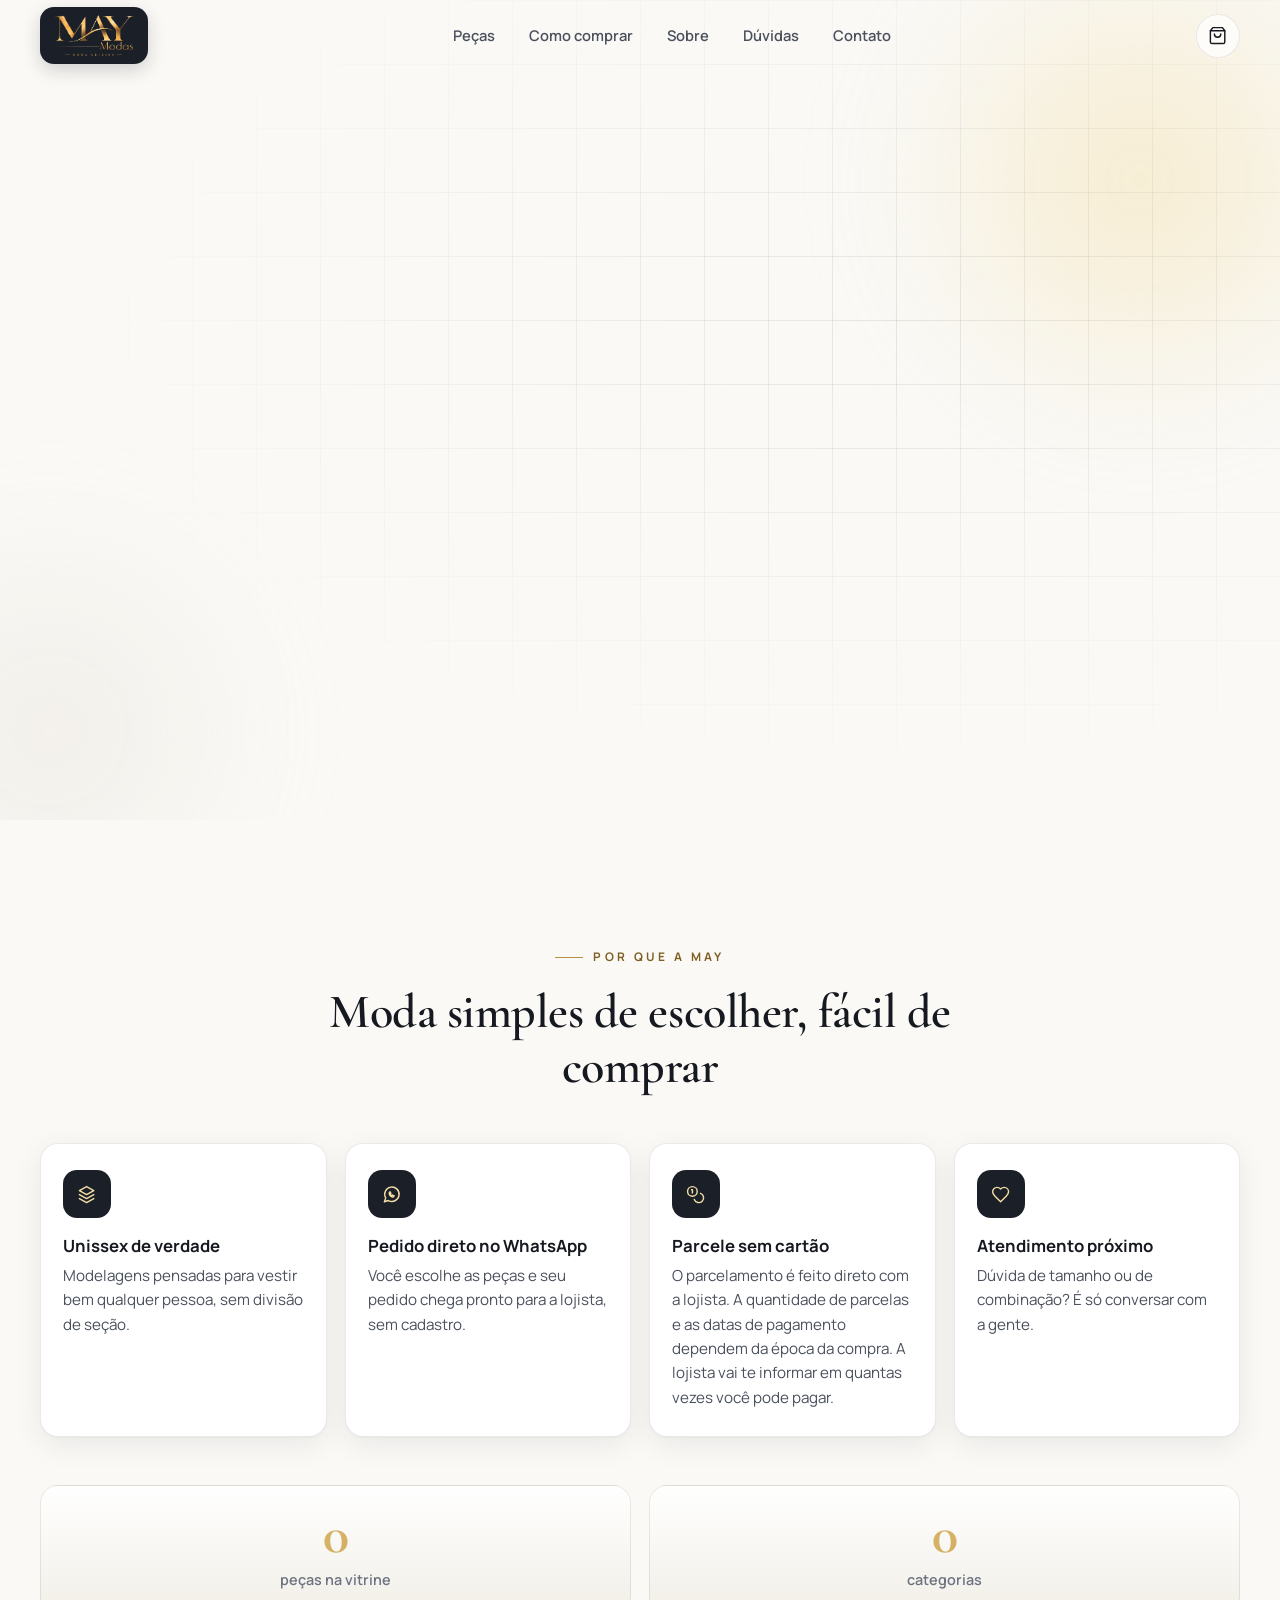
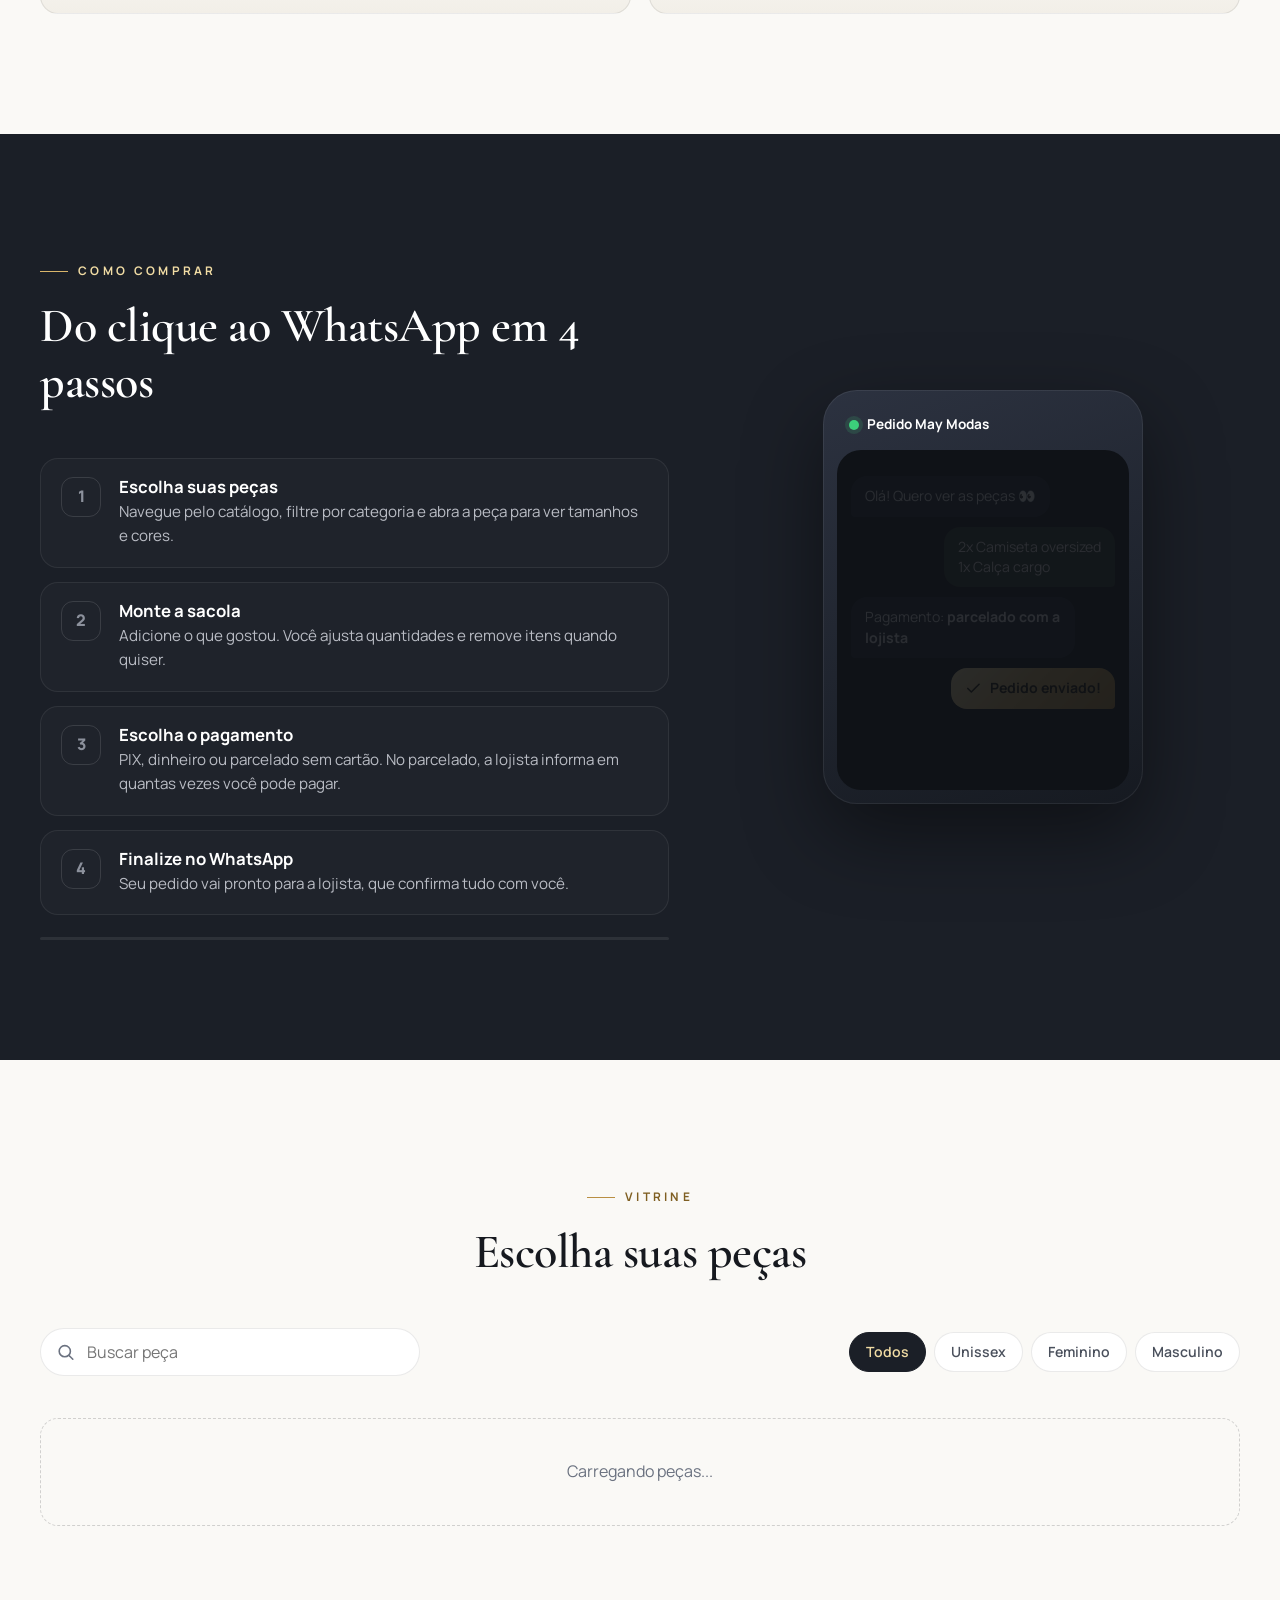
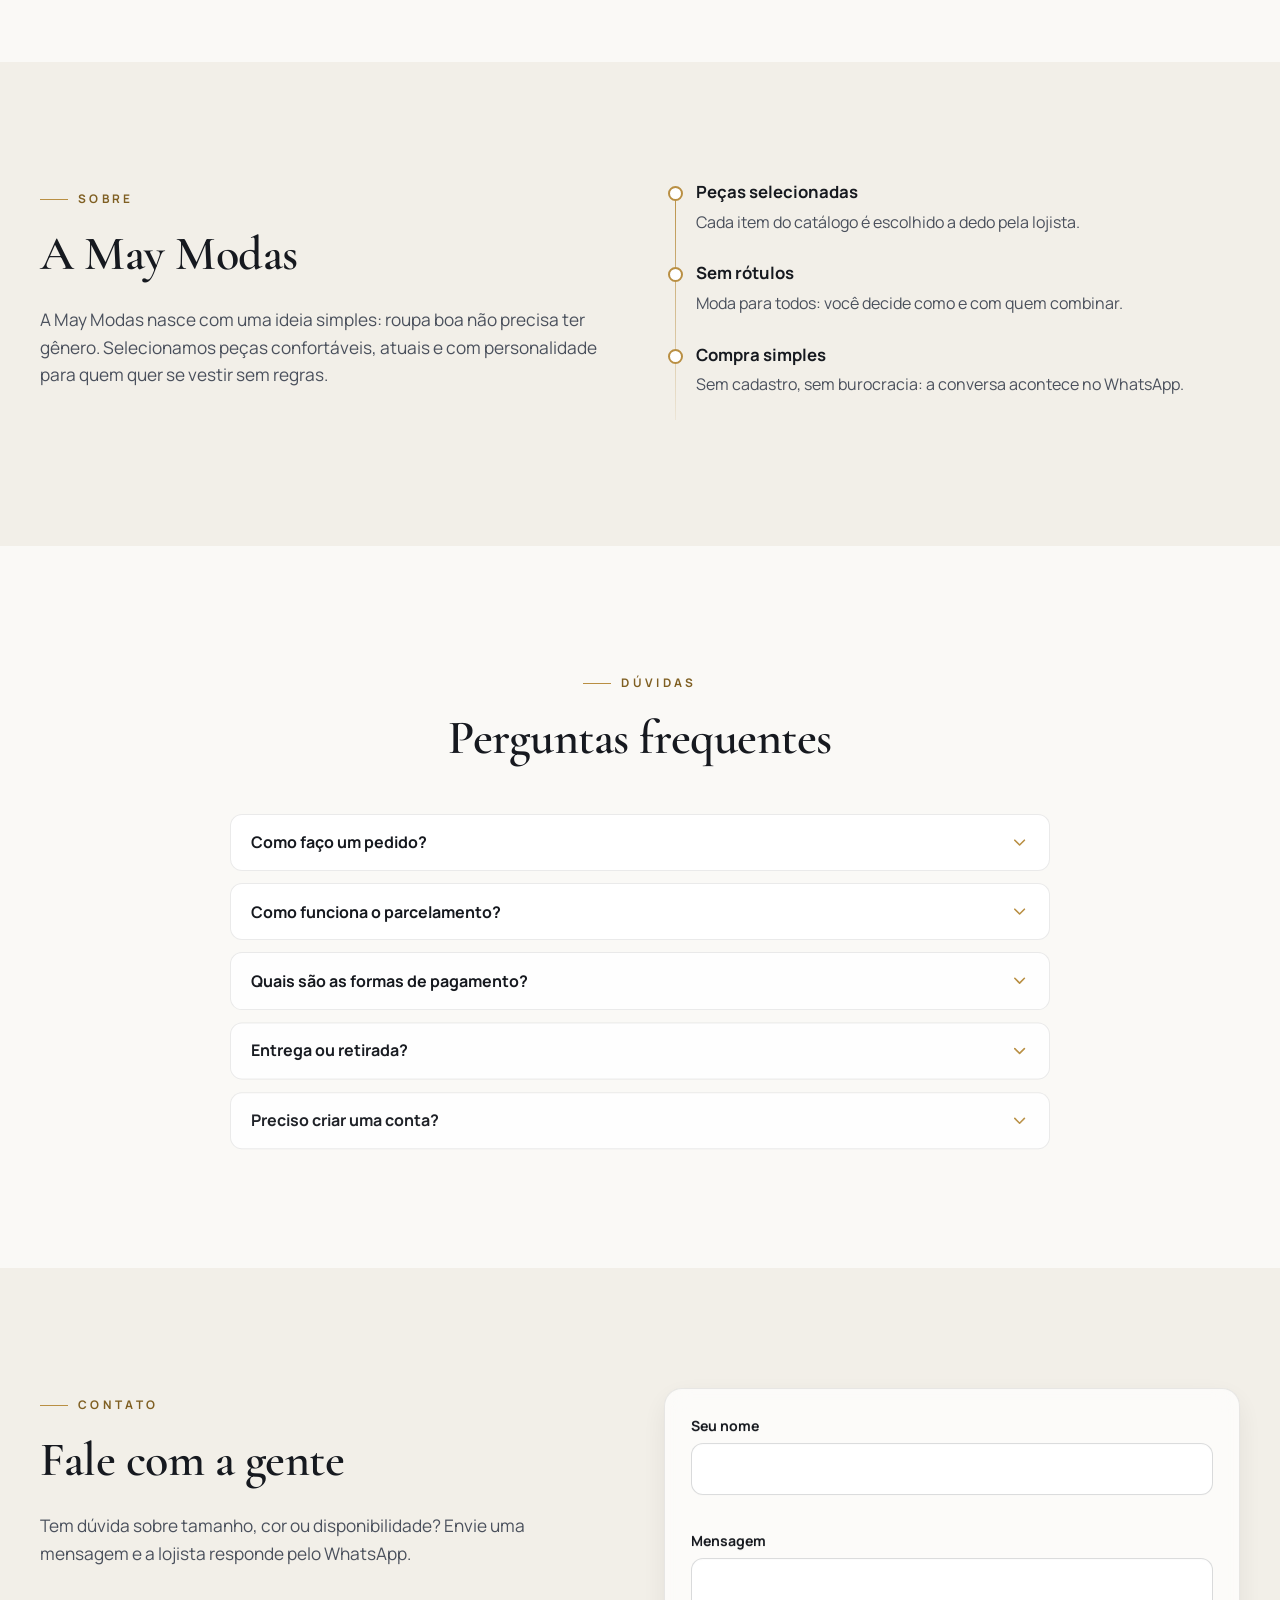
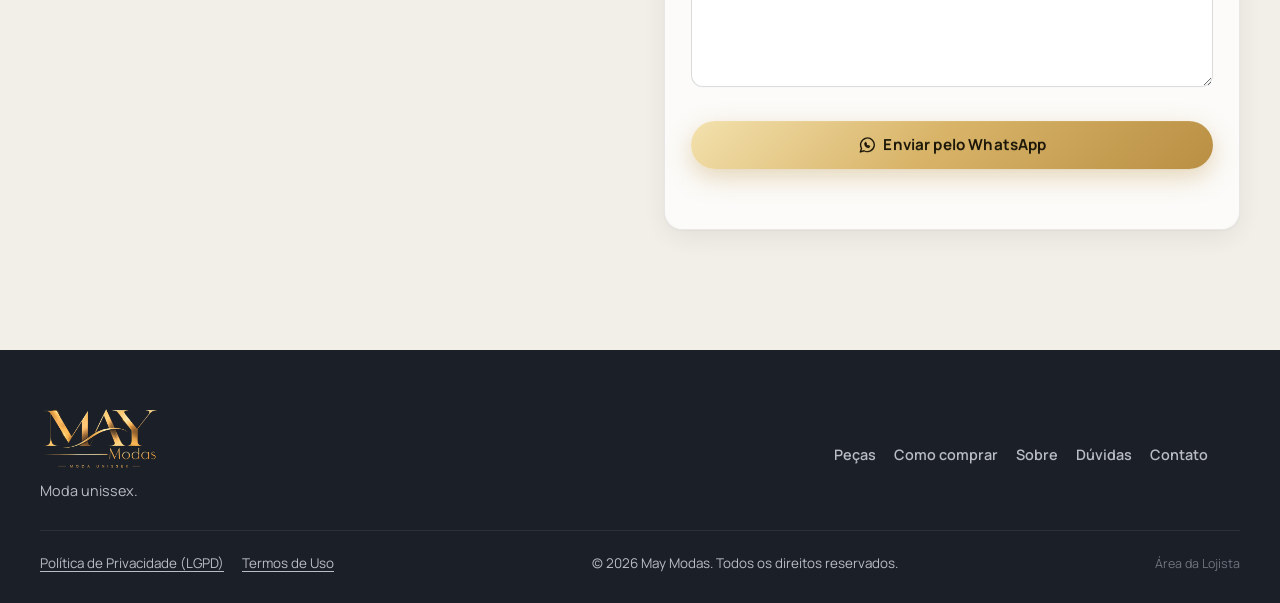
==== index.html @ dc3ea1c4 "Marca de versão para conferir publicação automática Co-Authored-By: Claude Opus 5.5 <noreply@anthrop" ====
<!doctype html>
<html lang="pt-BR">
<head>
<meta charset="utf-8">
<meta name="viewport" content="width=device-width, initial-scale=1">
<meta name="theme-color" content="#1b1f27">
<meta name="mm-version" content="2026-10-28-auto">
<title>May Modas | Moda unissex</title>
<meta name="description" content="Peças unissex para todos os momentos. Escolha suas peças e finalize o pedido direto no WhatsApp da May Modas.">
<meta property="og:type" content="website">
<meta property="og:title" content="May Modas | Moda unissex">
<meta property="og:description" content="Peças unissex para todos os momentos. Pedido direto no WhatsApp, com parcelamento sem cartão combinado com a lojista.">
<meta property="og:image" content="assets/logo.webp">
<meta property="og:locale" content="pt_BR">
<link rel="icon" type="image/png" href="assets/favicon.png">
<link rel="preconnect" href="https://fonts.googleapis.com">
<link rel="preconnect" href="https://fonts.gstatic.com" crossorigin>
<link href="https://fonts.googleapis.com/css2?family=Cormorant+Garamond:wght@500;600;700&family=Manrope:wght@400;500;600;700;800&display=swap" rel="stylesheet">
<link rel="stylesheet" href="css/style.css">
</head>
<body>
<svg width="0" height="0" class="sprite" aria-hidden="true" focusable="false">
<symbol id="i-bag" viewBox="0 0 24 24" fill="none" stroke="currentColor" stroke-width="1.8" stroke-linecap="round" stroke-linejoin="round"><path d="M6 2 3 6v14a2 2 0 0 0 2 2h14a2 2 0 0 0 2-2V6l-3-4z"/><path d="M3 6h18"/><path d="M16 10a4 4 0 0 1-8 0"/></symbol>
<symbol id="i-whatsapp" viewBox="0 0 24 24" fill="none" stroke="currentColor" stroke-width="1.8" stroke-linecap="round" stroke-linejoin="round"><path d="M3 21l1.65-4.9A9 9 0 1 1 8 19.4z"/><path d="M9 10c0 3 2.5 5 5 5l1.2-1.4-2-1-.8.7c-.9-.4-1.6-1.1-2-2l.7-.8-1-2z"/></symbol>
<symbol id="i-layers" viewBox="0 0 24 24" fill="none" stroke="currentColor" stroke-width="1.8" stroke-linecap="round" stroke-linejoin="round"><path d="m12 2 9 5-9 5-9-5z"/><path d="m3 12 9 5 9-5"/><path d="m3 17 9 5 9-5"/></symbol>
<symbol id="i-coins" viewBox="0 0 24 24" fill="none" stroke="currentColor" stroke-width="1.8" stroke-linecap="round" stroke-linejoin="round"><circle cx="8" cy="8" r="6"/><path d="M18.1 10.4a6 6 0 1 1-7.7 7.7"/><path d="M7 6h1v4"/></symbol>
<symbol id="i-heart" viewBox="0 0 24 24" fill="none" stroke="currentColor" stroke-width="1.8" stroke-linecap="round" stroke-linejoin="round"><path d="M19 14c1.5-1.5 3-3.2 3-5.5A5.5 5.5 0 0 0 16.5 3c-1.8 0-3 .5-4.5 2-1.5-1.5-2.7-2-4.5-2A5.5 5.5 0 0 0 2 8.5c0 2.3 1.5 4 3 5.5l7 7z"/></symbol>
<symbol id="i-x" viewBox="0 0 24 24" fill="none" stroke="currentColor" stroke-width="2" stroke-linecap="round" stroke-linejoin="round"><path d="M18 6 6 18M6 6l12 12"/></symbol>
<symbol id="i-menu" viewBox="0 0 24 24" fill="none" stroke="currentColor" stroke-width="2" stroke-linecap="round" stroke-linejoin="round"><path d="M4 6h16M4 12h16M4 18h16"/></symbol>
<symbol id="i-plus" viewBox="0 0 24 24" fill="none" stroke="currentColor" stroke-width="2" stroke-linecap="round" stroke-linejoin="round"><path d="M12 5v14M5 12h14"/></symbol>
<symbol id="i-minus" viewBox="0 0 24 24" fill="none" stroke="currentColor" stroke-width="2" stroke-linecap="round" stroke-linejoin="round"><path d="M5 12h14"/></symbol>
<symbol id="i-pin" viewBox="0 0 24 24" fill="none" stroke="currentColor" stroke-width="1.8" stroke-linecap="round" stroke-linejoin="round"><path d="M20 10c0 6-8 12-8 12S4 16 4 10a8 8 0 0 1 16 0z"/><circle cx="12" cy="10" r="3"/></symbol>
<symbol id="i-clock" viewBox="0 0 24 24" fill="none" stroke="currentColor" stroke-width="1.8" stroke-linecap="round" stroke-linejoin="round"><circle cx="12" cy="12" r="10"/><path d="M12 6v6l4 2"/></symbol>
<symbol id="i-instagram" viewBox="0 0 24 24" fill="none" stroke="currentColor" stroke-width="1.8" stroke-linecap="round" stroke-linejoin="round"><rect x="2" y="2" width="20" height="20" rx="5"/><circle cx="12" cy="12" r="4"/><path d="M17.5 6.5h.01"/></symbol>
<symbol id="i-check" viewBox="0 0 24 24" fill="none" stroke="currentColor" stroke-width="2.2" stroke-linecap="round" stroke-linejoin="round"><path d="M20 6 9 17l-5-5"/></symbol>
<symbol id="i-chevron" viewBox="0 0 24 24" fill="none" stroke="currentColor" stroke-width="2" stroke-linecap="round" stroke-linejoin="round"><path d="m6 9 6 6 6-6"/></symbol>
<symbol id="i-arrow" viewBox="0 0 24 24" fill="none" stroke="currentColor" stroke-width="2" stroke-linecap="round" stroke-linejoin="round"><path d="M5 12h14M13 6l6 6-6 6"/></symbol>
<symbol id="i-search" viewBox="0 0 24 24" fill="none" stroke="currentColor" stroke-width="2" stroke-linecap="round" stroke-linejoin="round"><circle cx="11" cy="11" r="7"/><path d="m21 21-4.3-4.3"/></symbol>
<symbol id="i-edit" viewBox="0 0 24 24" fill="none" stroke="currentColor" stroke-width="1.8" stroke-linecap="round" stroke-linejoin="round"><path d="M12 20h9"/><path d="M16.5 3.5a2.1 2.1 0 0 1 3 3L7 19l-4 1 1-4z"/></symbol>
<symbol id="i-trash" viewBox="0 0 24 24" fill="none" stroke="currentColor" stroke-width="1.8" stroke-linecap="round" stroke-linejoin="round"><path d="M3 6h18M8 6V4h8v2M19 6l-1 14H6L5 6"/></symbol>
<symbol id="i-image" viewBox="0 0 24 24" fill="none" stroke="currentColor" stroke-width="1.8" stroke-linecap="round" stroke-linejoin="round"><rect x="3" y="3" width="18" height="18" rx="2"/><circle cx="9" cy="9" r="2"/><path d="m21 15-5-5L5 21"/></symbol>
<symbol id="i-store" viewBox="0 0 24 24" fill="none" stroke="currentColor" stroke-width="1.8" stroke-linecap="round" stroke-linejoin="round"><path d="M3 9 4.5 3h15L21 9"/><path d="M3 9a3 3 0 0 0 6 0 3 3 0 0 0 6 0 3 3 0 0 0 6 0"/><path d="M5 12v9h14v-9"/></symbol>
</svg>
<div class="announce" id="announce" hidden></div>
<header class="header" id="header">
  <div class="wrap header-in">
    <a class="brand" href="#inicio" aria-label="Início" id="brand"></a>
    <nav class="nav" id="nav" aria-label="Principal">
      <a href="#catalogo">Peças</a><a href="#como-funciona">Como comprar</a><a href="#sobre">Sobre</a><a href="#faq">Dúvidas</a><a href="#contato">Contato</a>
    </nav>
    <div class="header-actions">
      <button class="icon-btn" id="bagBtn" type="button" aria-label="Abrir sacola"><svg class="ico"><use href="#i-bag"/></svg><span class="bag-count" id="bagCount" hidden>0</span></button>
      <button class="icon-btn menu-btn" id="menuBtn" type="button" aria-label="Abrir menu" aria-expanded="false" aria-controls="nav"><svg class="ico"><use href="#i-menu"/></svg></button>
    </div>
  </div>
</header>
<main id="inicio">
  <section class="hero" aria-labelledby="heroTitle">
    <div class="hero-bg" aria-hidden="true"><span class="orb orb-1"></span><span class="orb orb-2"></span><span class="grid-lines"></span></div>
    <div class="wrap hero-in">
      <div class="hero-copy">
        <p class="eyebrow" data-hero id="heroEyebrow">Moda unissex</p>
        <h1 id="heroTitle" class="hero-title"></h1>
        <p class="hero-sub" id="heroSub" data-hero></p>
        <div class="hero-cta" data-hero>
          <a class="btn btn-gold" href="#catalogo">Ver as peças <svg class="ico"><use href="#i-arrow"/></svg></a>
          <a class="btn btn-ghost" href="#como-funciona">Como comprar</a>
        </div>
        <ul class="hero-badges" data-hero>
          <li><svg class="ico"><use href="#i-whatsapp"/></svg> Pedido pelo WhatsApp</li>
          <li id="badgeInstLi"><svg class="ico"><use href="#i-coins"/></svg> <span id="badgeInst">Parcelamento sem cartão</span></li>
          <li><svg class="ico"><use href="#i-layers"/></svg> 100% unissex</li>
        </ul>
      </div>
      <div class="hero-visual" aria-hidden="true">
        <div class="logo-stage" id="logoStage">
          <svg class="ring" viewBox="0 0 400 400" fill="none"><circle class="ring-path" cx="200" cy="200" r="190" stroke="url(#gold)" stroke-width="1.2"/><circle class="ring-path" cx="200" cy="200" r="150" stroke="url(#gold)" stroke-width=".8" stroke-dasharray="3 9"/><defs><linearGradient id="gold" x1="0" y1="0" x2="1" y2="1"><stop offset="0" stop-color="#f1dca4"/><stop offset="1" stop-color="#b98f43"/></linearGradient></defs></svg>
          <div id="heroLogo"></div>
        </div>
      </div>
    </div>
  </section>
  <section class="section" id="diferenciais" aria-labelledby="difTitle">
    <div class="wrap">
      <header class="section-head reveal"><p class="kicker">Por que a May</p><h2 id="difTitle">Moda simples de escolher, fácil de comprar</h2></header>
      <div class="cards">
        <article class="card tilt reveal"><span class="card-ico"><svg class="ico"><use href="#i-layers"/></svg></span><h3>Unissex de verdade</h3><p>Modelagens pensadas para vestir bem qualquer pessoa, sem divisão de seção.</p></article>
        <article class="card tilt reveal"><span class="card-ico"><svg class="ico"><use href="#i-whatsapp"/></svg></span><h3>Pedido direto no WhatsApp</h3><p>Você escolhe as peças e seu pedido chega pronto para a lojista, sem cadastro.</p></article>
        <article class="card tilt reveal" id="cardInst"><span class="card-ico"><svg class="ico"><use href="#i-coins"/></svg></span><h3 id="cardInstTitle">Parcele sem cartão</h3><p id="cardInstText">O parcelamento é feito direto com a lojista. Ela informa em quantas vezes você pode pagar.</p></article>
        <article class="card tilt reveal"><span class="card-ico"><svg class="ico"><use href="#i-heart"/></svg></span><h3>Atendimento próximo</h3><p>Dúvida de tamanho ou de combinação? É só conversar com a gente.</p></article>
      </div>
      <dl class="counters reveal" id="counters">
        <div><dd data-count="0" id="cntProducts">0</dd><dt>peças na vitrine</dt></div>
        <div><dd data-count="0" id="cntCats">0</dd><dt>categorias</dt></div>
      </dl>
    </div>
  </section>
  <section class="section section-dark" id="como-funciona" aria-labelledby="howTitle">
    <div class="wrap how">
      <div>
        <header class="section-head left reveal"><p class="kicker">Como comprar</p><h2 id="howTitle">Do clique ao WhatsApp em 4 passos</h2></header>
        <ol class="steps">
          <li class="step" data-step="0"><span class="step-n">1</span><div><h3>Escolha suas peças</h3><p>Navegue pelo catálogo, filtre por categoria e abra a peça para ver tamanhos e cores.</p></div></li>
          <li class="step" data-step="1"><span class="step-n">2</span><div><h3>Monte a sacola</h3><p>Adicione o que gostou. Você ajusta quantidades e remove itens quando quiser.</p></div></li>
          <li class="step" data-step="2"><span class="step-n">3</span><div><h3>Escolha o pagamento</h3><p id="howPay">PIX, dinheiro ou parcelado sem cartão. No parcelado, a lojista informa em quantas vezes você pode pagar.</p></div></li>
          <li class="step" data-step="3"><span class="step-n">4</span><div><h3>Finalize no WhatsApp</h3><p>Seu pedido vai pronto para a lojista, que confirma tudo com você.</p></div></li>
        </ol>
        <div class="progress" aria-hidden="true"><span id="howBar"></span></div>
      </div>
      <div class="how-visual" aria-hidden="true">
        <div class="phone">
          <div class="phone-top"><span class="dot"></span> <span id="phoneName">Pedido</span></div>
          <div class="phone-body">
            <div class="bubble">Olá! Quero ver as peças 👀</div>
            <div class="bubble">2x Camiseta oversized<br>1x Calça cargo</div>
            <div class="bubble" id="phonePay">Pagamento: <strong>parcelado com a lojista</strong></div>
            <div class="bubble ok"><svg class="ico"><use href="#i-check"/></svg> Pedido enviado!</div>
          </div>
        </div>
      </div>
    </div>
  </section>
  <section class="section" id="catalogo" aria-labelledby="catTitle">
    <div class="wrap">
      <header class="section-head reveal"><p class="kicker">Vitrine</p><h2 id="catTitle">Escolha suas peças</h2></header>
      <div class="toolbar">
        <div class="search"><svg class="ico"><use href="#i-search"/></svg><label class="sr" for="q">Buscar peça</label><input id="q" type="search" placeholder="Buscar peça" autocomplete="off"></div>
        <div class="chips" id="genderChips" role="group" aria-label="Filtrar por público">
          <button type="button" class="chip on" data-gender="">Todos</button><button type="button" class="chip" data-gender="unissex">Unissex</button><button type="button" class="chip" data-gender="feminino">Feminino</button><button type="button" class="chip" data-gender="masculino">Masculino</button>
        </div>
      </div>
      <div class="kind-tabs" id="kindTabs" role="group" aria-label="Tipo de entrega" hidden>
        <button type="button" class="kind on" data-kind="">Todas as peças</button>
        <button type="button" class="kind" data-kind="pronta"><strong>Pronta entrega</strong><small>Leva na hora</small></button>
        <button type="button" class="kind" data-kind="encomenda"><strong>Sob encomenda</strong><small id="kindEncSub">Mais barato · pedido mínimo</small></button>
      </div>
      <p class="enc-note" id="encNote" hidden></p>
      <div class="chips cats" id="catChips" role="group" aria-label="Filtrar por categoria"></div>
      <div class="grid" id="grid" aria-live="polite"></div>
      <p class="empty" id="empty" hidden></p>
    </div>
  </section>
  <section class="section section-soft" id="sobre" aria-labelledby="aboutTitle">
    <div class="wrap about">
      <div class="reveal"><p class="kicker">Sobre</p><h2 id="aboutTitle"></h2><p class="lead pre" id="aboutText"></p></div>
      <ol class="timeline">
        <li class="tl reveal"><span class="tl-dot"></span><h3>Peças selecionadas</h3><p>Cada item do catálogo é escolhido a dedo pela lojista.</p></li>
        <li class="tl reveal"><span class="tl-dot"></span><h3>Sem rótulos</h3><p>Moda para todos: você decide como e com quem combinar.</p></li>
        <li class="tl reveal"><span class="tl-dot"></span><h3>Compra simples</h3><p>Sem cadastro, sem burocracia: a conversa acontece no WhatsApp.</p></li>
      </ol>
    </div>
  </section>
  <section class="section" id="faq" aria-labelledby="faqTitle">
    <div class="wrap narrow">
      <header class="section-head reveal"><p class="kicker">Dúvidas</p><h2 id="faqTitle">Perguntas frequentes</h2></header>
      <div class="faq">
        <div class="faq-item reveal"><h3><button type="button" class="faq-q" aria-expanded="false" aria-controls="fa1" id="fq1">Como faço um pedido? <svg class="ico"><use href="#i-chevron"/></svg></button></h3><div class="faq-a" id="fa1" role="region" aria-labelledby="fq1" hidden><p>Adicione as peças na sacola, toque em “Finalizar pedido”, preencha seus dados e escolha a forma de pagamento. O pedido abre pronto no WhatsApp da lojista.</p></div></div>
        <div class="faq-item reveal" id="faqEncItem" hidden><h3><button type="button" class="faq-q" aria-expanded="false" aria-controls="fa6" id="fq6">O que é “sob encomenda”? <svg class="ico"><use href="#i-chevron"/></svg></button></h3><div class="faq-a" id="fa6" role="region" aria-labelledby="fq6" hidden><p id="faqEnc"></p></div></div>
        <div class="faq-item reveal" id="faqInstItem"><h3><button type="button" class="faq-q" aria-expanded="false" aria-controls="fa2" id="fq2">Como funciona o parcelamento? <svg class="ico"><use href="#i-chevron"/></svg></button></h3><div class="faq-a" id="fa2" role="region" aria-labelledby="fq2" hidden><p id="faqInst">O parcelamento é feito sem cartão, direto com a lojista. A quantidade de parcelas e as datas de pagamento dependem da época da compra, por isso quem informa em quantas vezes você pode pagar é a lojista, pelo WhatsApp, depois que você envia o pedido.</p></div></div>
        <div class="faq-item reveal"><h3><button type="button" class="faq-q" aria-expanded="false" aria-controls="fa3" id="fq3">Quais são as formas de pagamento? <svg class="ico"><use href="#i-chevron"/></svg></button></h3><div class="faq-a" id="fa3" role="region" aria-labelledby="fq3" hidden><p id="faqPay">PIX, dinheiro ou parcelado sem cartão. Você escolhe na hora de finalizar e a lojista confirma os detalhes com você.</p></div></div>
        <div class="faq-item reveal"><h3><button type="button" class="faq-q" aria-expanded="false" aria-controls="fa4" id="fq4">Entrega ou retirada? <svg class="ico"><use href="#i-chevron"/></svg></button></h3><div class="faq-a" id="fa4" role="region" aria-labelledby="fq4" hidden><p>No pedido você escolhe entre retirada e entrega. Valores e prazos de entrega são combinados com a lojista no WhatsApp.</p></div></div>
        <div class="faq-item reveal"><h3><button type="button" class="faq-q" aria-expanded="false" aria-controls="fa5" id="fq5">Preciso criar uma conta? <svg class="ico"><use href="#i-chevron"/></svg></button></h3><div class="faq-a" id="fa5" role="region" aria-labelledby="fq5" hidden><p>Não. Basta informar nome e WhatsApp ao finalizar o pedido.</p></div></div>
      </div>
    </div>
  </section>
  <section class="section section-soft" id="contato" aria-labelledby="ctTitle">
    <div class="wrap contact">
      <div class="reveal"><p class="kicker">Contato</p><h2 id="ctTitle">Fale com a gente</h2><p class="lead">Tem dúvida sobre tamanho, cor ou disponibilidade? Envie uma mensagem e a lojista responde pelo WhatsApp.</p><ul class="info" id="info"></ul></div>
      <form class="form reveal" id="contactForm" novalidate>
        <div class="field"><label for="cName">Seu nome</label><input id="cName" name="name" type="text" autocomplete="name" maxlength="80"><small class="err" role="alert"></small></div>
        <div class="field"><label for="cMsg">Mensagem</label><textarea id="cMsg" name="message" rows="4" maxlength="600"></textarea><small class="err" role="alert"></small></div>
        <button class="btn btn-gold" type="submit"><svg class="ico"><use href="#i-whatsapp"/></svg> Enviar pelo WhatsApp</button>
        <p class="form-status" id="cStatus" role="status"></p>
      </form>
    </div>
  </section>
</main>
<footer class="footer">
  <div class="wrap foot-in">
    <div class="foot-brand"><div id="footLogo"></div><p id="footTag">Moda unissex.</p></div>
    <nav class="foot-nav" aria-label="Rodapé"><a href="#catalogo">Peças</a><a href="#como-funciona">Como comprar</a><a href="#sobre">Sobre</a><a href="#faq">Dúvidas</a><a href="#contato">Contato</a></nav>
    <div class="foot-social" id="footSocial"></div>
  </div>
  <div class="wrap foot-legal">
    <div class="legal-links"><button type="button" class="linklike" data-legal="privacidade">Política de Privacidade (LGPD)</button><button type="button" class="linklike" data-legal="termos">Termos de Uso</button></div>
    <p>© <span id="year"></span> <span id="footName">May Modas</span>. Todos os direitos reservados.</p>
    <a class="lojista-link" href="lojista.html" rel="nofollow">Área da Lojista</a>
  </div>
</footer>
<button class="fab" id="fab" type="button" hidden><svg class="ico"><use href="#i-bag"/></svg><span id="fabText">Ver sacola</span></button>
<dialog class="modal" id="productModal" aria-labelledby="pmName"><div class="modal-in" id="pmBody"></div></dialog>
<dialog class="modal modal-sm" id="legalModal" aria-labelledby="legalTitle"><div class="modal-in"><button class="icon-btn modal-x" type="button" data-close aria-label="Fechar"><svg class="ico"><use href="#i-x"/></svg></button><h2 id="legalTitle"></h2><div class="legal-body" id="legalBody"></div></div></dialog>
<div class="scrim" id="scrim" hidden></div>
<aside class="drawer" id="drawer" aria-labelledby="drawerTitle" aria-hidden="true" tabindex="-1">
  <div class="drawer-head"><h2 id="drawerTitle">Sua sacola</h2><button class="icon-btn" type="button" id="drawerClose" aria-label="Fechar sacola"><svg class="ico"><use href="#i-x"/></svg></button></div>
  <div class="drawer-body" id="drawerBody"></div>
</aside>
<div class="toast" id="toast" role="status" aria-live="polite"></div>
<script src="js/vendor/anime-3.2.2.min.js"></script>
<script src="js/vendor/supabase-2.117.2.js"></script>
<script src="js/config.js"></script>
<script src="js/loja.js"></script>
</body>
</html>
---- css/style.css ----
:root{--bg:#faf9f6;--bg-soft:#f2efe8;--surface:#fff;--glass:rgba(255,255,255,.72);--ink:#16191f;--ink-2:#4a505c;--ink-3:#6b7280;--line:rgba(22,25,31,.09);--graphite:#1b1f27;--gold-1:#f1dca4;--gold-2:#d9b56a;--gold-3:#b98f43;--gold-ink:#7f5f22;--gold-grad:linear-gradient(135deg,#f3e1ad 0%,#d9b56a 45%,#b98f43 100%);--ok:#1f8a5b;--danger:#b4372f;--radius:18px;--radius-sm:12px;--shadow:0 1px 2px rgba(16,20,28,.04),0 8px 30px rgba(16,20,28,.07);--shadow-lg:0 24px 60px rgba(16,20,28,.16);--font-display:'Cormorant Garamond',Georgia,serif;--font:'Manrope',system-ui,-apple-system,'Segoe UI',sans-serif;--header-h:72px;color-scheme:light}
*,*::before,*::after{box-sizing:border-box}
[hidden]{display:none!important}
html{scroll-behavior:smooth;scroll-padding-top:calc(var(--header-h) + 12px);-webkit-text-size-adjust:100%}
body{margin:0;font-family:var(--font);font-size:16px;line-height:1.6;color:var(--ink);background:var(--bg);-webkit-font-smoothing:antialiased;overflow-x:hidden}
img{max-width:100%;height:auto;display:block}
a{color:inherit}
button,input,select,textarea{font:inherit;color:inherit}
h1,h2,h3{line-height:1.15;margin:0 0 .5em}
h2{font-family:var(--font-display);font-weight:600;font-size:clamp(2rem,4.2vw,3rem);letter-spacing:-.01em}
h3{font-size:1.05rem;font-weight:700}
p{margin:0 0 1em}
.sprite{position:absolute}
.ico{width:1.2em;height:1.2em;flex:none}
.sr{position:absolute;width:1px;height:1px;overflow:hidden;clip:rect(0 0 0 0);white-space:nowrap}
:focus-visible{outline:2px solid var(--gold-3);outline-offset:3px;border-radius:6px}
.wrap{width:min(1200px,100% - 32px);margin-inline:auto}
.narrow{width:min(820px,100% - 32px)}
.btn{display:inline-flex;align-items:center;justify-content:center;gap:.5em;min-height:48px;padding:0 22px;border-radius:999px;border:0;font-weight:700;font-size:.95rem;letter-spacing:.01em;text-decoration:none;cursor:pointer;transition:transform .25s ease,box-shadow .25s ease,background-color .25s ease}
.btn:active{transform:scale(.97)}
.btn-gold{background:var(--gold-grad);color:#1b1608;box-shadow:0 8px 24px rgba(185,143,67,.35)}
.btn-gold:hover{box-shadow:0 12px 32px rgba(185,143,67,.45);transform:translateY(-2px)}
.btn-ghost{background:var(--glass);border:1px solid var(--line);color:var(--ink);backdrop-filter:blur(10px)}
.btn-ghost:hover{transform:translateY(-2px);background:#fff}
.btn-dark{background:var(--graphite);color:#fff}
.btn-dark:hover{transform:translateY(-2px)}
.btn-block{width:100%}
.btn-sm{min-height:40px;padding:0 16px;font-size:.88rem}
.btn[disabled]{opacity:.55;cursor:not-allowed;transform:none}
.icon-btn{display:inline-grid;place-items:center;width:44px;height:44px;border-radius:50%;border:1px solid var(--line);background:var(--glass);cursor:pointer;position:relative;transition:transform .2s ease,background-color .2s ease}
.icon-btn:hover{background:#fff}
.icon-btn:active{transform:scale(.92)}
.linklike{background:none;border:0;padding:0;cursor:pointer;text-decoration:underline;text-underline-offset:3px}
.announce{background:var(--graphite);color:var(--gold-1);text-align:center;font-size:.85rem;padding:8px 16px;letter-spacing:.02em}
.header{position:sticky;top:0;z-index:40;height:var(--header-h);transition:background-color .3s,box-shadow .3s,border-color .3s;border-bottom:1px solid transparent}
.header.scrolled{background:rgba(250,249,246,.85);backdrop-filter:saturate(1.4) blur(14px);-webkit-backdrop-filter:saturate(1.4) blur(14px);border-color:var(--line)}
.header-in{height:100%;display:flex;align-items:center;justify-content:space-between;gap:16px}
.brand{display:inline-flex;padding:6px 12px;border-radius:14px;background:var(--graphite);box-shadow:0 6px 18px rgba(16,20,28,.18);min-width:60px;min-height:40px}
.brand img{width:84px;height:auto}
.brand .txt-logo{font-family:var(--font-display);font-weight:700;color:var(--gold-2);font-size:1.3rem;line-height:1.4}
.nav{display:flex;gap:6px}
.nav a{text-decoration:none;font-weight:600;font-size:.92rem;padding:8px 14px;border-radius:999px;color:var(--ink-2);transition:background-color .2s,color .2s}
.nav a:hover{background:rgba(22,25,31,.05);color:var(--ink)}
.header-actions{display:flex;gap:8px}
.bag-count{position:absolute;top:-4px;right:-4px;min-width:20px;height:20px;padding:0 5px;border-radius:999px;background:var(--graphite);color:var(--gold-1);font-size:.72rem;font-weight:800;display:grid;place-items:center}
.menu-btn{display:none}
.hero{position:relative;min-height:min(820px,calc(100svh - var(--header-h)));display:grid;align-items:center;overflow:hidden;margin-top:calc(var(--header-h)*-1);padding-top:var(--header-h)}
.hero-bg{position:absolute;inset:0;pointer-events:none}
.orb{position:absolute;border-radius:50%;filter:blur(60px);opacity:.55}
.orb-1{width:520px;height:520px;right:-120px;top:-80px;background:radial-gradient(circle,#f3dfa8 0%,rgba(243,223,168,0) 70%)}
.orb-2{width:420px;height:420px;left:-160px;bottom:-120px;background:radial-gradient(circle,#e7e3da 0%,rgba(231,227,218,0) 70%)}
.grid-lines{position:absolute;inset:0;background-image:linear-gradient(var(--line) 1px,transparent 1px),linear-gradient(90deg,var(--line) 1px,transparent 1px);background-size:64px 64px;mask-image:radial-gradient(ellipse at 70% 40%,#000 0%,transparent 65%);-webkit-mask-image:radial-gradient(ellipse at 70% 40%,#000 0%,transparent 65%)}
.hero-in{position:relative;display:grid;grid-template-columns:1.05fr .95fr;gap:40px;align-items:center;padding-block:56px 80px}
.eyebrow,.kicker{display:inline-flex;align-items:center;gap:10px;text-transform:uppercase;letter-spacing:.28em;font-size:.74rem;font-weight:700;color:var(--gold-ink);margin-bottom:18px}
.eyebrow::before,.kicker::before{content:'';width:28px;height:1px;background:var(--gold-3)}
.hero-title{font-family:var(--font-display);font-weight:600;font-size:clamp(2.8rem,6.6vw,5.4rem);letter-spacing:-.02em;line-height:1.02;margin-bottom:22px}
.hero-title .w{display:inline-block;white-space:nowrap}
.hero-title .gold{background:var(--gold-grad);-webkit-background-clip:text;background-clip:text;color:transparent}
.hero-sub{font-size:clamp(1rem,1.6vw,1.15rem);color:var(--ink-2);max-width:520px}
.hero-cta{display:flex;flex-wrap:wrap;gap:12px;margin:28px 0 30px}
.hero-badges{list-style:none;margin:0;padding:0;display:flex;flex-wrap:wrap;gap:10px}
.hero-badges li{display:inline-flex;align-items:center;gap:8px;font-size:.85rem;font-weight:600;color:var(--ink-2);padding:8px 14px;border-radius:999px;background:var(--glass);border:1px solid var(--line);backdrop-filter:blur(8px)}
.hero-badges .ico{color:var(--gold-3)}
.hero-visual{display:grid;place-items:center}
.logo-stage{position:relative;width:min(440px,100%);aspect-ratio:1;display:grid;place-items:center;border-radius:50%;background:radial-gradient(circle at 50% 45%,#2a303c 0%,#1b1f27 62%);box-shadow:var(--shadow-lg),inset 0 0 0 1px rgba(241,220,164,.12)}
.ring{position:absolute;inset:-6%;width:112%;height:112%;z-index:0;pointer-events:none}
#heroLogo{position:relative;z-index:1;width:64%;display:grid;place-items:center}
.hero-logo{width:100%;margin:0 auto;filter:drop-shadow(0 6px 24px rgba(217,181,106,.25))}
.hero-logo-txt{font-family:var(--font-display);color:var(--gold-2);font-size:4rem;font-weight:700}
.section{padding-block:clamp(72px,10vw,120px);position:relative}
.section-soft{background:var(--bg-soft)}
.section-dark{background:var(--graphite);color:#e9e6df}
.section-dark h2,.section-dark h3{color:#fff}
.section-dark .kicker{color:var(--gold-1)}
.section-dark .kicker::before{background:var(--gold-2)}
.section-head{text-align:center;max-width:720px;margin:0 auto 48px}
.section-head.left{text-align:left;margin-inline:0}
.lead{font-size:1.08rem;color:var(--ink-2)}
.cards{display:grid;grid-template-columns:repeat(4,1fr);gap:18px;perspective:1000px}
.card{background:var(--surface);border:1px solid var(--line);border-radius:var(--radius);padding:26px 22px;box-shadow:var(--shadow);transform-style:preserve-3d;transition:transform .35s ease,box-shadow .35s ease}
.card:hover{box-shadow:var(--shadow-lg)}
.card p{color:var(--ink-2);font-size:.95rem;margin:0}
.card-ico{display:inline-grid;place-items:center;width:48px;height:48px;border-radius:14px;background:var(--graphite);color:var(--gold-1);margin-bottom:18px}
.counters{display:grid;grid-template-columns:repeat(2,1fr);gap:18px;margin:48px 0 0;text-align:center}
.counters>div{padding:22px;border-radius:var(--radius);background:linear-gradient(180deg,#fff,var(--bg-soft));border:1px solid var(--line)}
.counters dd{margin:0;font-family:var(--font-display);font-size:clamp(2.4rem,5vw,3.4rem);font-weight:700;line-height:1;background:var(--gold-grad);-webkit-background-clip:text;background-clip:text;color:transparent}
.counters dt{color:var(--ink-3);font-weight:600;font-size:.9rem;margin-top:6px}
.how{display:grid;grid-template-columns:1.1fr .9fr;gap:56px;align-items:center}
.steps{list-style:none;margin:0;padding:0;display:grid;gap:14px}
.step{display:flex;gap:18px;padding:18px 20px;border-radius:var(--radius);border:1px solid rgba(255,255,255,.07);background:rgba(255,255,255,.02);transition:background-color .4s,border-color .4s}
.step p{margin:0;color:#b9bcc4;font-size:.95rem}
.step h3{margin-bottom:4px}
.step-n{flex:none;width:40px;height:40px;border-radius:12px;display:grid;place-items:center;font-weight:800;color:#8c919c;border:1px solid rgba(255,255,255,.12);transition:all .4s}
.step.active{background:rgba(241,220,164,.06);border-color:rgba(241,220,164,.28)}
.step.active .step-n{background:var(--gold-grad);color:#1b1608;border-color:transparent}
.progress{height:3px;border-radius:3px;background:rgba(255,255,255,.08);margin-top:22px;overflow:hidden}
.progress span{display:block;height:100%;width:100%;background:var(--gold-grad);transform-origin:left;transform:scaleX(0);transition:transform .5s ease}
.how-visual{display:grid;place-items:center}
.phone{width:min(320px,100%);border-radius:34px;padding:14px;background:linear-gradient(160deg,#2c3240,#161a21);box-shadow:0 30px 80px rgba(0,0,0,.45),inset 0 0 0 1px rgba(255,255,255,.07)}
.phone-top{display:flex;align-items:center;gap:8px;color:#fff;font-weight:700;font-size:.85rem;padding:10px 12px 14px}
.phone-top .dot{width:10px;height:10px;border-radius:50%;background:#3ccf7b;box-shadow:0 0 0 4px rgba(60,207,123,.15)}
.phone-body{border-radius:24px;background:#0f1217;min-height:340px;padding:18px 14px;display:flex;flex-direction:column;gap:10px}
.bubble{align-self:flex-start;max-width:85%;padding:10px 14px;border-radius:16px 16px 16px 4px;background:#232935;color:#e7e7ea;font-size:.88rem;line-height:1.45;opacity:.12;transform:translateY(8px);transition:opacity .5s ease,transform .5s ease}
.bubble:nth-child(even){align-self:flex-end;border-radius:16px 16px 4px 16px;background:#2e3a2f}
.bubble.ok{background:var(--gold-grad);color:#1b1608;font-weight:700;display:inline-flex;gap:8px;align-items:center}
.bubble.show{opacity:1;transform:none}
.toolbar{display:flex;gap:14px;align-items:center;justify-content:space-between;flex-wrap:wrap;margin-bottom:14px}
.search{position:relative;flex:1 1 260px;max-width:380px}
.search .ico{position:absolute;left:16px;top:50%;transform:translateY(-50%);color:var(--ink-3)}
.search input{width:100%;height:48px;padding:0 16px 0 46px;border-radius:999px;border:1px solid var(--line);background:var(--surface)}
.search input:focus{outline:none;border-color:var(--gold-3);box-shadow:0 0 0 4px rgba(217,181,106,.18)}
.chips{display:flex;gap:8px;flex-wrap:wrap}
.chips.cats{margin-bottom:28px}
.chip{height:40px;padding:0 16px;border-radius:999px;border:1px solid var(--line);background:var(--surface);font-weight:600;font-size:.88rem;color:var(--ink-2);cursor:pointer;transition:all .2s ease}
.chip:hover{border-color:var(--gold-3);color:var(--ink)}
.chip.on{background:var(--graphite);color:var(--gold-1);border-color:var(--graphite)}
.grid{display:grid;grid-template-columns:repeat(auto-fill,minmax(240px,1fr));gap:22px}
.prod{background:var(--surface);border:1px solid var(--line);border-radius:var(--radius);overflow:hidden;display:flex;flex-direction:column;box-shadow:var(--shadow);transition:transform .3s ease,box-shadow .3s ease}
.prod:hover{transform:translateY(-4px);box-shadow:var(--shadow-lg)}
.prod-media{position:relative;aspect-ratio:4/5;background:var(--bg-soft);overflow:hidden;border:0;padding:0;cursor:pointer;width:100%}
.prod-media img{width:100%;height:100%;object-fit:cover;transition:transform .6s ease}
.prod:hover .prod-media img{transform:scale(1.05)}
.ph{width:100%;height:100%;display:grid;place-items:center;background:radial-gradient(circle at 50% 40%,#2a303c,#1b1f27)}
.ph img{width:55%;height:auto;object-fit:contain;opacity:.85}
.ph span{font-family:var(--font-display);color:var(--gold-2);font-size:2rem;font-weight:700}
.tag{position:absolute;top:12px;left:12px;padding:5px 10px;border-radius:999px;font-size:.72rem;font-weight:800;letter-spacing:.04em;background:var(--graphite);color:var(--gold-1)}
.tag.sale{background:var(--gold-grad);color:#1b1608}
.prod-info{padding:16px 18px 18px;display:flex;flex-direction:column;gap:6px;flex:1}
.prod-cat{font-size:.72rem;text-transform:uppercase;letter-spacing:.14em;color:var(--ink-3);font-weight:700}
.prod-name{font-weight:700;font-size:1rem;margin:0}
.price{display:flex;align-items:baseline;gap:8px;flex-wrap:wrap;margin-top:auto}
.price strong{font-size:1.15rem}
.price s{color:var(--ink-3);font-size:.88rem}
.inst{font-size:.8rem;color:var(--gold-ink);font-weight:600}
.prod-add{margin-top:10px}
.empty{text-align:center;color:var(--ink-3);padding:40px 16px;border:1px dashed rgba(22,25,31,.18);border-radius:var(--radius)}
.about{display:grid;grid-template-columns:1fr 1fr;gap:56px;align-items:start}
.timeline{list-style:none;margin:0;padding:0 0 0 28px;position:relative}
.timeline::before{content:'';position:absolute;left:7px;top:6px;bottom:6px;width:1px;background:linear-gradient(var(--gold-3),rgba(185,143,67,.1))}
.tl{position:relative;padding:0 0 28px}
.tl-dot{position:absolute;left:-28px;top:4px;width:15px;height:15px;border-radius:50%;background:var(--surface);border:2px solid var(--gold-3)}
.tl p{color:var(--ink-2);margin:0}
.faq{display:grid;gap:12px}
.faq-item{border:1px solid var(--line);border-radius:var(--radius-sm);background:var(--surface);overflow:hidden}
.faq-item h3{margin:0}
.faq-q{width:100%;display:flex;align-items:center;justify-content:space-between;gap:16px;text-align:left;padding:18px 20px;background:none;border:0;font-weight:700;font-size:1rem;cursor:pointer}
.faq-q .ico{transition:transform .3s ease;color:var(--gold-3)}
.faq-q[aria-expanded="true"] .ico{transform:rotate(180deg)}
.faq-a{padding:0 20px;overflow:hidden}
.faq-a p{color:var(--ink-2);padding-bottom:18px;margin:0}
.contact{display:grid;grid-template-columns:1fr 1fr;gap:48px;align-items:start}
.info{list-style:none;padding:0;margin:22px 0 0;display:grid;gap:12px}
.info li{display:flex;gap:12px;align-items:flex-start}
.info .ico{color:var(--gold-3);margin-top:3px}
.info a{font-weight:600}
.pre{white-space:pre-line}
.form{background:var(--glass);backdrop-filter:blur(12px);border:1px solid var(--line);border-radius:var(--radius);padding:26px;box-shadow:var(--shadow);display:grid;gap:16px}
.form.flat{box-shadow:none;padding:18px}
.field{display:grid;gap:6px}
.field label,.field legend,.lbl{font-weight:700;font-size:.88rem}
.field input,.field textarea,.field select{width:100%;min-height:48px;padding:12px 14px;border-radius:var(--radius-sm);border:1px solid rgba(22,25,31,.16);background:#fff;transition:border-color .2s,box-shadow .2s}
.field textarea{resize:vertical}
.field input:focus,.field textarea:focus,.field select:focus{outline:none;border-color:var(--gold-3);box-shadow:0 0 0 4px rgba(217,181,106,.18)}
.field.invalid input,.field.invalid textarea{border-color:var(--danger)}
.field.valid input,.field.valid textarea{border-color:var(--ok)}
.field small{color:var(--ink-3);font-size:.8rem}
.err{color:var(--danger);font-size:.82rem;min-height:1em;margin:0}
.err.c{text-align:center}
.form-status{margin:0;font-size:.9rem;font-weight:600;color:var(--ok);min-height:1.2em}
.form-status.bad{color:var(--danger)}
.footer{background:var(--graphite);color:#b9bcc4;padding:56px 0 28px}
.foot-in{display:grid;grid-template-columns:1fr auto auto;gap:32px;align-items:center;padding-bottom:28px;border-bottom:1px solid rgba(255,255,255,.08)}
.foot-brand img{width:120px}
.foot-brand p{margin:8px 0 0;font-size:.9rem}
.foot-nav{display:flex;gap:18px;flex-wrap:wrap}
.foot-nav a{text-decoration:none;font-weight:600;font-size:.9rem}
.foot-nav a:hover{color:var(--gold-1)}
.foot-social{display:flex;gap:10px}
.foot-social a{width:42px;height:42px;border-radius:50%;display:grid;place-items:center;border:1px solid rgba(255,255,255,.14);color:var(--gold-1)}
.foot-social a:hover{background:rgba(241,220,164,.1)}
.foot-legal{display:flex;flex-wrap:wrap;align-items:center;justify-content:space-between;gap:14px;padding-top:22px;font-size:.84rem}
.foot-legal p{margin:0}
.legal-links{display:flex;gap:18px;flex-wrap:wrap}
.legal-links .linklike{color:#b9bcc4;font-size:.84rem}
.lojista-link{color:#6f747e;font-size:.78rem;padding:0;border:0;background:none;cursor:pointer;text-decoration:none}
.lojista-link:hover{color:#b9bcc4;text-decoration:underline}
.modal{border:0;padding:0;border-radius:24px;width:min(920px,calc(100% - 24px));max-height:calc(100dvh - 24px);background:var(--surface);color:var(--ink);box-shadow:var(--shadow-lg)}
.modal::backdrop{background:rgba(14,16,21,.55);backdrop-filter:blur(4px)}
.modal-sm{width:min(640px,calc(100% - 24px))}
.modal-in{position:relative}
.modal-sm .modal-in{padding:32px 28px}
.modal-x{position:absolute;top:14px;right:14px;z-index:2;background:rgba(255,255,255,.92)}
.pm{display:grid;grid-template-columns:1fr 1fr}
.pm-gallery{background:var(--bg-soft);position:relative}
.pm-main{aspect-ratio:4/5;width:100%;object-fit:cover}
.pm-gallery .ph{aspect-ratio:4/5}
.pm-thumbs{display:flex;gap:8px;padding:10px;overflow-x:auto}
.pm-thumbs button{flex:none;width:60px;height:72px;border-radius:10px;overflow:hidden;border:2px solid transparent;padding:0;cursor:pointer;background:none}
.pm-thumbs button.on{border-color:var(--gold-3)}
.pm-thumbs img{width:100%;height:100%;object-fit:cover}
.pm-info{padding:34px 30px 30px;display:flex;flex-direction:column;gap:14px}
.pm-info h2{font-size:clamp(1.7rem,3vw,2.3rem);margin:0}
.pm-desc{color:var(--ink-2);white-space:pre-line;margin:0}
.opt-group{border:0;margin:0;padding:0;min-width:0}
.opt-group legend{font-weight:700;font-size:.85rem;margin-bottom:8px;padding:0}
.opts{display:flex;flex-wrap:wrap;gap:8px}
.opt{position:relative}
.opt input{position:absolute;opacity:0;inset:0;width:100%;height:100%;margin:0;min-height:0;padding:0}
.opt span{display:inline-grid;place-items:center;min-width:46px;height:42px;padding:0 14px;border-radius:12px;border:1px solid rgba(22,25,31,.16);font-weight:700;font-size:.88rem;cursor:pointer;transition:all .2s;background:#fff}
.opt input:checked+span{background:var(--graphite);color:var(--gold-1);border-color:var(--graphite)}
.opt input:focus-visible+span{outline:2px solid var(--gold-3);outline-offset:2px}
.qty{display:inline-flex;align-items:center;border:1px solid rgba(22,25,31,.16);border-radius:999px;height:44px}
.qty button{width:40px;height:100%;border:0;background:none;cursor:pointer;display:grid;place-items:center}
.qty output{min-width:28px;text-align:center;font-weight:700}
.pm-msg{color:var(--danger);font-size:.85rem;min-height:1.2em;margin:0}
.legal-body{color:var(--ink-2);font-size:.95rem}
.legal-body h3{color:var(--ink);margin-top:1.2em}
.scrim{position:fixed;inset:0;background:rgba(14,16,21,.5);z-index:60;backdrop-filter:blur(3px);opacity:0}
.drawer{position:fixed;top:0;right:0;bottom:0;z-index:61;width:min(460px,100%);background:var(--bg);display:flex;flex-direction:column;transform:translateX(105%);box-shadow:var(--shadow-lg);visibility:hidden}
.drawer.open{visibility:visible}
.drawer-head{display:flex;align-items:center;justify-content:space-between;padding:18px 20px;border-bottom:1px solid var(--line)}
.drawer-head h2{font-size:1.7rem;margin:0}
.drawer-body{flex:1;overflow-y:auto;padding:18px 20px 24px;display:flex;flex-direction:column;gap:14px}
.line{display:grid;grid-template-columns:68px 1fr auto;gap:12px;align-items:center;padding:10px;border-radius:var(--radius-sm);background:var(--surface);border:1px solid var(--line)}
.line-img{width:68px;height:80px;border-radius:10px;object-fit:cover;background:var(--graphite);overflow:hidden}
.line h3{font-size:.92rem;margin:0 0 2px}
.line small{color:var(--ink-3);display:block}
.line-right{display:grid;justify-items:end;gap:6px}
.line .qty{height:34px}
.line .qty button{width:30px}
.summary{margin-top:auto;padding:16px;border-radius:var(--radius);background:var(--surface);border:1px solid var(--line);display:grid;gap:6px}
.summary .row{display:flex;justify-content:space-between}
.summary .total{font-size:1.2rem;font-weight:800}
.pay-opts{display:grid;gap:8px}
.pay{display:flex;align-items:center;gap:12px;padding:14px;border-radius:var(--radius-sm);border:1px solid rgba(22,25,31,.14);background:var(--surface);cursor:pointer;transition:border-color .2s,box-shadow .2s}
.pay:has(input:checked){border-color:var(--gold-3);box-shadow:0 0 0 3px rgba(217,181,106,.2)}
.pay input{accent-color:#b98f43;width:18px;height:18px;min-height:0;padding:0;flex:none;margin:0}
.pay strong{display:block;font-size:.95rem}
.pay small{color:var(--ink-3)}
.inst-pick{margin-top:8px}
.seg{display:flex;gap:8px}
.seg label{flex:1}
.checkout-back{align-self:flex-start;background:none;border:0;cursor:pointer;color:var(--ink-2);font-weight:600;padding:0}
.note-box{font-size:.85rem;padding:12px 14px;border-radius:var(--radius-sm);background:rgba(217,181,106,.14);color:#5c4416;margin:0}
.drawer-empty{text-align:center;padding:40px 10px;color:var(--ink-3)}
.drawer-empty .ico{width:44px;height:44px;color:var(--gold-3);margin:0 auto 12px}
.done{text-align:center;padding:30px 6px}
.done-ico{width:72px;height:72px;border-radius:50%;display:grid;place-items:center;margin:0 auto 18px;background:var(--gold-grad);color:#1b1608}
.done-ico .ico{width:34px;height:34px}
.done code{font-weight:800;background:var(--bg-soft);padding:2px 8px;border-radius:6px}
.fab{position:fixed;right:16px;bottom:16px;z-index:50;display:none;align-items:center;gap:10px;height:54px;padding:0 20px;border-radius:999px;border:0;background:var(--graphite);color:var(--gold-1);font-weight:800;box-shadow:var(--shadow-lg);cursor:pointer}
.toast{position:fixed;left:50%;bottom:24px;z-index:200;transform:translate(-50%,140%);background:var(--graphite);color:#fff;padding:12px 18px;border-radius:999px;font-weight:600;font-size:.9rem;box-shadow:var(--shadow-lg);opacity:0;pointer-events:none;max-width:calc(100% - 32px);text-align:center;transition:transform .4s ease,opacity .4s ease}
.toast.show{transform:translate(-50%,0);opacity:1}
.reveal-on .reveal{opacity:0}
/* ---------- Painel da lojista ---------- */
.adm{position:fixed;inset:0;z-index:100;background:#f5f4f0;display:flex;flex-direction:column}
.adm-top{display:flex;align-items:center;gap:12px;padding:12px 20px;background:var(--graphite);color:#e9e6df;flex-wrap:wrap}
.adm-top h2{font-family:var(--font-display);font-size:1.6rem;margin:0;color:#fff}
.adm-top .sp{flex:1}
.adm-state{font-size:.82rem;color:#b9bcc4}
.adm-top .icon-btn{background:rgba(255,255,255,.08);border-color:rgba(255,255,255,.2);color:#fff}
.adm-state.dirty{color:#f3c56b}
.adm-tabs{display:flex;gap:6px;padding:12px 20px 0;background:#f5f4f0}
.adm-tabs button{height:40px;padding:0 16px;border-radius:999px;border:1px solid var(--line);background:#fff;font-weight:700;font-size:.88rem;cursor:pointer}
.adm-tabs button.on{background:var(--graphite);color:var(--gold-1);border-color:var(--graphite)}
.adm-body{flex:1;overflow-y:auto;padding:16px 20px 60px}
.adm-inner{max-width:980px;margin:0 auto}
.adm-bar{display:flex;gap:12px;align-items:center;justify-content:space-between;flex-wrap:wrap;margin-bottom:14px}
.adm-bar input{height:44px;padding:0 14px;border-radius:999px;border:1px solid rgba(22,25,31,.16);background:#fff;min-width:0;flex:1;max-width:320px}
.prow{display:grid;grid-template-columns:56px 1fr auto auto;gap:14px;align-items:center;background:#fff;border:1px solid var(--line);border-radius:14px;padding:10px 14px;margin-bottom:10px}
.prow .thumb0{width:56px;height:66px;border-radius:10px;object-fit:cover;background:var(--graphite);overflow:hidden}
.prow h3{margin:0;font-size:.95rem}
.prow small{color:var(--ink-3)}
.prow .pr{font-weight:800;white-space:nowrap}
.prow .acts{display:flex;gap:6px}
.prow.off{opacity:.55}
.panel{background:#fff;border:1px solid var(--line);border-radius:16px;padding:22px;box-shadow:var(--shadow)}
.fgrid{display:grid;grid-template-columns:1fr 1fr;gap:14px 18px}
.fgrid .full{grid-column:1/-1}
.fgrid h3.full{margin:10px 0 0;padding-top:12px;border-top:1px solid var(--line);font-size:1rem}
.fgrid h3.full.first{border:0;padding:0;margin:0}
.checks{align-content:end;gap:8px}
.checks label{display:flex;gap:8px;align-items:center;font-weight:600}
.checks input{width:18px;height:18px;min-height:0;padding:0;accent-color:#b98f43}
.actions{display:flex;gap:12px;align-items:center;flex-wrap:wrap}
.uploader{display:flex;gap:10px;flex-wrap:wrap}
.thumb{position:relative;width:88px;height:104px;border-radius:12px;overflow:hidden;border:1px solid var(--line)}
.thumb img{width:100%;height:100%;object-fit:cover}
.thumb button{position:absolute;top:4px;right:4px;width:26px;height:26px;border-radius:50%;border:0;background:rgba(0,0,0,.65);color:#fff;display:grid;place-items:center;cursor:pointer;font-size:.8rem}
.thumb button.left{right:auto;left:4px}
.thumb .cover{position:absolute;left:4px;bottom:4px;font-size:.65rem;font-weight:800;padding:2px 6px;border-radius:6px;background:var(--gold-grad);color:#1b1608}
.drop{width:88px;height:104px;border-radius:12px;border:1.5px dashed rgba(22,25,31,.25);display:grid;place-items:center;align-content:center;gap:4px;text-align:center;font-size:.75rem;font-weight:700;color:var(--ink-3);cursor:pointer;background:#fff}
.drop:hover{border-color:var(--gold-3);color:var(--gold-ink)}
.drop .ico{width:22px;height:22px}
.logo-prev{width:150px;padding:12px;border-radius:12px;background:var(--graphite)}
.helpbox{background:var(--graphite);color:#e9e6df;border-radius:16px;padding:18px 20px;margin-bottom:16px;font-size:.92rem}
.helpbox strong{color:var(--gold-1)}
.helpbox ul{margin:8px 0 0;padding-left:18px}
@media (max-width:1024px){.cards{grid-template-columns:repeat(2,1fr)}.hero-in{grid-template-columns:1fr}.hero-visual{order:-1}.logo-stage{width:min(300px,70vw)}.how,.about,.contact{grid-template-columns:1fr;gap:40px}.how-visual{order:-1}}
@media (max-width:760px){:root{--header-h:64px}.menu-btn{display:inline-grid}.nav{position:fixed;top:var(--header-h);left:12px;right:12px;flex-direction:column;gap:2px;padding:10px;background:rgba(255,255,255,.97);backdrop-filter:blur(14px);border:1px solid var(--line);border-radius:var(--radius);box-shadow:var(--shadow-lg);visibility:hidden;opacity:0;transform:translateY(-8px);transition:all .25s ease}.nav.open{visibility:visible;opacity:1;transform:none}.nav a{padding:14px 16px;font-size:1rem}.cards,.counters{grid-template-columns:1fr}.grid{grid-template-columns:repeat(2,1fr);gap:12px}.prod-info{padding:12px}.prod-name{font-size:.9rem}.pm{grid-template-columns:1fr}.pm-info{padding:22px 18px 24px}.foot-in{grid-template-columns:1fr}.fab{display:inline-flex}.phone-body{min-height:260px}.hero-badges li{font-size:.8rem}.fgrid{grid-template-columns:1fr}.prow{grid-template-columns:56px 1fr auto}.prow .pr{grid-column:2}.prow .acts{grid-column:3;grid-row:1/span 2;flex-direction:column}.adm-top h2{font-size:1.3rem}}
@media (max-width:380px){.grid{grid-template-columns:1fr}}
@media (prefers-reduced-motion:reduce){html{scroll-behavior:auto}*,*::before,*::after{animation-duration:.01ms!important;animation-iteration-count:1!important;transition-duration:.01ms!important}.reveal-on .reveal{opacity:1}.bubble{opacity:1;transform:none}}
/* ---------- Pronta entrega x Sob encomenda ---------- */
.kind-tabs{display:grid;grid-template-columns:repeat(3,1fr);gap:10px;margin:6px 0 14px}
.kind{display:grid;gap:2px;justify-items:start;text-align:left;padding:12px 16px;border-radius:14px;border:1px solid var(--line);background:var(--surface);cursor:pointer;font-weight:700;font-size:.92rem;color:var(--ink-2);transition:all .2s ease}
.kind small{font-weight:600;font-size:.76rem;color:var(--ink-3)}
.kind:hover{border-color:var(--gold-3)}
.kind.on{background:var(--graphite);border-color:var(--graphite);color:var(--gold-1)}
.kind.on small{color:#b9bcc4}
.enc-note{font-size:.88rem;padding:12px 14px;border-radius:var(--radius-sm);background:rgba(217,181,106,.14);color:#5c4416;margin:0 0 16px}
.tag.enc{background:#fff;color:var(--ink);border:1px solid var(--line)}
.tag.enc+.tag,.tag+.tag.enc{top:44px}
.kind-line{font-size:.76rem;font-weight:700;color:var(--ink-3);text-transform:uppercase;letter-spacing:.08em}
.kind-line.enc{color:var(--gold-ink)}
.bag-group{display:grid;gap:10px}
.bag-group h3.gh{font-size:.82rem;text-transform:uppercase;letter-spacing:.1em;color:var(--ink-3);margin:6px 0 0;display:flex;justify-content:space-between}
.min-bar{display:grid;gap:6px;padding:12px 14px;border-radius:var(--radius-sm);background:#fff;border:1px dashed rgba(185,143,67,.55);font-size:.85rem}
.min-bar.ok{border-style:solid;border-color:rgba(31,138,91,.4)}
.min-track{height:6px;border-radius:6px;background:var(--bg-soft);overflow:hidden}
.min-track span{display:block;height:100%;background:var(--gold-grad);border-radius:6px}
.min-bar.ok .min-track span{background:#1f8a5b}
.pay-head{font-size:.8rem;text-transform:uppercase;letter-spacing:.1em;color:var(--ink-3);font-weight:800;margin:4px 0 2px}
@media (max-width:760px){.kind-tabs{grid-template-columns:1fr 1fr}.kind-tabs .kind:first-child{grid-column:1/-1}}
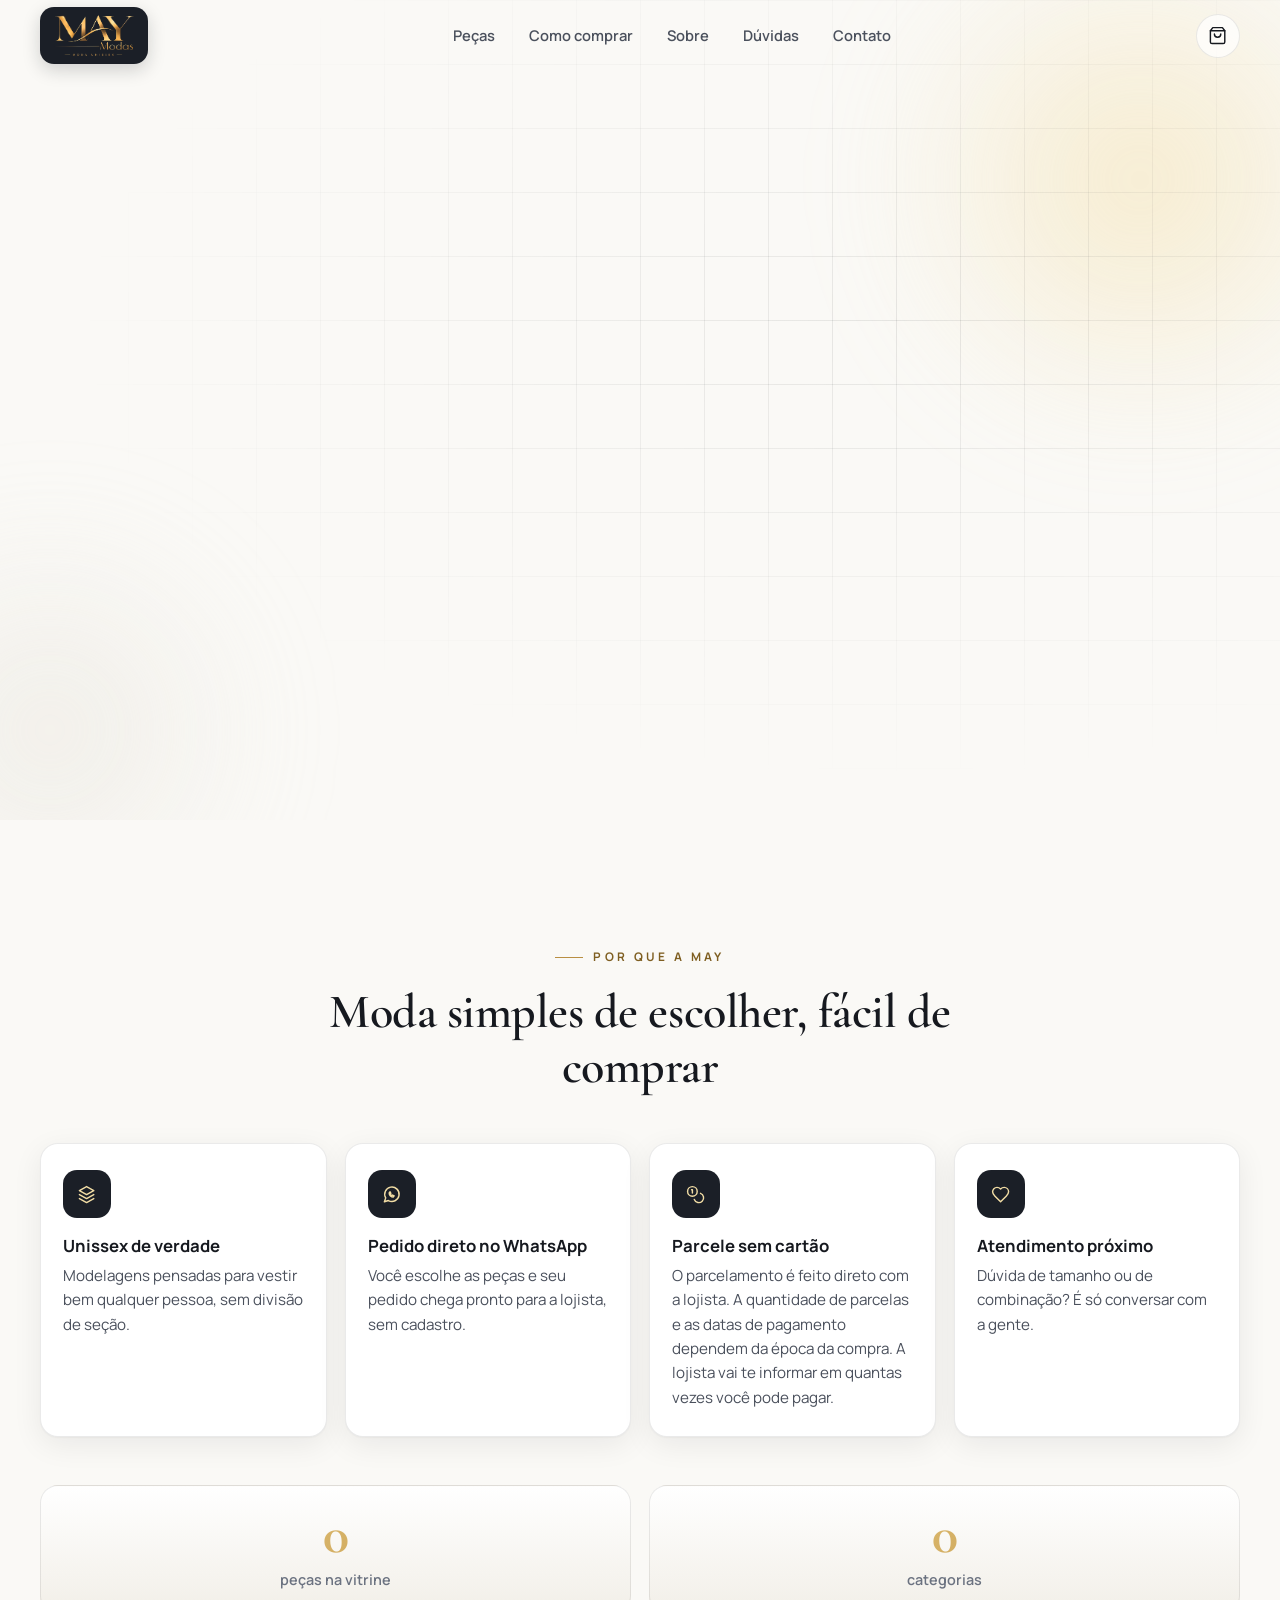
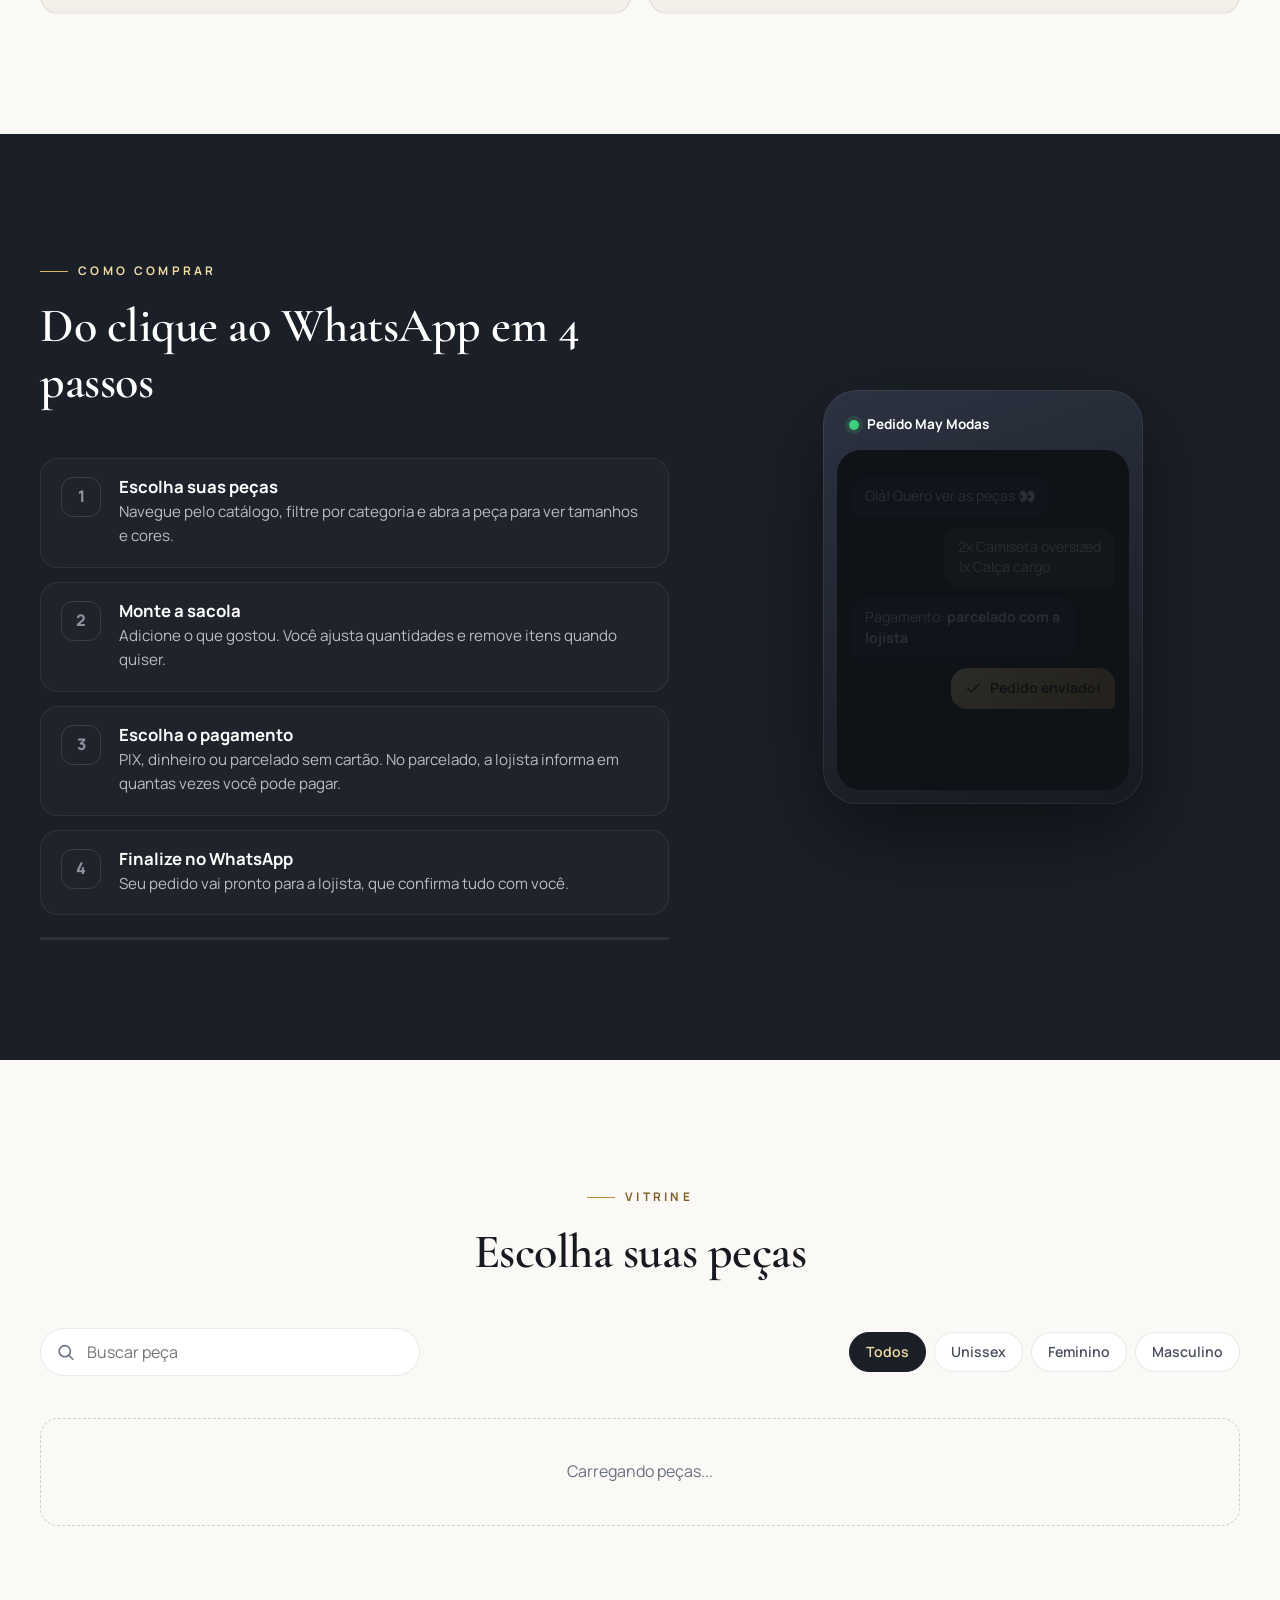
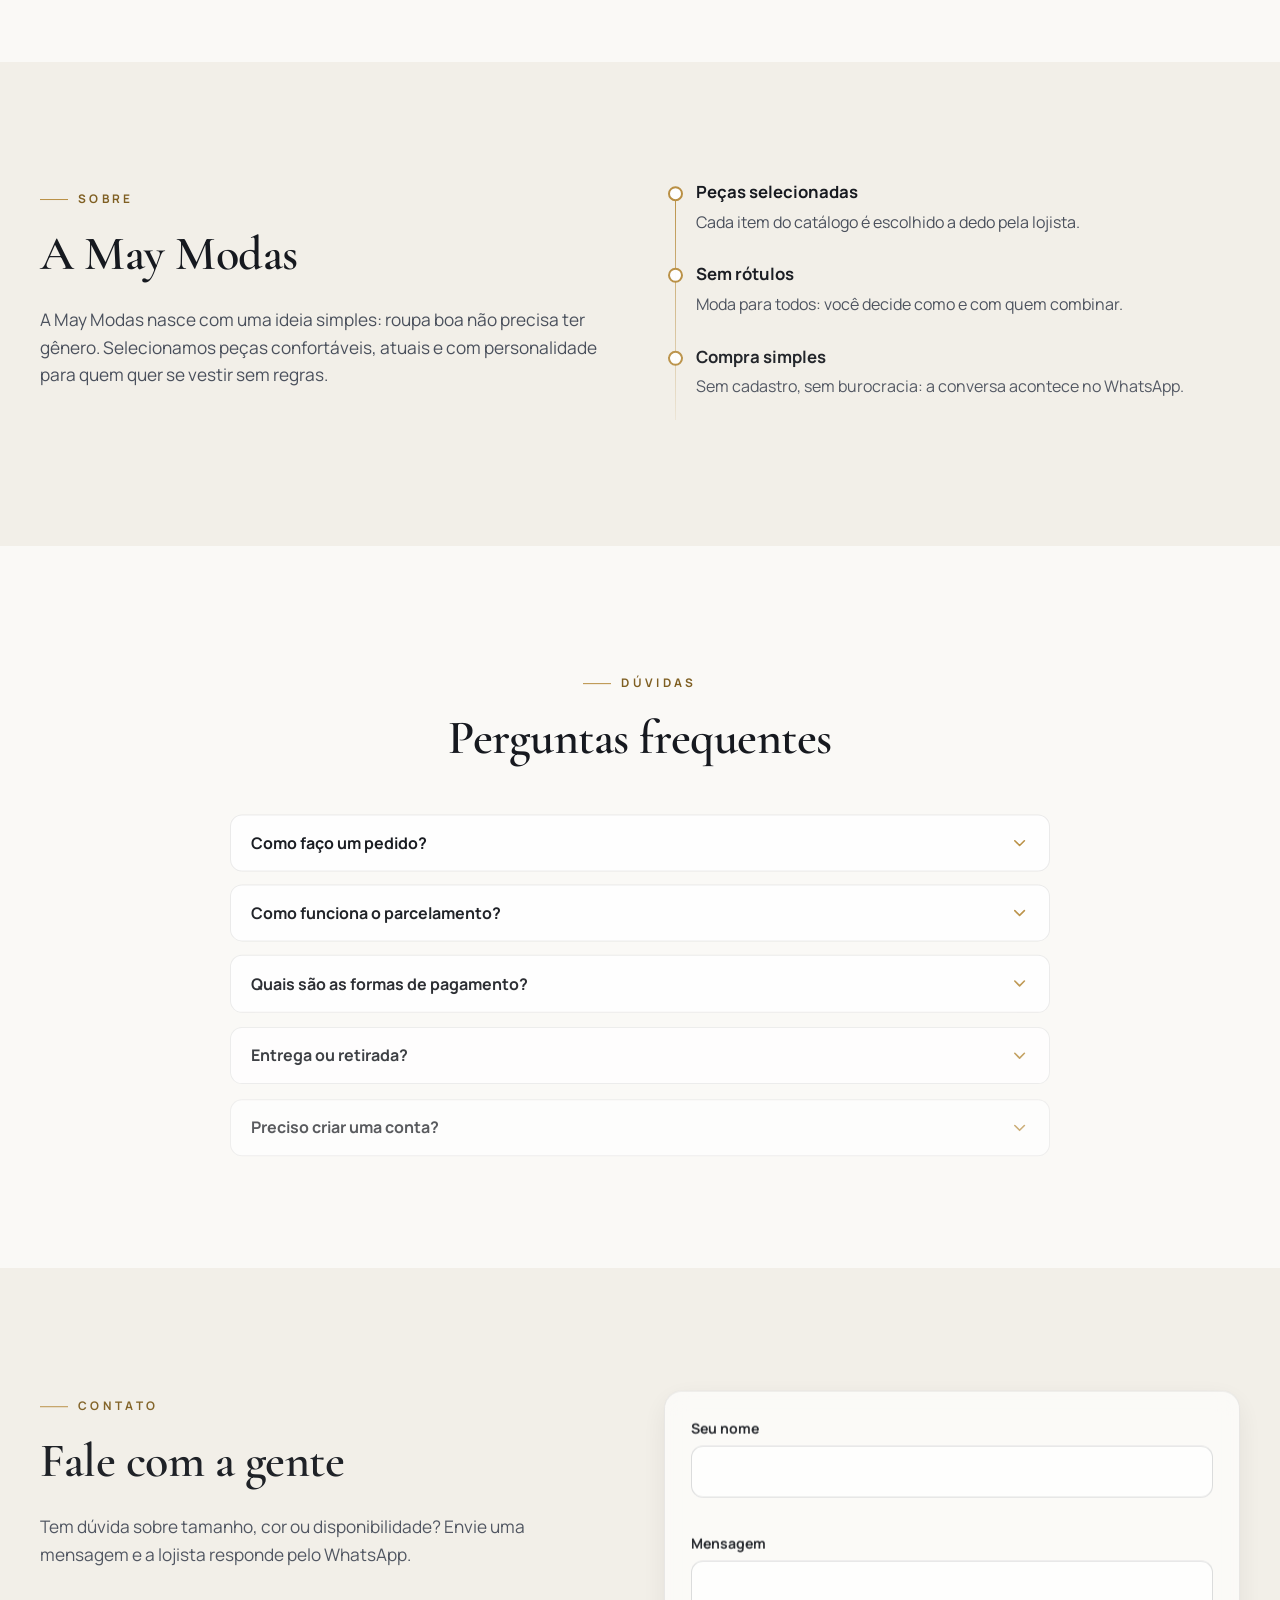
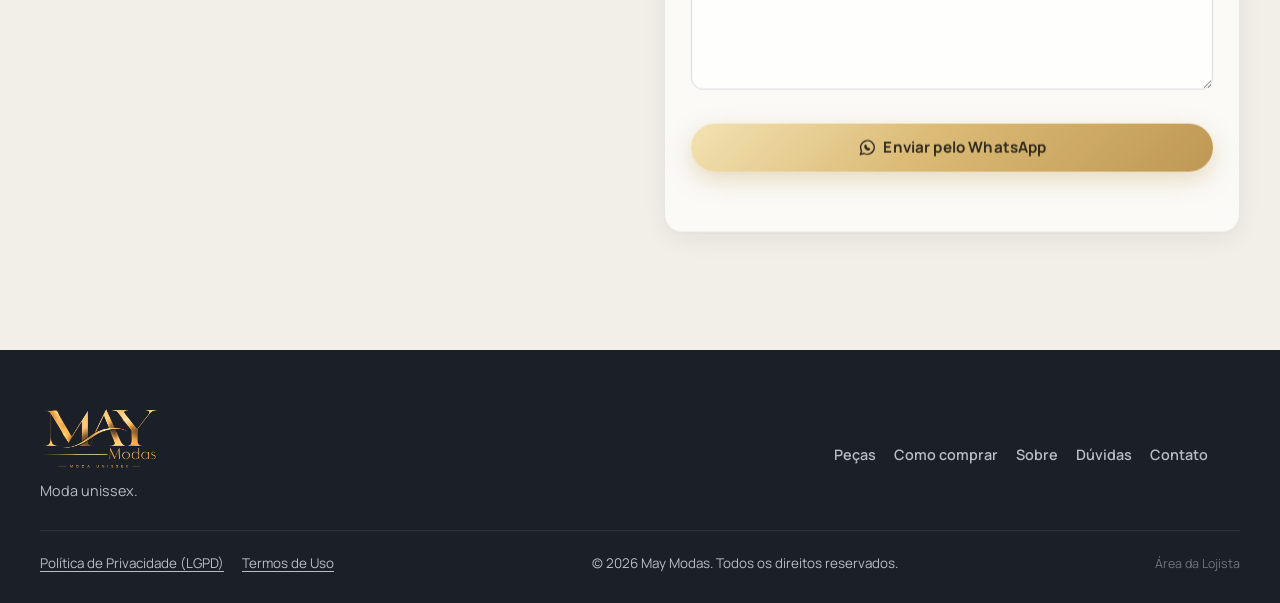
==== commit 5ae9ccf8: "Testa publicação automática após repositório público Co-Authored-By: Claude Opus 5.5 <noreply@anthro" ====
--- a/index.html
+++ b/index.html
@@ -4,7 +4,7 @@
 <meta charset="utf-8">
 <meta name="viewport" content="width=device-width, initial-scale=1">
 <meta name="theme-color" content="#1b1f27">
-<meta name="mm-version" content="2026-10-28-auto">
+<meta name="mm-version" content="2026-10-28-auto-2">
 <title>May Modas | Moda unissex</title>
 <meta name="description" content="Peças unissex para todos os momentos. Escolha suas peças e finalize o pedido direto no WhatsApp da May Modas.">
 <meta property="og:type" content="website">
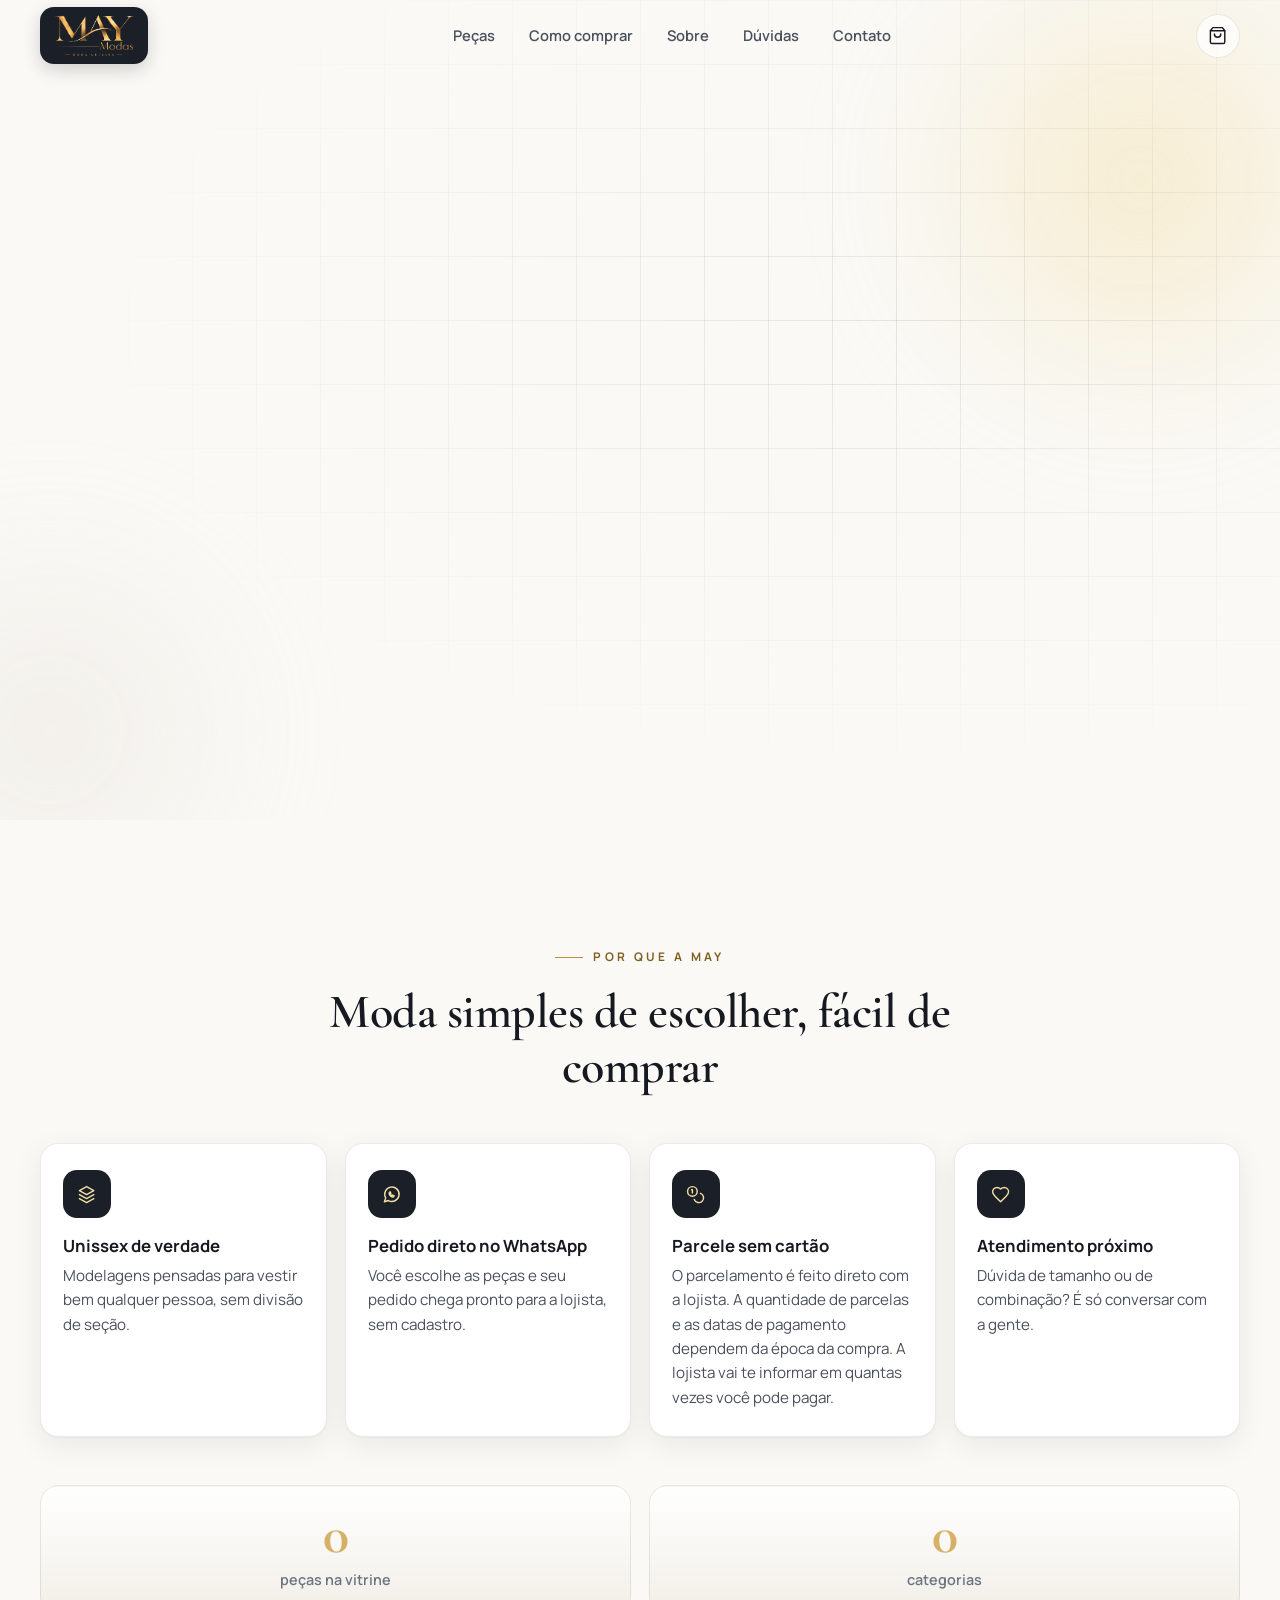
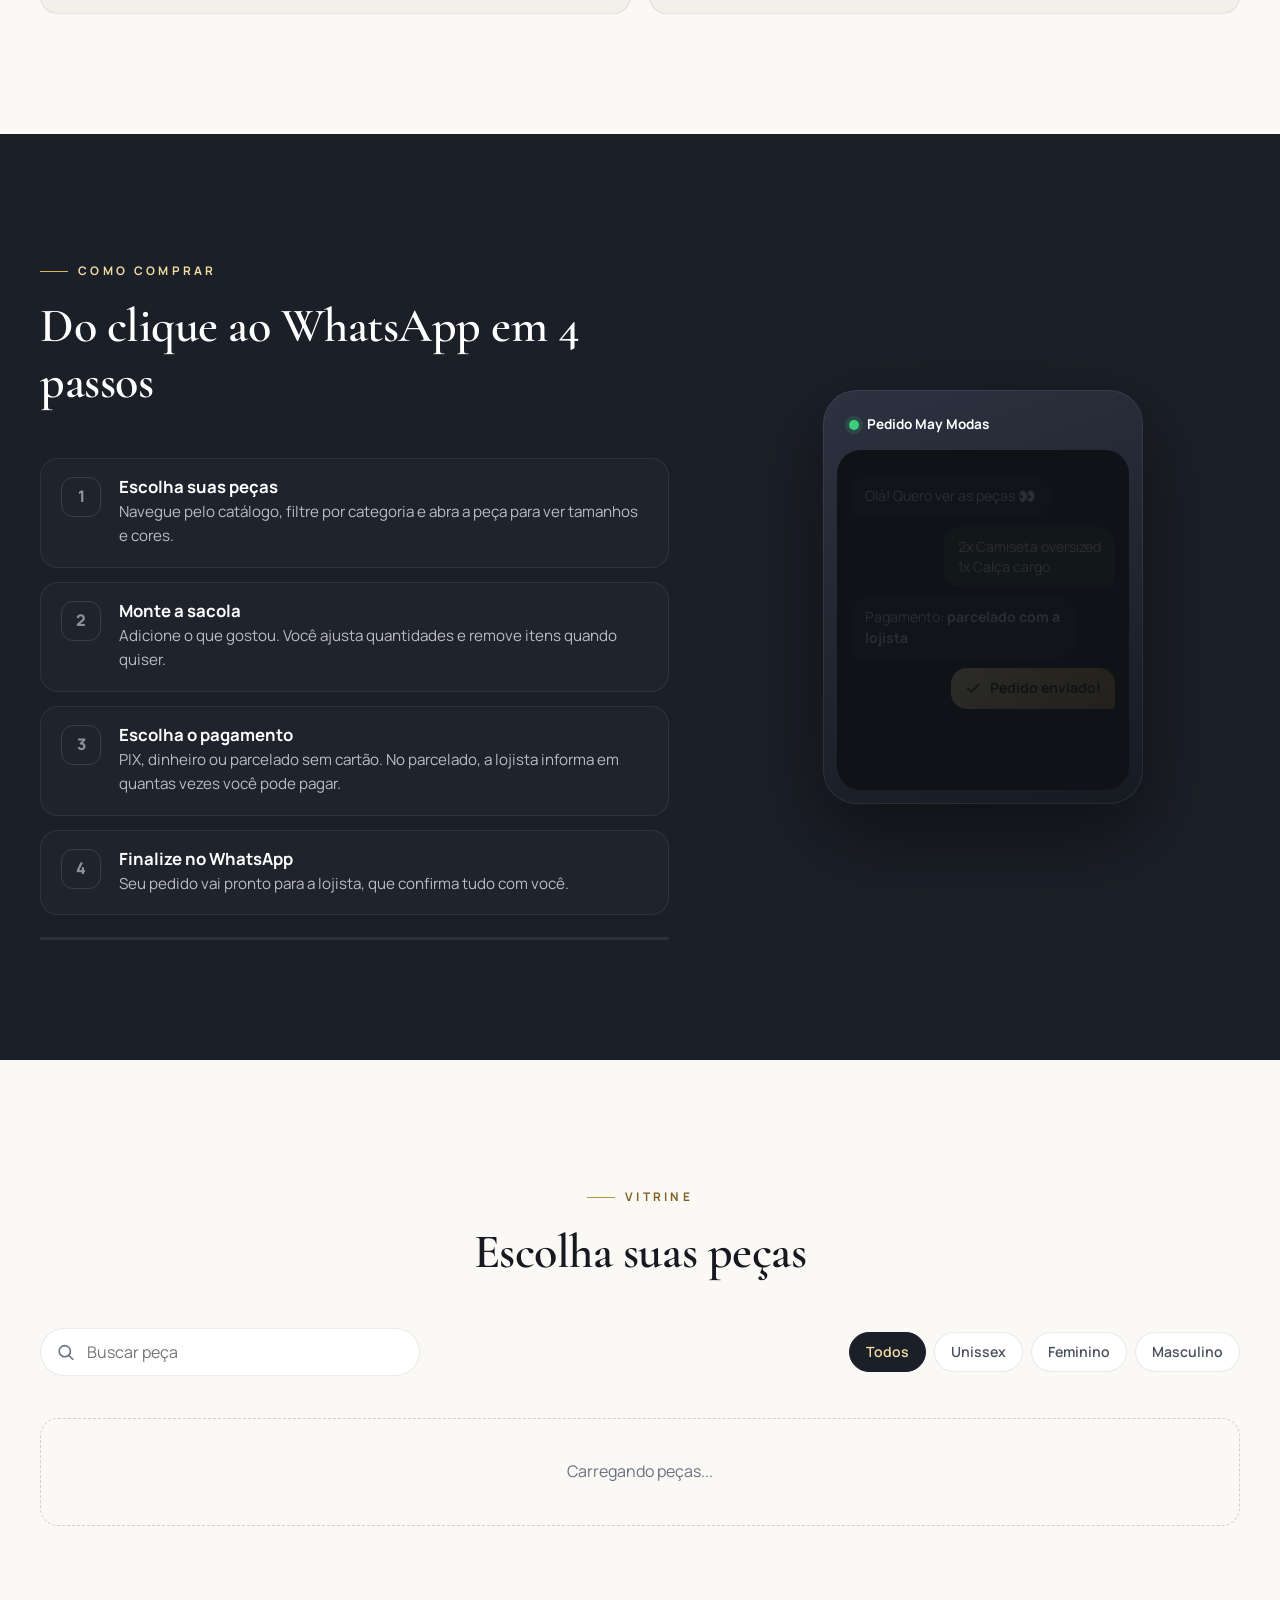
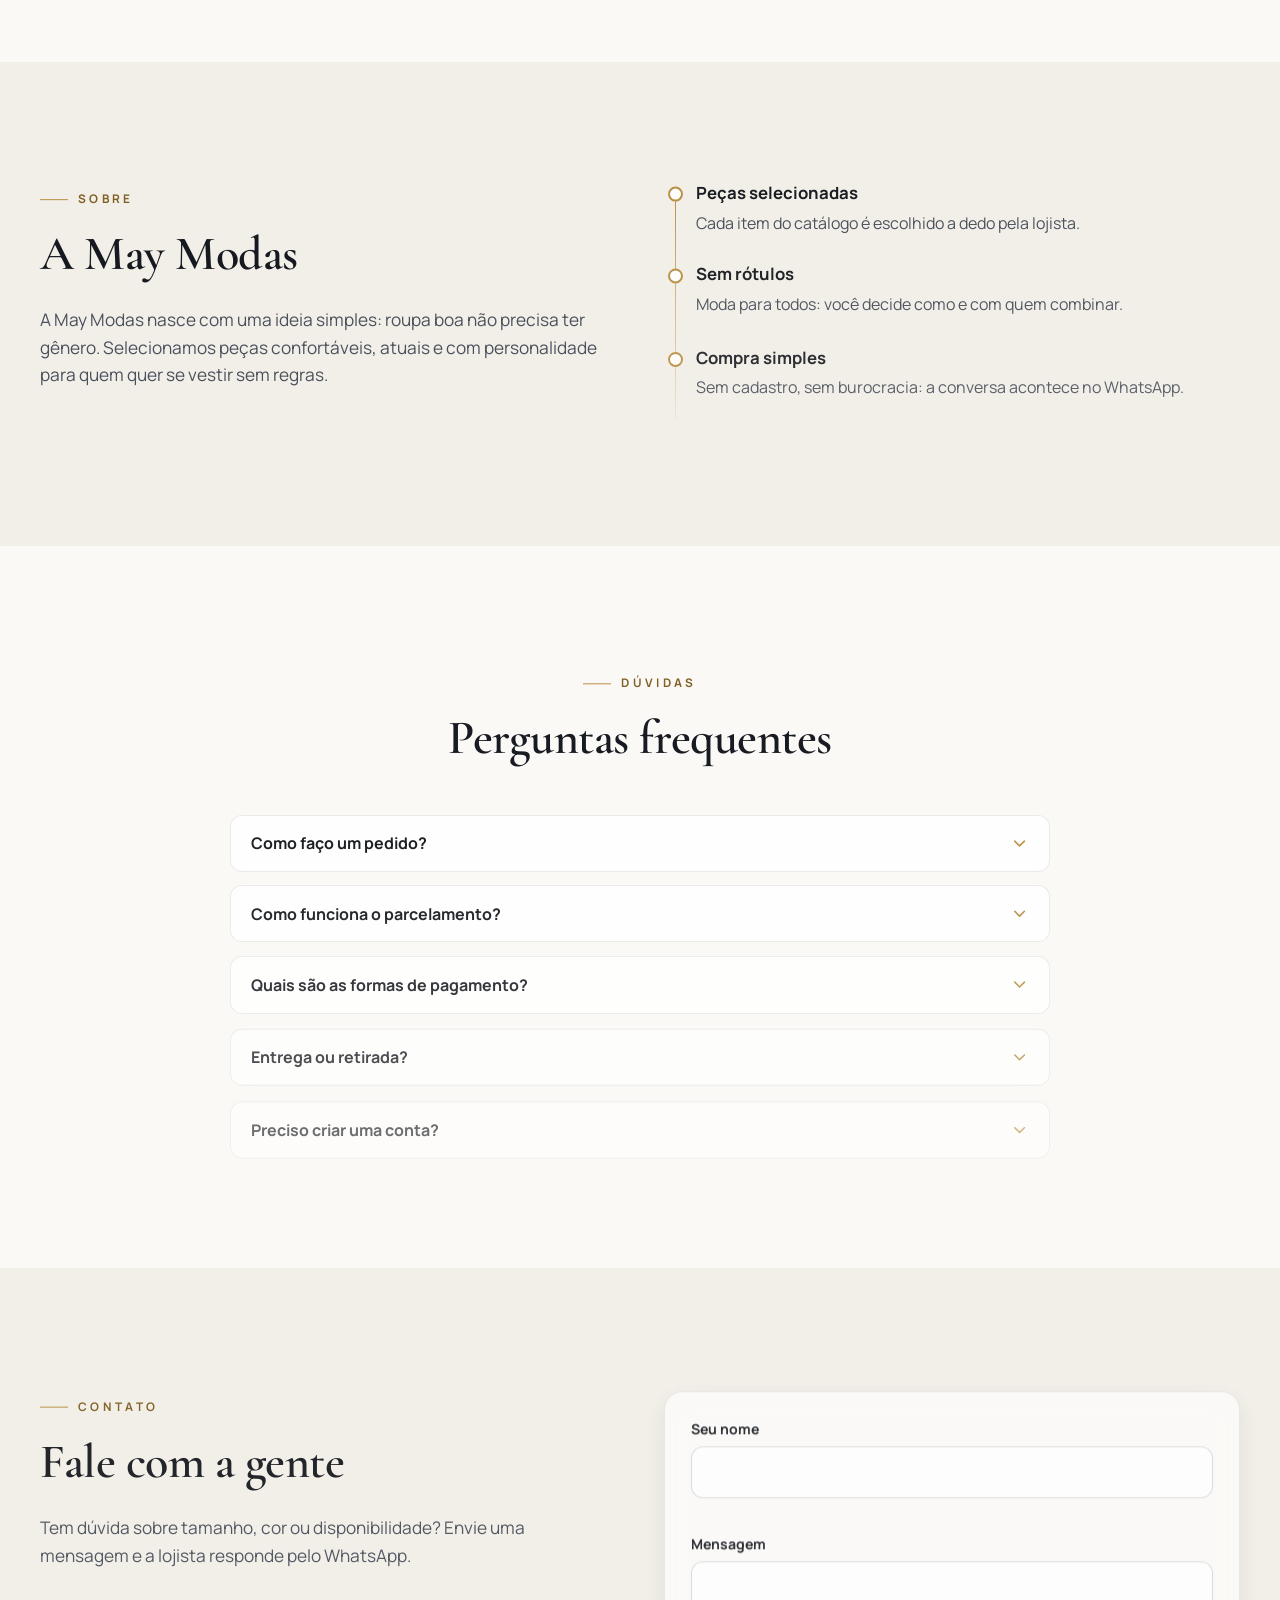
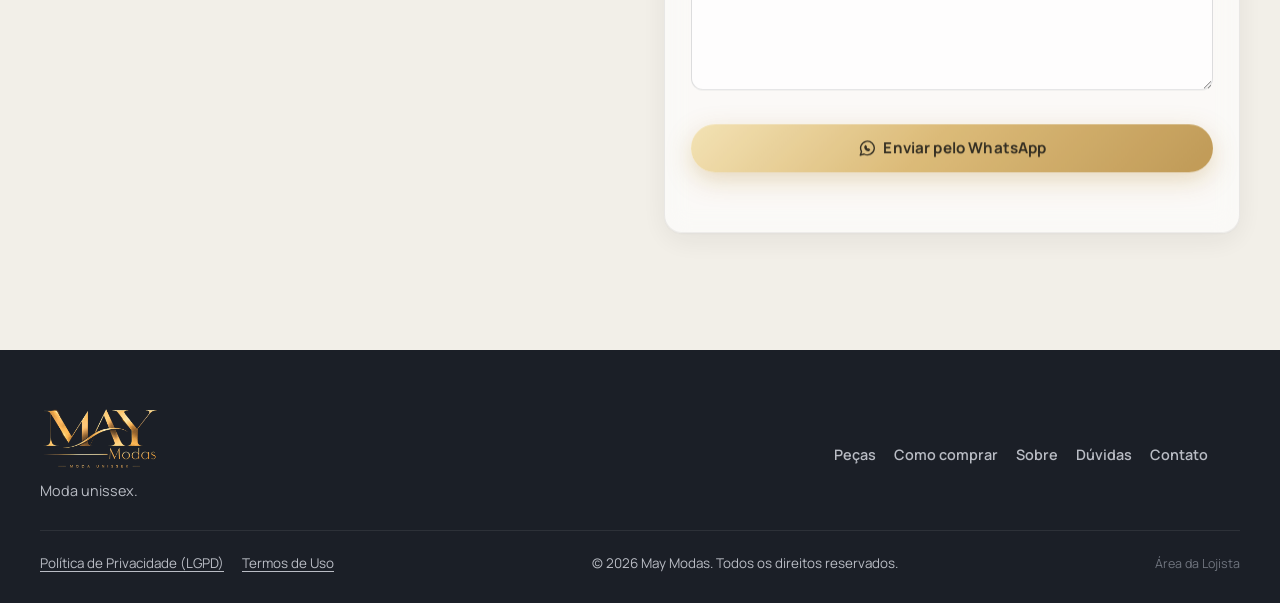
==== commit 42a89596: "Fotos dos produtos e opção de preço sob consulta Co-Authored-By: Claude Opus 5.5 <noreply@anthropic." ====
--- a/index.html
+++ b/index.html
@@ -4,7 +4,7 @@
 <meta charset="utf-8">
 <meta name="viewport" content="width=device-width, initial-scale=1">
 <meta name="theme-color" content="#1b1f27">
-<meta name="mm-version" content="2026-10-28-auto-2">
+<meta name="mm-version" content="2026-10-28-fotos">
 <title>May Modas | Moda unissex</title>
 <meta name="description" content="Peças unissex para todos os momentos. Escolha suas peças e finalize o pedido direto no WhatsApp da May Modas.">
 <meta property="og:type" content="website">
--- a/css/style.css
+++ b/css/style.css
@@ -321,3 +321,4 @@
 .min-bar.ok .min-track span{background:#1f8a5b}
 .pay-head{font-size:.8rem;text-transform:uppercase;letter-spacing:.1em;color:var(--ink-3);font-weight:800;margin:4px 0 2px}
 @media (max-width:760px){.kind-tabs{grid-template-columns:1fr 1fr}.kind-tabs .kind:first-child{grid-column:1/-1}}
+.price .ask{font-size:1rem;color:var(--gold-ink)}
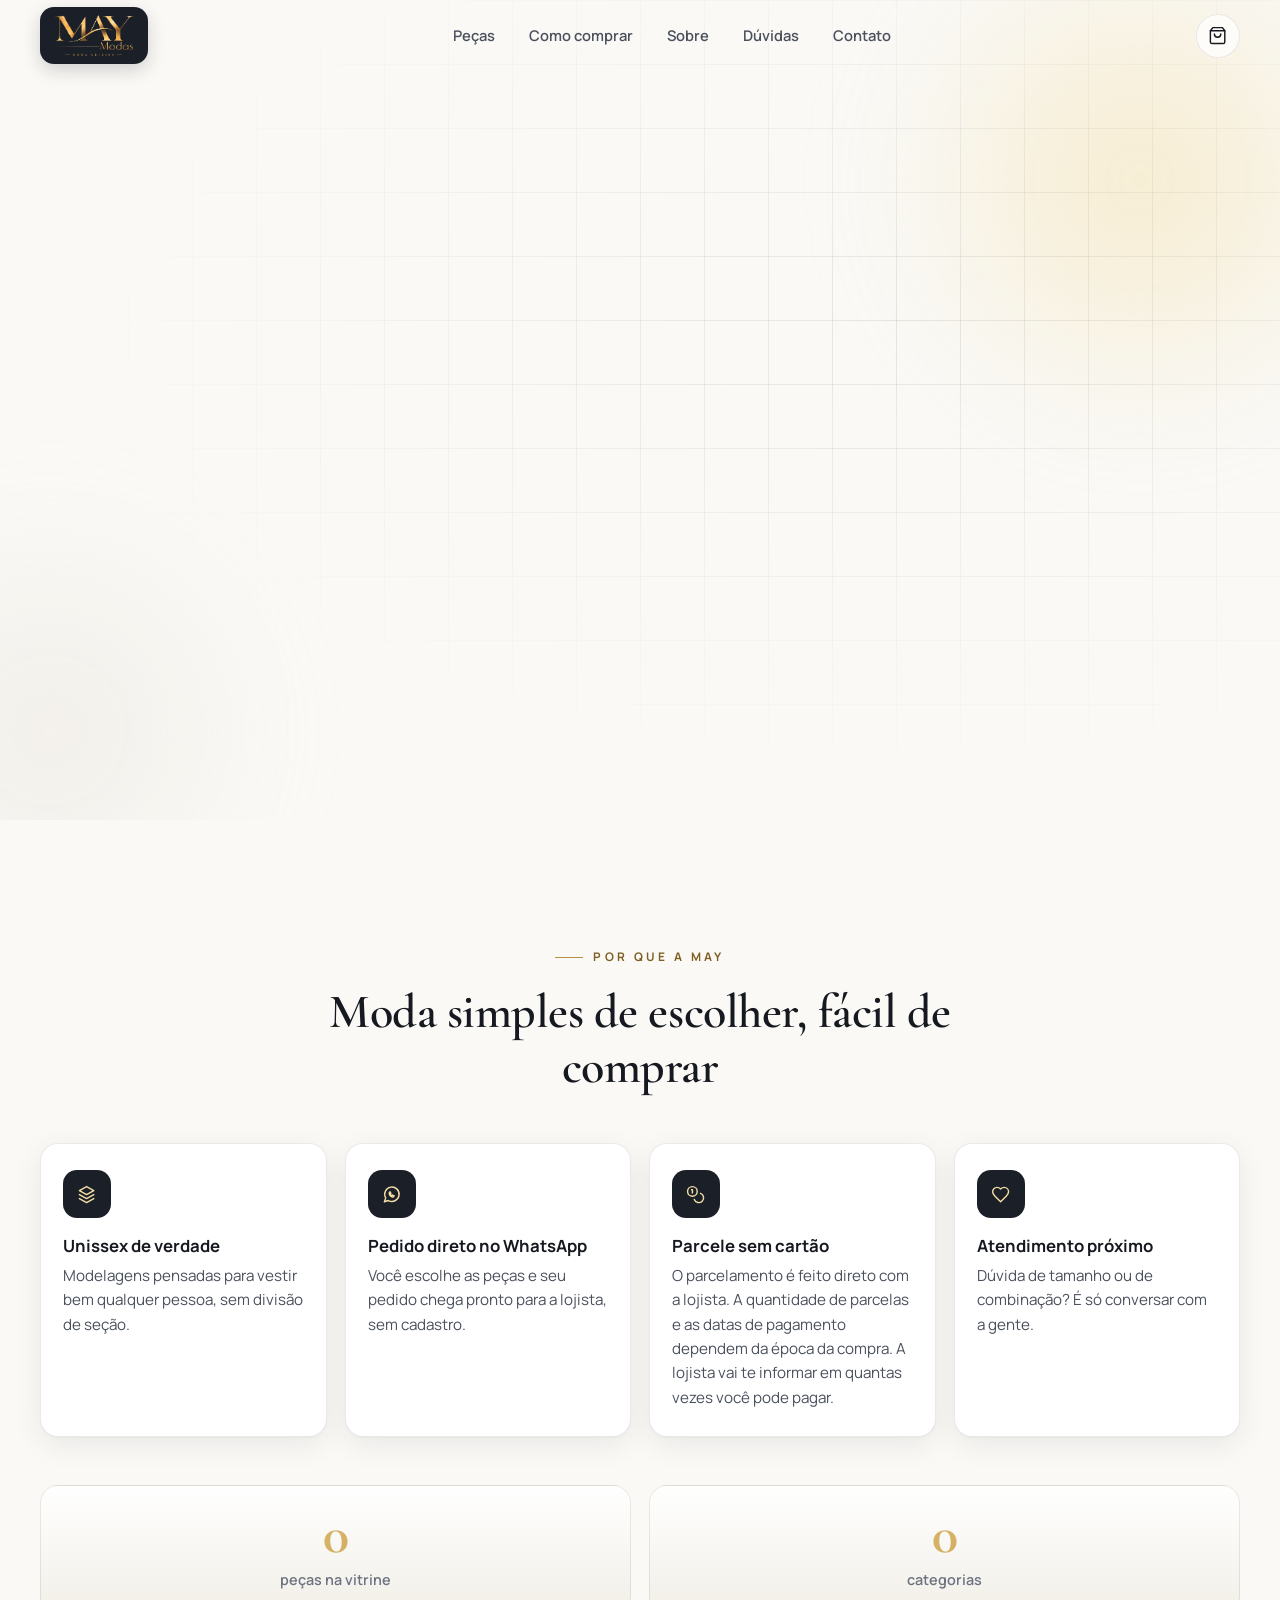
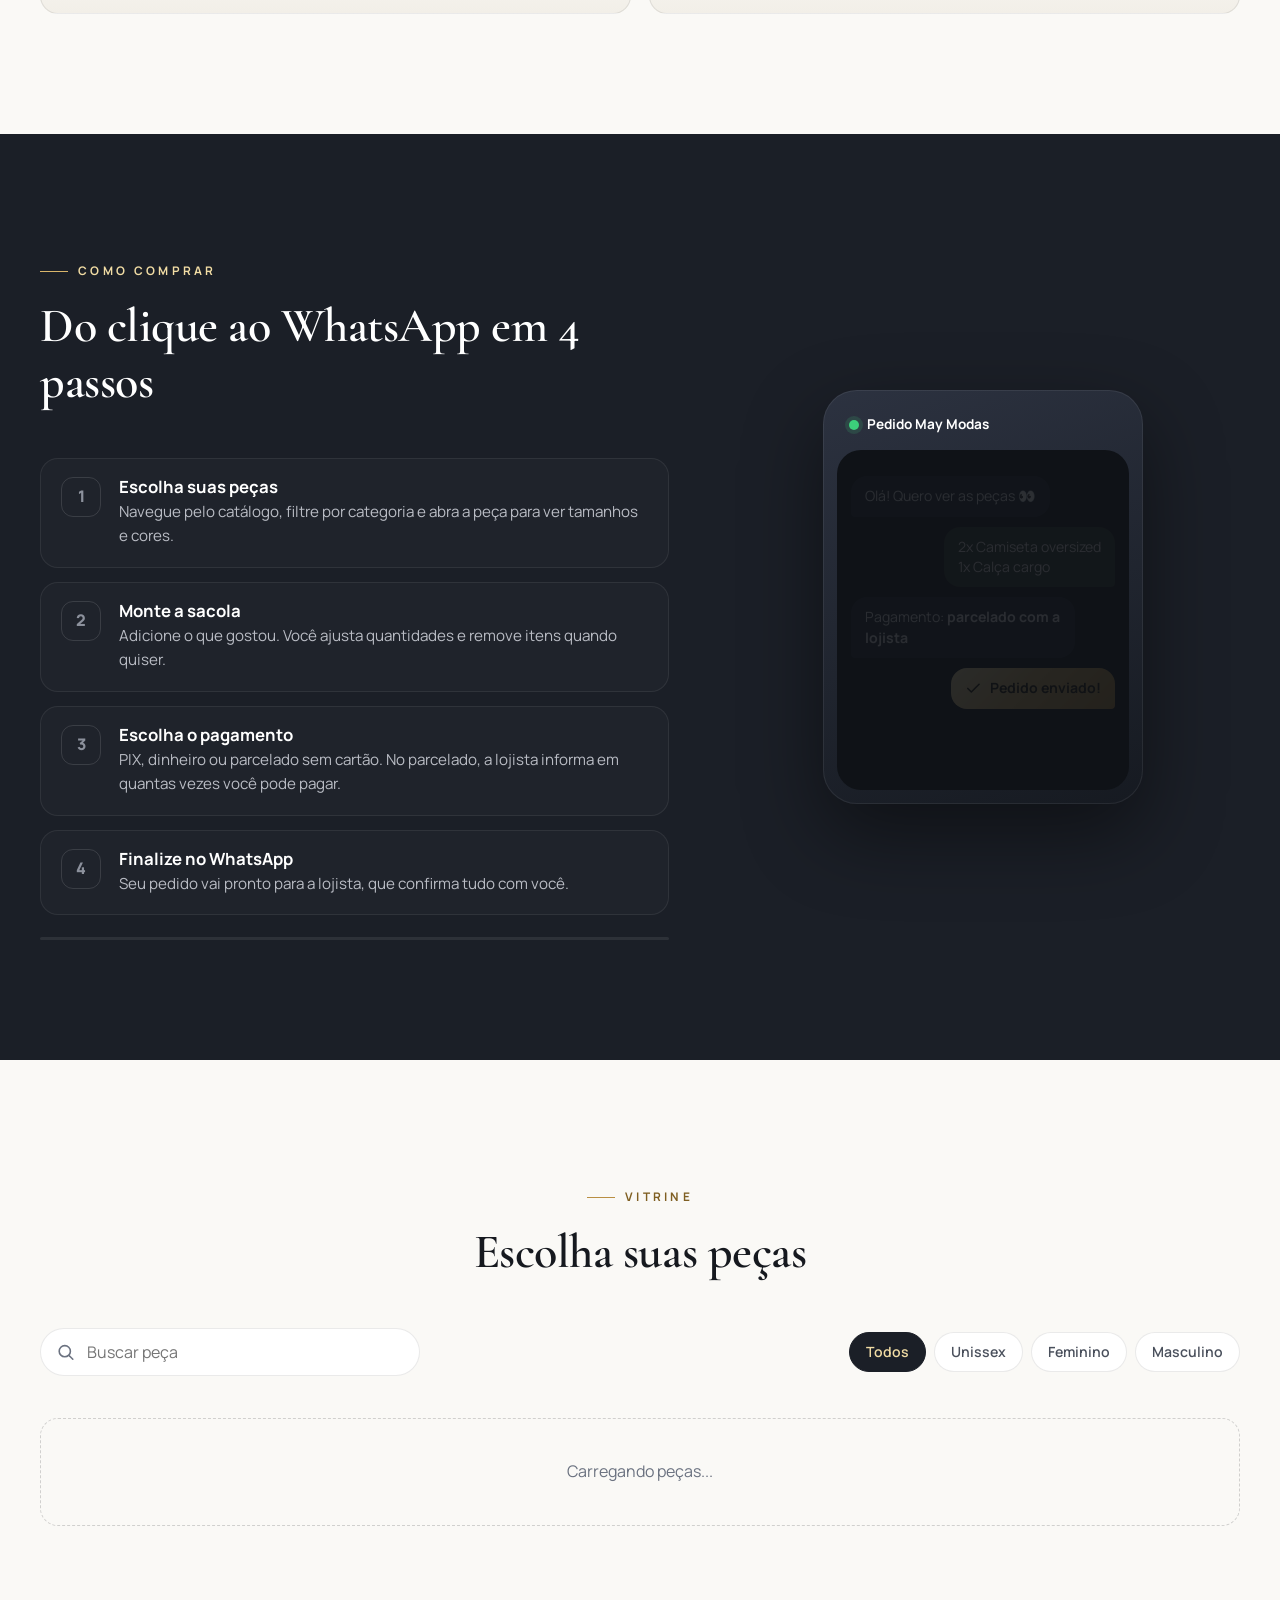
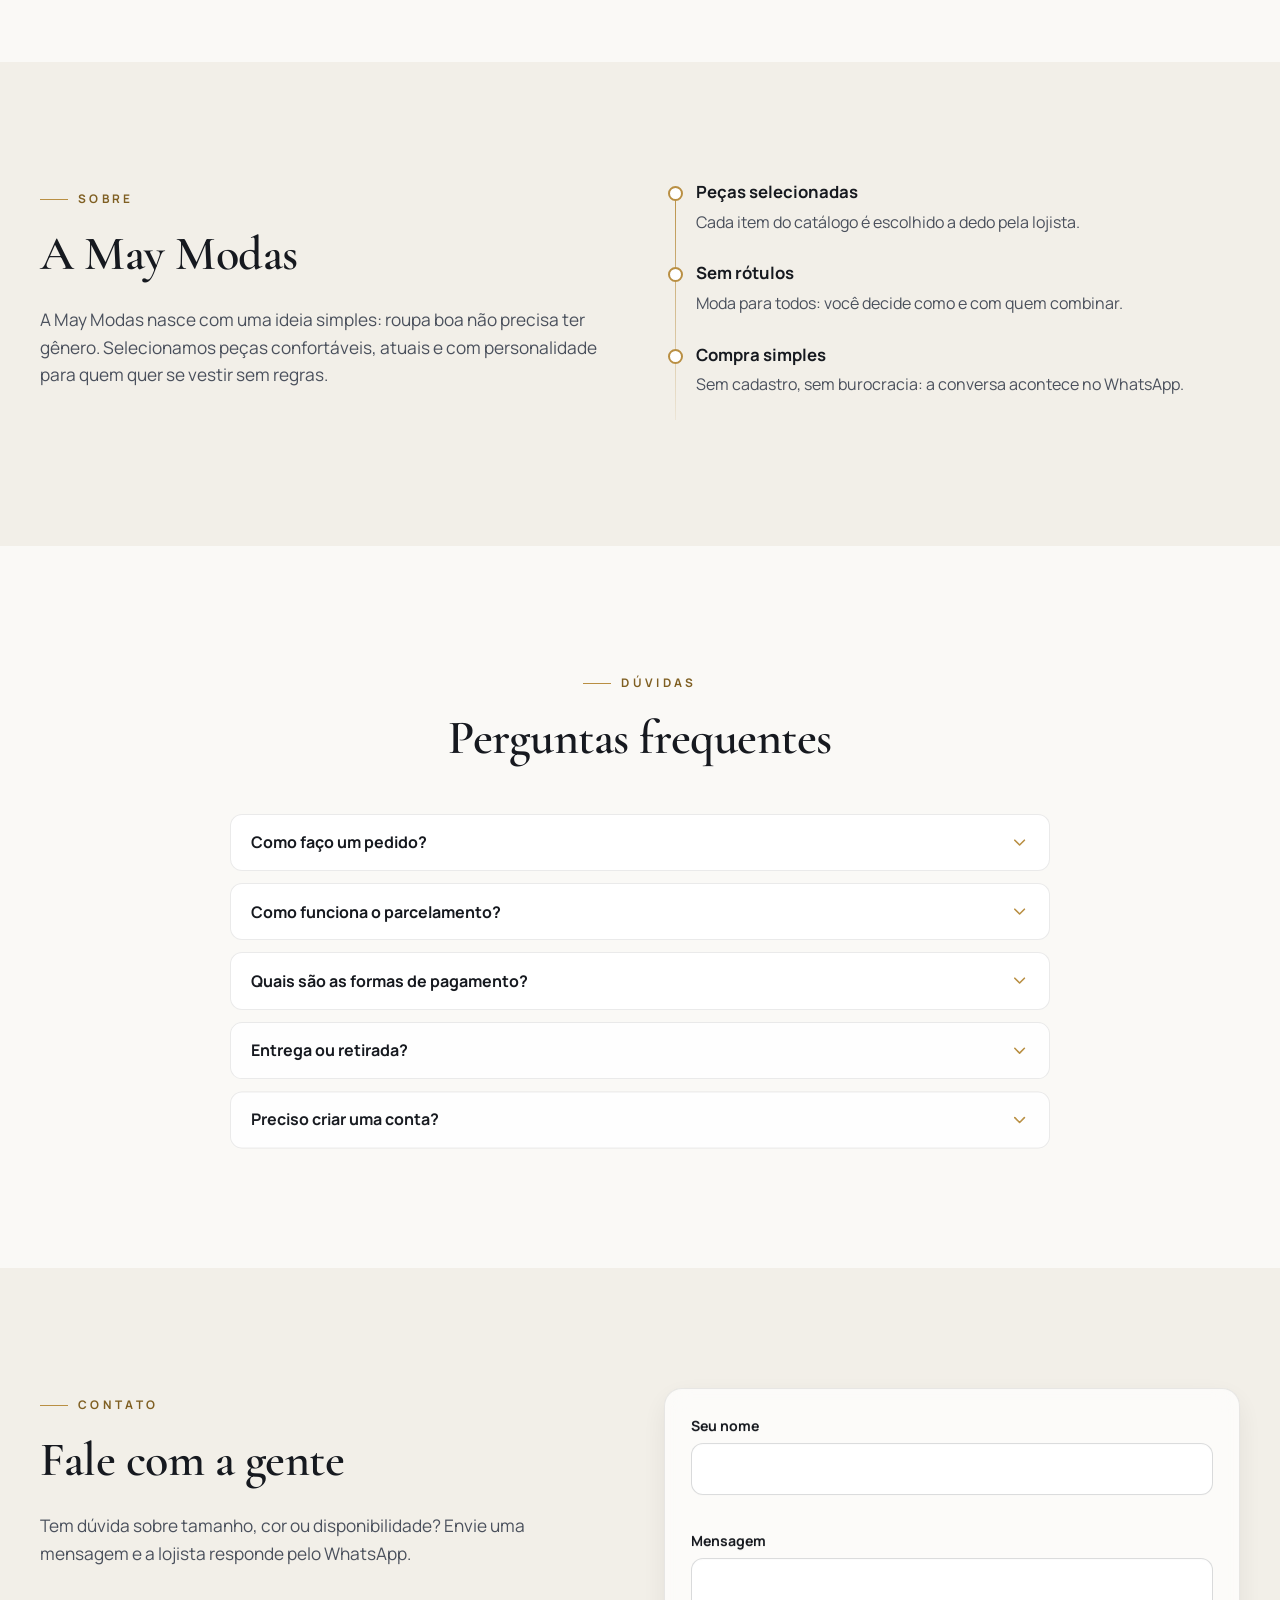
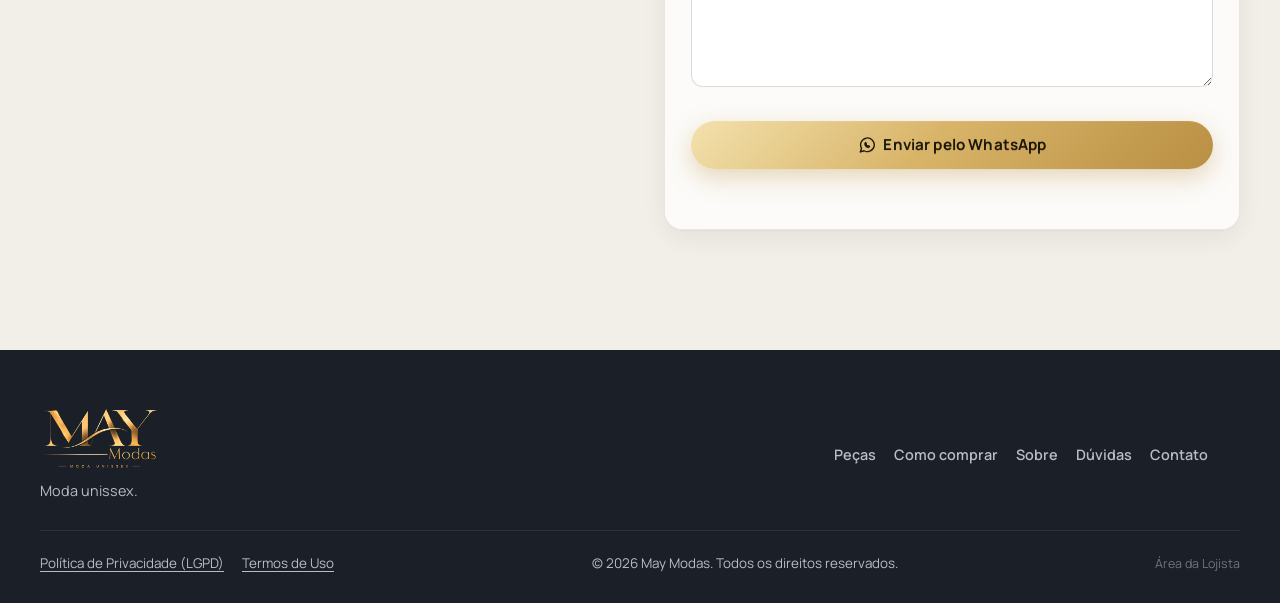
==== commit 4975da62: "Força o navegador a baixar a versão nova do site Co-Authored-By: Claude Opus 5.5 <noreply@anthropic." ====
--- a/index.html
+++ b/index.html
@@ -16,7 +16,7 @@
 <link rel="preconnect" href="https://fonts.googleapis.com">
 <link rel="preconnect" href="https://fonts.gstatic.com" crossorigin>
 <link href="https://fonts.googleapis.com/css2?family=Cormorant+Garamond:wght@500;600;700&family=Manrope:wght@400;500;600;700;800&display=swap" rel="stylesheet">
-<link rel="stylesheet" href="css/style.css">
+<link rel="stylesheet" href="css/style.css?v=20261028b">
 </head>
 <body>
 <svg width="0" height="0" class="sprite" aria-hidden="true" focusable="false">
@@ -198,7 +198,7 @@
 <div class="toast" id="toast" role="status" aria-live="polite"></div>
 <script src="js/vendor/anime-3.2.2.min.js"></script>
 <script src="js/vendor/supabase-2.117.2.js"></script>
-<script src="js/config.js"></script>
-<script src="js/loja.js"></script>
+<script src="js/config.js?v=20261028b"></script>
+<script src="js/loja.js?v=20261028b"></script>
 </body>
 </html>
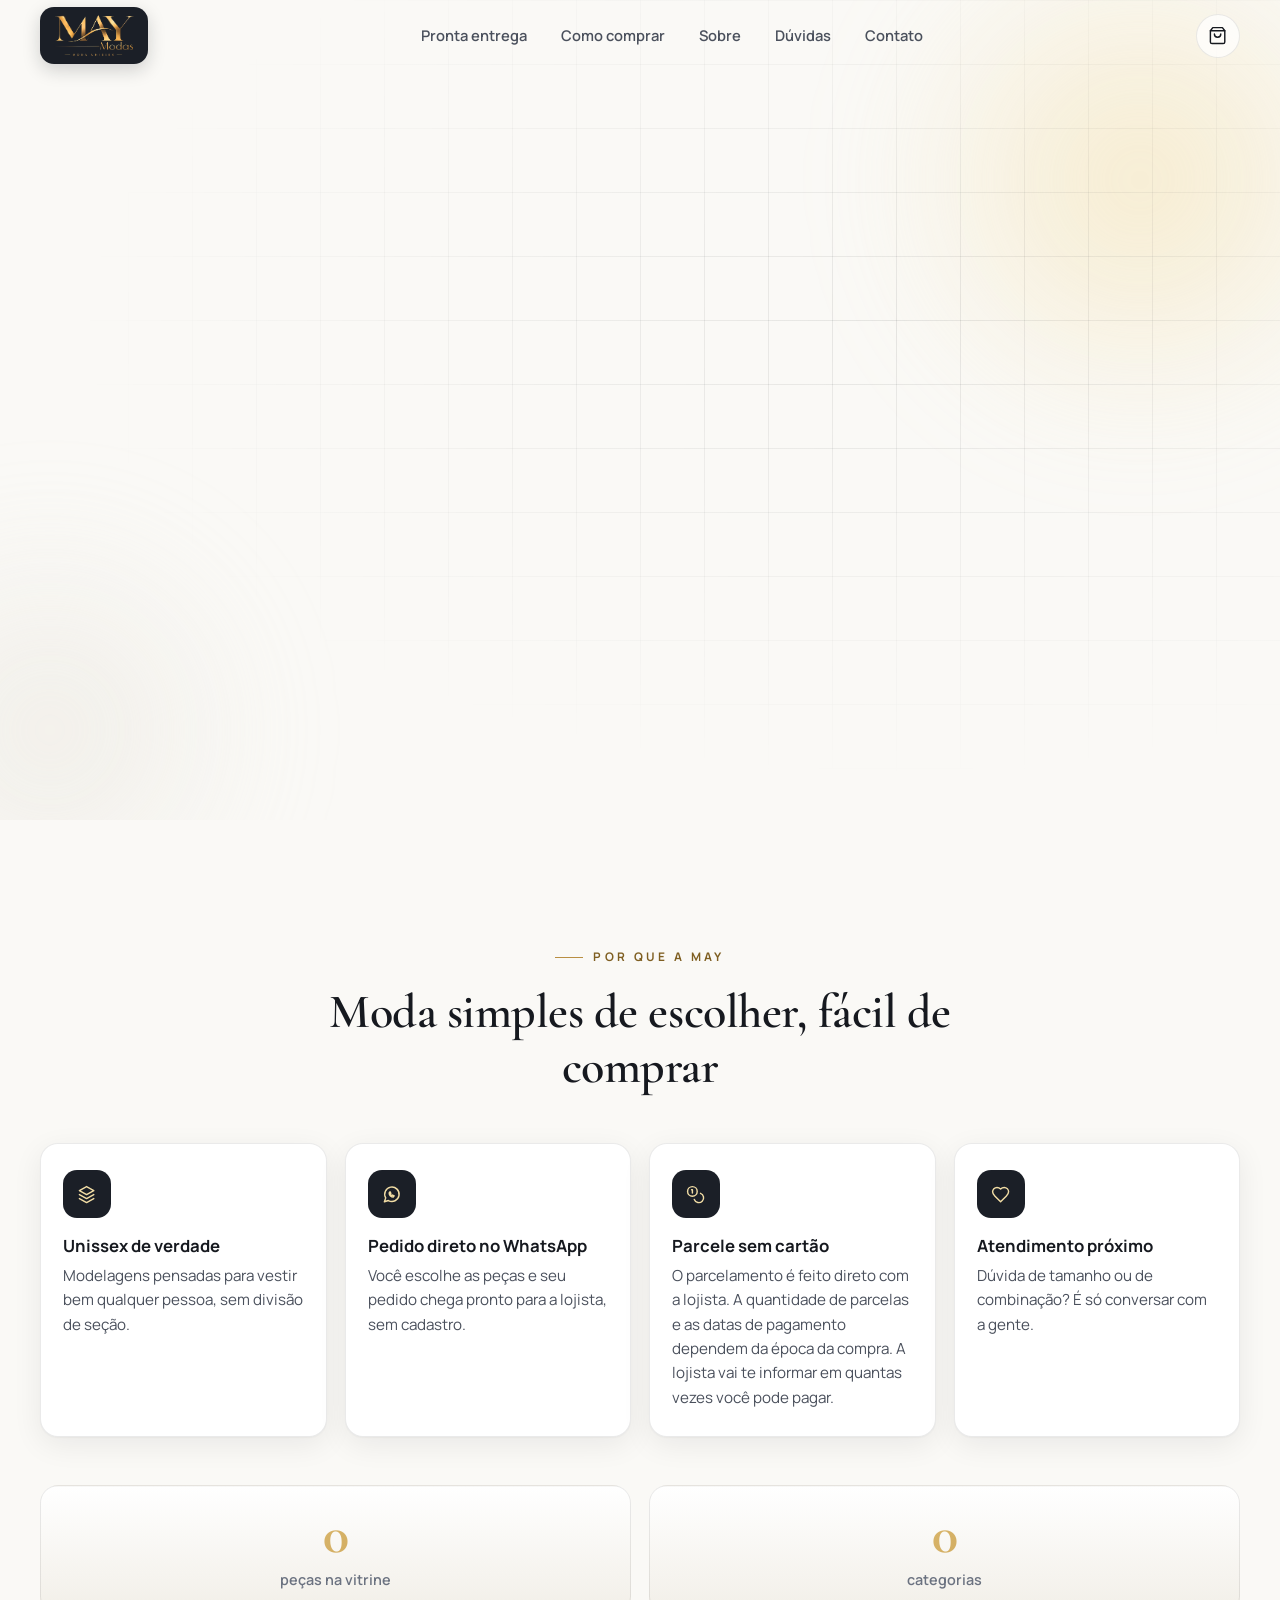
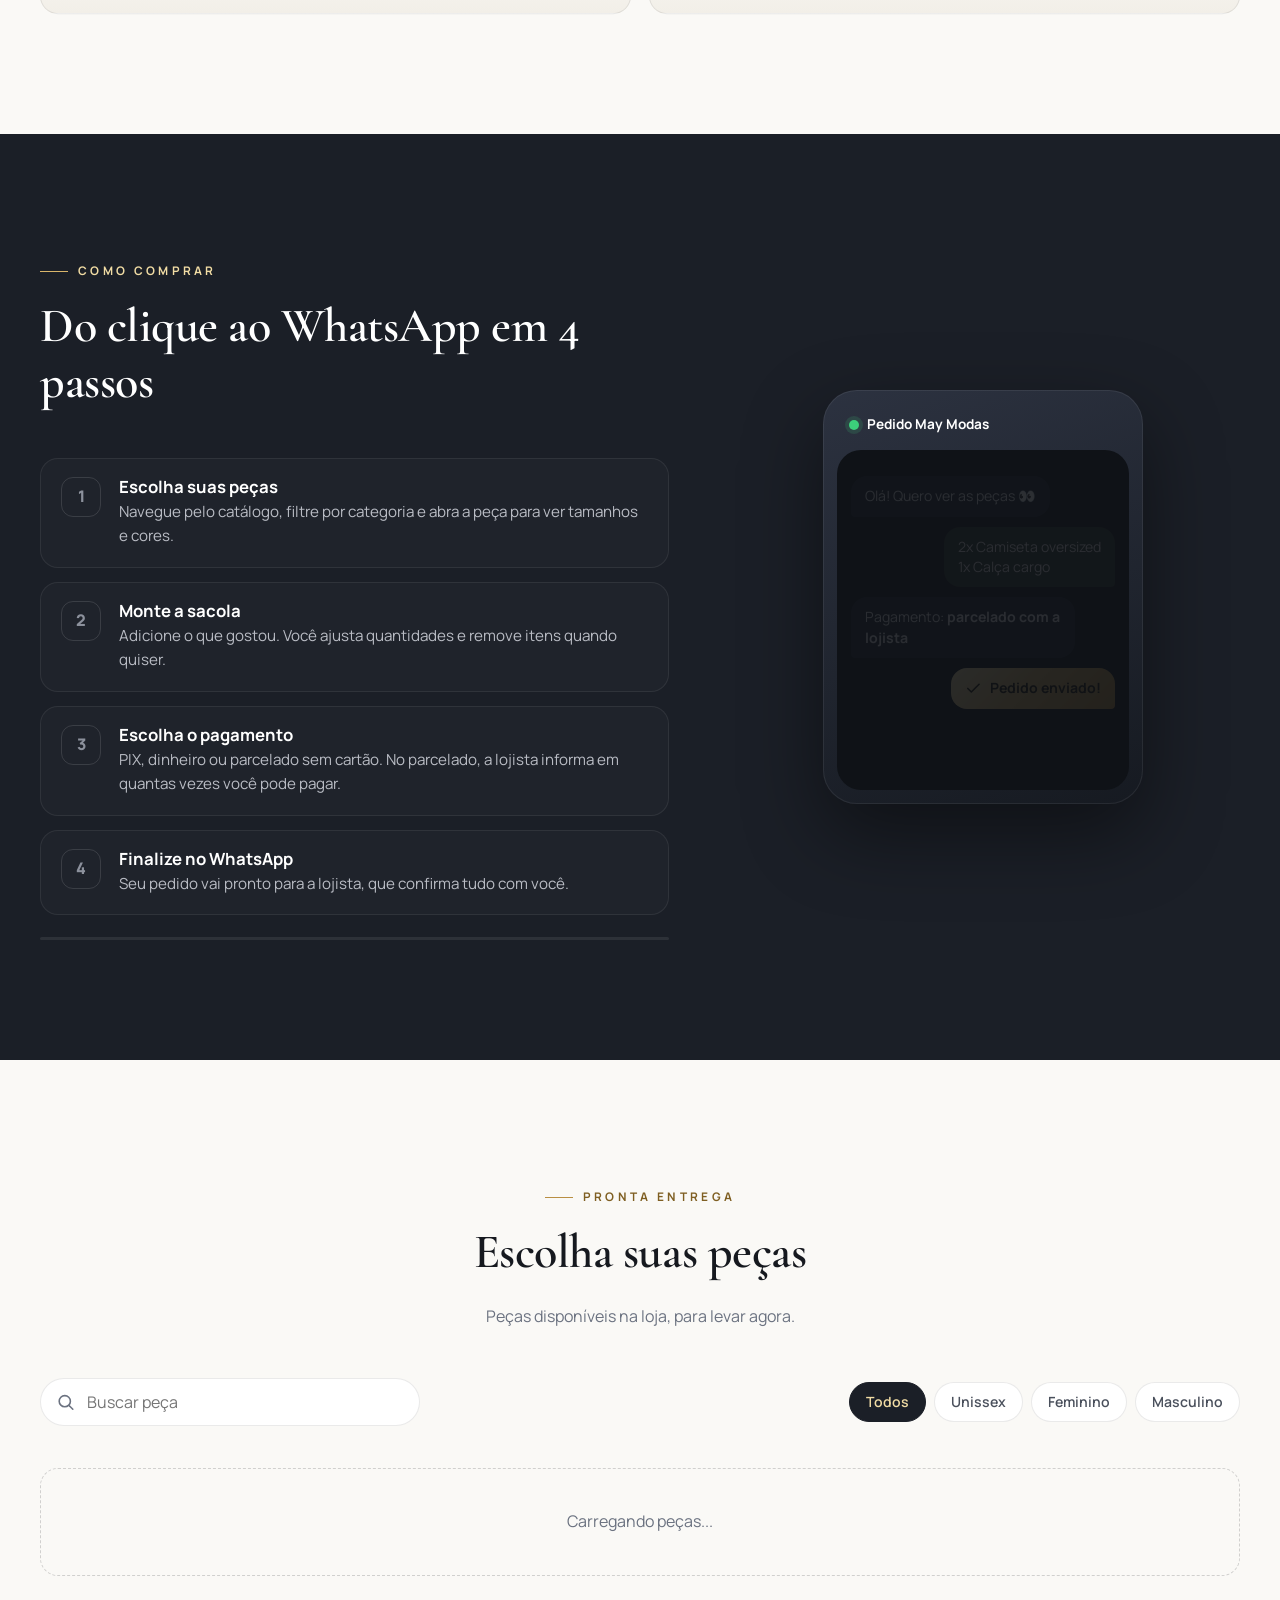
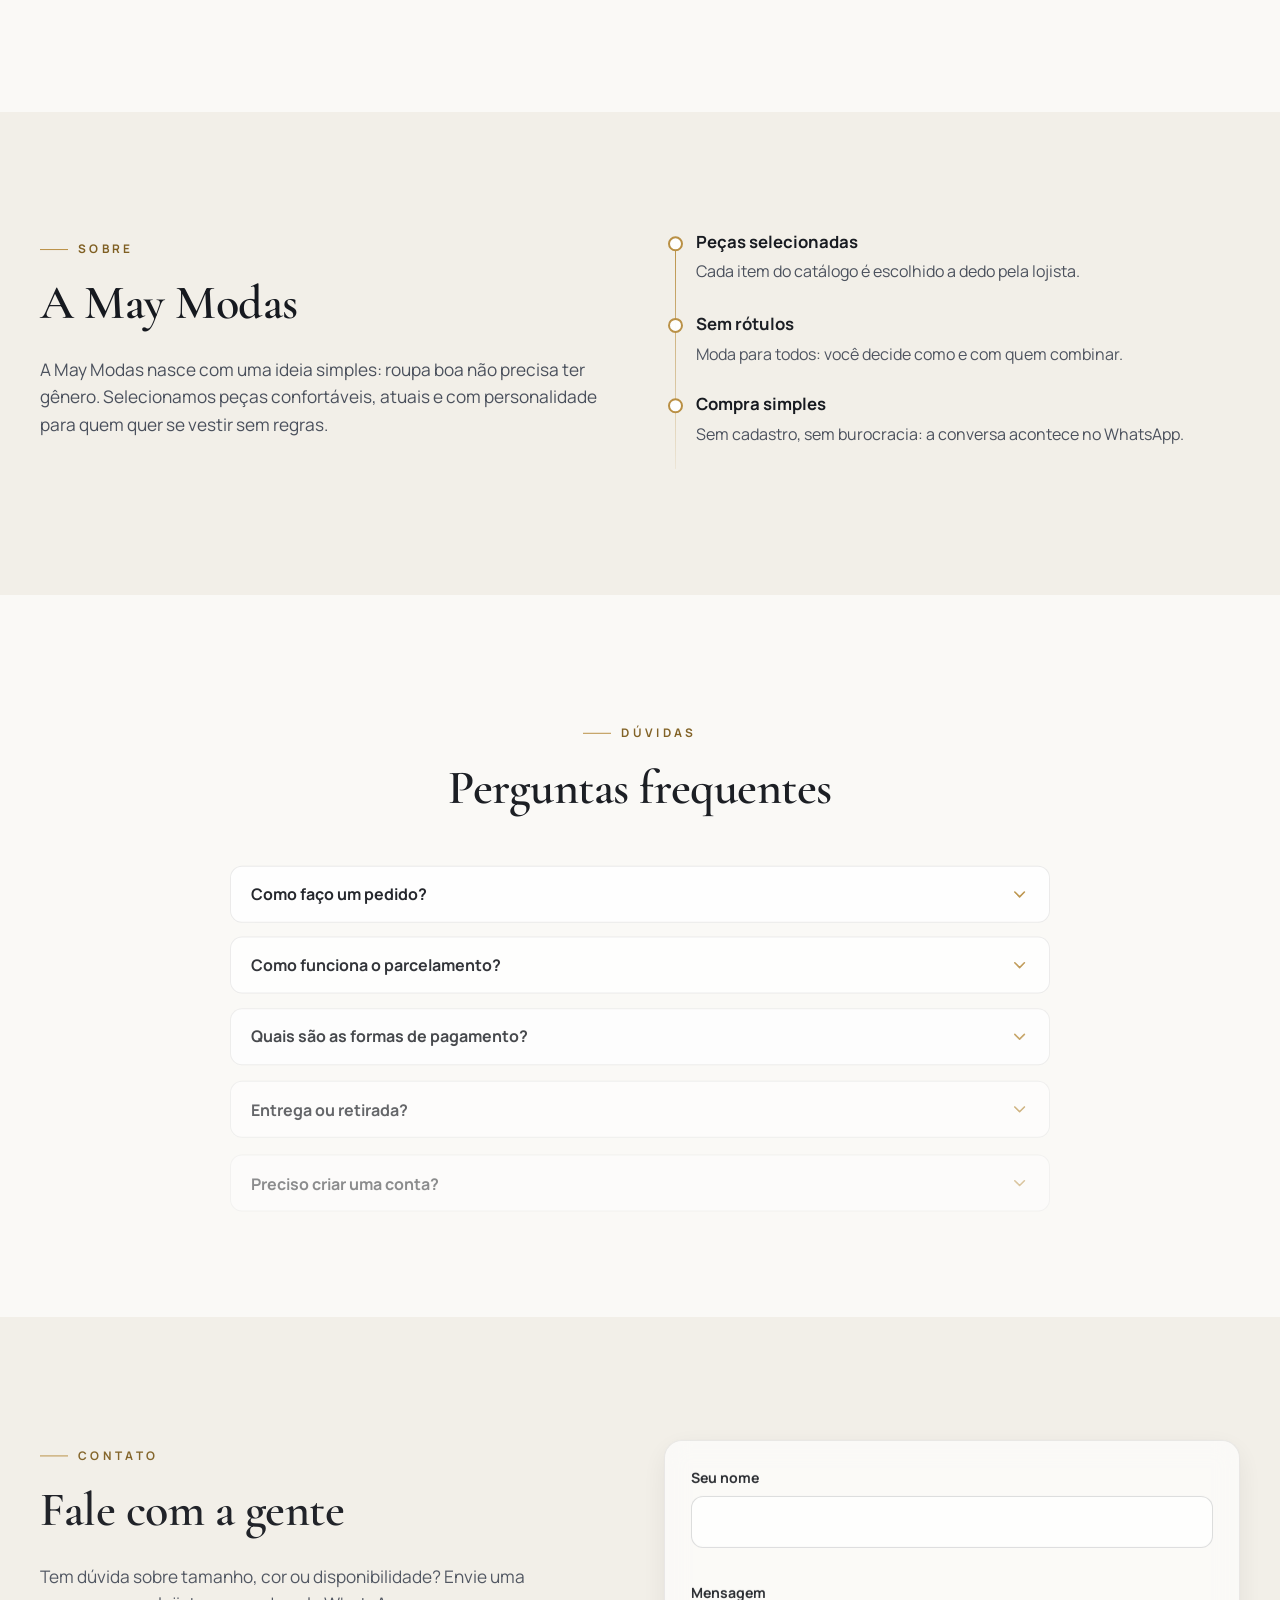
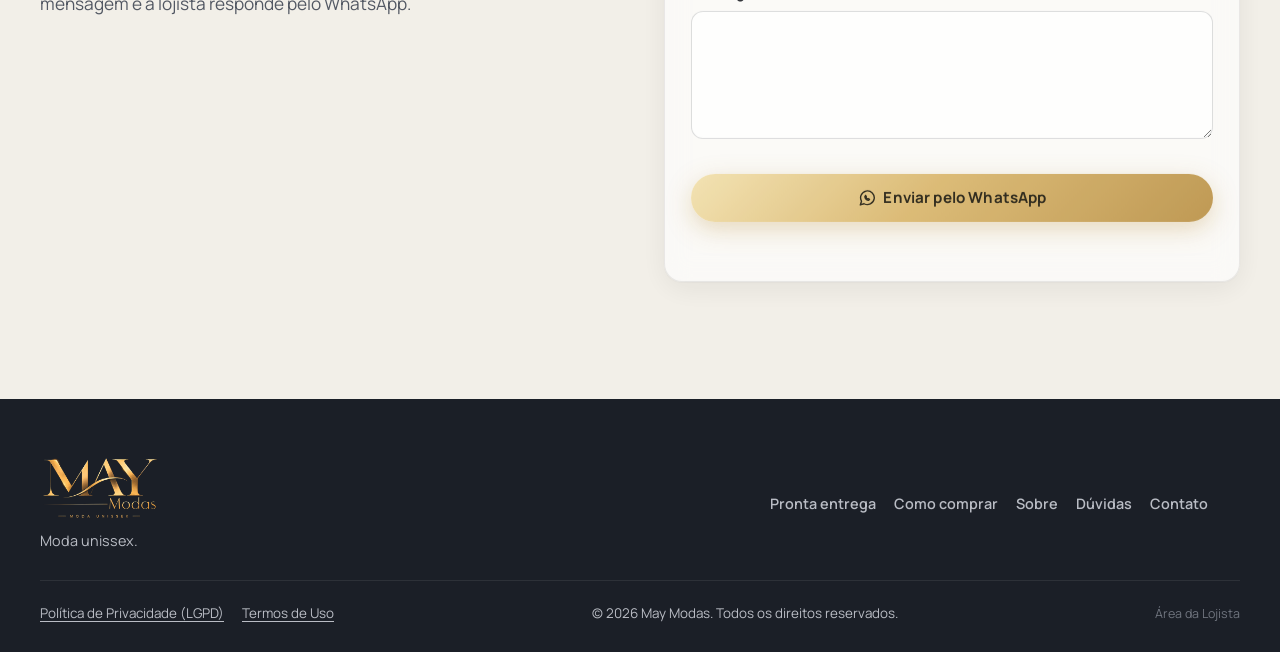
==== commit c02ffa1d: "Vitrine separada: pronta entrega e sob encomenda por linha, com mínimo por linha Co-Authored-By: Cla" ====
--- a/index.html
+++ b/index.html
@@ -16,7 +16,7 @@
 <link rel="preconnect" href="https://fonts.googleapis.com">
 <link rel="preconnect" href="https://fonts.gstatic.com" crossorigin>
 <link href="https://fonts.googleapis.com/css2?family=Cormorant+Garamond:wght@500;600;700&family=Manrope:wght@400;500;600;700;800&display=swap" rel="stylesheet">
-<link rel="stylesheet" href="css/style.css?v=20261028b">
+<link rel="stylesheet" href="css/style.css?v=20261028c">
 </head>
 <body>
 <svg width="0" height="0" class="sprite" aria-hidden="true" focusable="false">
@@ -46,7 +46,7 @@
   <div class="wrap header-in">
     <a class="brand" href="#inicio" aria-label="Início" id="brand"></a>
     <nav class="nav" id="nav" aria-label="Principal">
-      <a href="#catalogo">Peças</a><a href="#como-funciona">Como comprar</a><a href="#sobre">Sobre</a><a href="#faq">Dúvidas</a><a href="#contato">Contato</a>
+      <a href="#catalogo">Pronta entrega</a><a href="#encomenda" data-enc-link hidden>Sob encomenda</a><a href="#como-funciona">Como comprar</a><a href="#sobre">Sobre</a><a href="#faq">Dúvidas</a><a href="#contato">Contato</a>
     </nav>
     <div class="header-actions">
       <button class="icon-btn" id="bagBtn" type="button" aria-label="Abrir sacola"><svg class="ico"><use href="#i-bag"/></svg><span class="bag-count" id="bagCount" hidden>0</span></button>
@@ -122,22 +122,23 @@
   </section>
   <section class="section" id="catalogo" aria-labelledby="catTitle">
     <div class="wrap">
-      <header class="section-head reveal"><p class="kicker">Vitrine</p><h2 id="catTitle">Escolha suas peças</h2></header>
+      <header class="section-head reveal"><p class="kicker">Pronta entrega</p><h2 id="catTitle">Escolha suas peças</h2><p class="lead-sm">Peças disponíveis na loja, para levar agora.</p></header>
       <div class="toolbar">
         <div class="search"><svg class="ico"><use href="#i-search"/></svg><label class="sr" for="q">Buscar peça</label><input id="q" type="search" placeholder="Buscar peça" autocomplete="off"></div>
         <div class="chips" id="genderChips" role="group" aria-label="Filtrar por público">
           <button type="button" class="chip on" data-gender="">Todos</button><button type="button" class="chip" data-gender="unissex">Unissex</button><button type="button" class="chip" data-gender="feminino">Feminino</button><button type="button" class="chip" data-gender="masculino">Masculino</button>
         </div>
       </div>
-      <div class="kind-tabs" id="kindTabs" role="group" aria-label="Tipo de entrega" hidden>
-        <button type="button" class="kind on" data-kind="">Todas as peças</button>
-        <button type="button" class="kind" data-kind="pronta"><strong>Pronta entrega</strong><small>Leva na hora</small></button>
-        <button type="button" class="kind" data-kind="encomenda"><strong>Sob encomenda</strong><small id="kindEncSub">Mais barato · pedido mínimo</small></button>
-      </div>
-      <p class="enc-note" id="encNote" hidden></p>
       <div class="chips cats" id="catChips" role="group" aria-label="Filtrar por categoria"></div>
       <div class="grid" id="grid" aria-live="polite"></div>
       <p class="empty" id="empty" hidden></p>
+    </div>
+  </section>
+  <section class="section section-enc" id="encomenda" aria-labelledby="encTitle" hidden>
+    <div class="wrap">
+      <header class="section-head reveal"><p class="kicker">Sob encomenda</p><h2 id="encTitle">Peças direto do fabricante</h2><p class="lead-sm" id="encLead"></p></header>
+      <div class="chips cats" id="encChips" role="group" aria-label="Linhas sob encomenda"></div>
+      <div id="encLines"></div>
     </div>
   </section>
   <section class="section section-soft" id="sobre" aria-labelledby="aboutTitle">
@@ -178,7 +179,7 @@
 <footer class="footer">
   <div class="wrap foot-in">
     <div class="foot-brand"><div id="footLogo"></div><p id="footTag">Moda unissex.</p></div>
-    <nav class="foot-nav" aria-label="Rodapé"><a href="#catalogo">Peças</a><a href="#como-funciona">Como comprar</a><a href="#sobre">Sobre</a><a href="#faq">Dúvidas</a><a href="#contato">Contato</a></nav>
+    <nav class="foot-nav" aria-label="Rodapé"><a href="#catalogo">Pronta entrega</a><a href="#encomenda" data-enc-link hidden>Sob encomenda</a><a href="#como-funciona">Como comprar</a><a href="#sobre">Sobre</a><a href="#faq">Dúvidas</a><a href="#contato">Contato</a></nav>
     <div class="foot-social" id="footSocial"></div>
   </div>
   <div class="wrap foot-legal">
@@ -198,7 +199,7 @@
 <div class="toast" id="toast" role="status" aria-live="polite"></div>
 <script src="js/vendor/anime-3.2.2.min.js"></script>
 <script src="js/vendor/supabase-2.117.2.js"></script>
-<script src="js/config.js?v=20261028b"></script>
-<script src="js/loja.js?v=20261028b"></script>
+<script src="js/config.js?v=20261028c"></script>
+<script src="js/loja.js?v=20261028c"></script>
 </body>
 </html>
--- a/css/style.css
+++ b/css/style.css
@@ -322,3 +322,11 @@
 .pay-head{font-size:.8rem;text-transform:uppercase;letter-spacing:.1em;color:var(--ink-3);font-weight:800;margin:4px 0 2px}
 @media (max-width:760px){.kind-tabs{grid-template-columns:1fr 1fr}.kind-tabs .kind:first-child{grid-column:1/-1}}
 .price .ask{font-size:1rem;color:var(--gold-ink)}
+.lead-sm{color:var(--ink-3);margin-top:10px}
+.section-enc{background:linear-gradient(180deg,#f6efe0 0%,var(--bg) 100%);border-top:1px solid rgba(185,143,67,.25)}
+.section-enc .chip{display:inline-flex;align-items:center;text-decoration:none}
+.enc-line+.enc-line{margin-top:56px}
+.enc-line-head{display:flex;flex-wrap:wrap;align-items:baseline;justify-content:space-between;gap:8px 16px;margin-bottom:20px;padding-bottom:12px;border-bottom:1px solid rgba(185,143,67,.3)}
+.enc-line-head h3{font-family:var(--font-display);font-size:clamp(1.6rem,3vw,2.1rem);font-weight:700;line-height:1.1}
+.enc-min{font-size:.88rem;color:var(--gold-ink);background:rgba(217,181,106,.16);padding:6px 12px;border-radius:999px}
+.enc-line{scroll-margin-top:calc(var(--header-h) + 16px)}
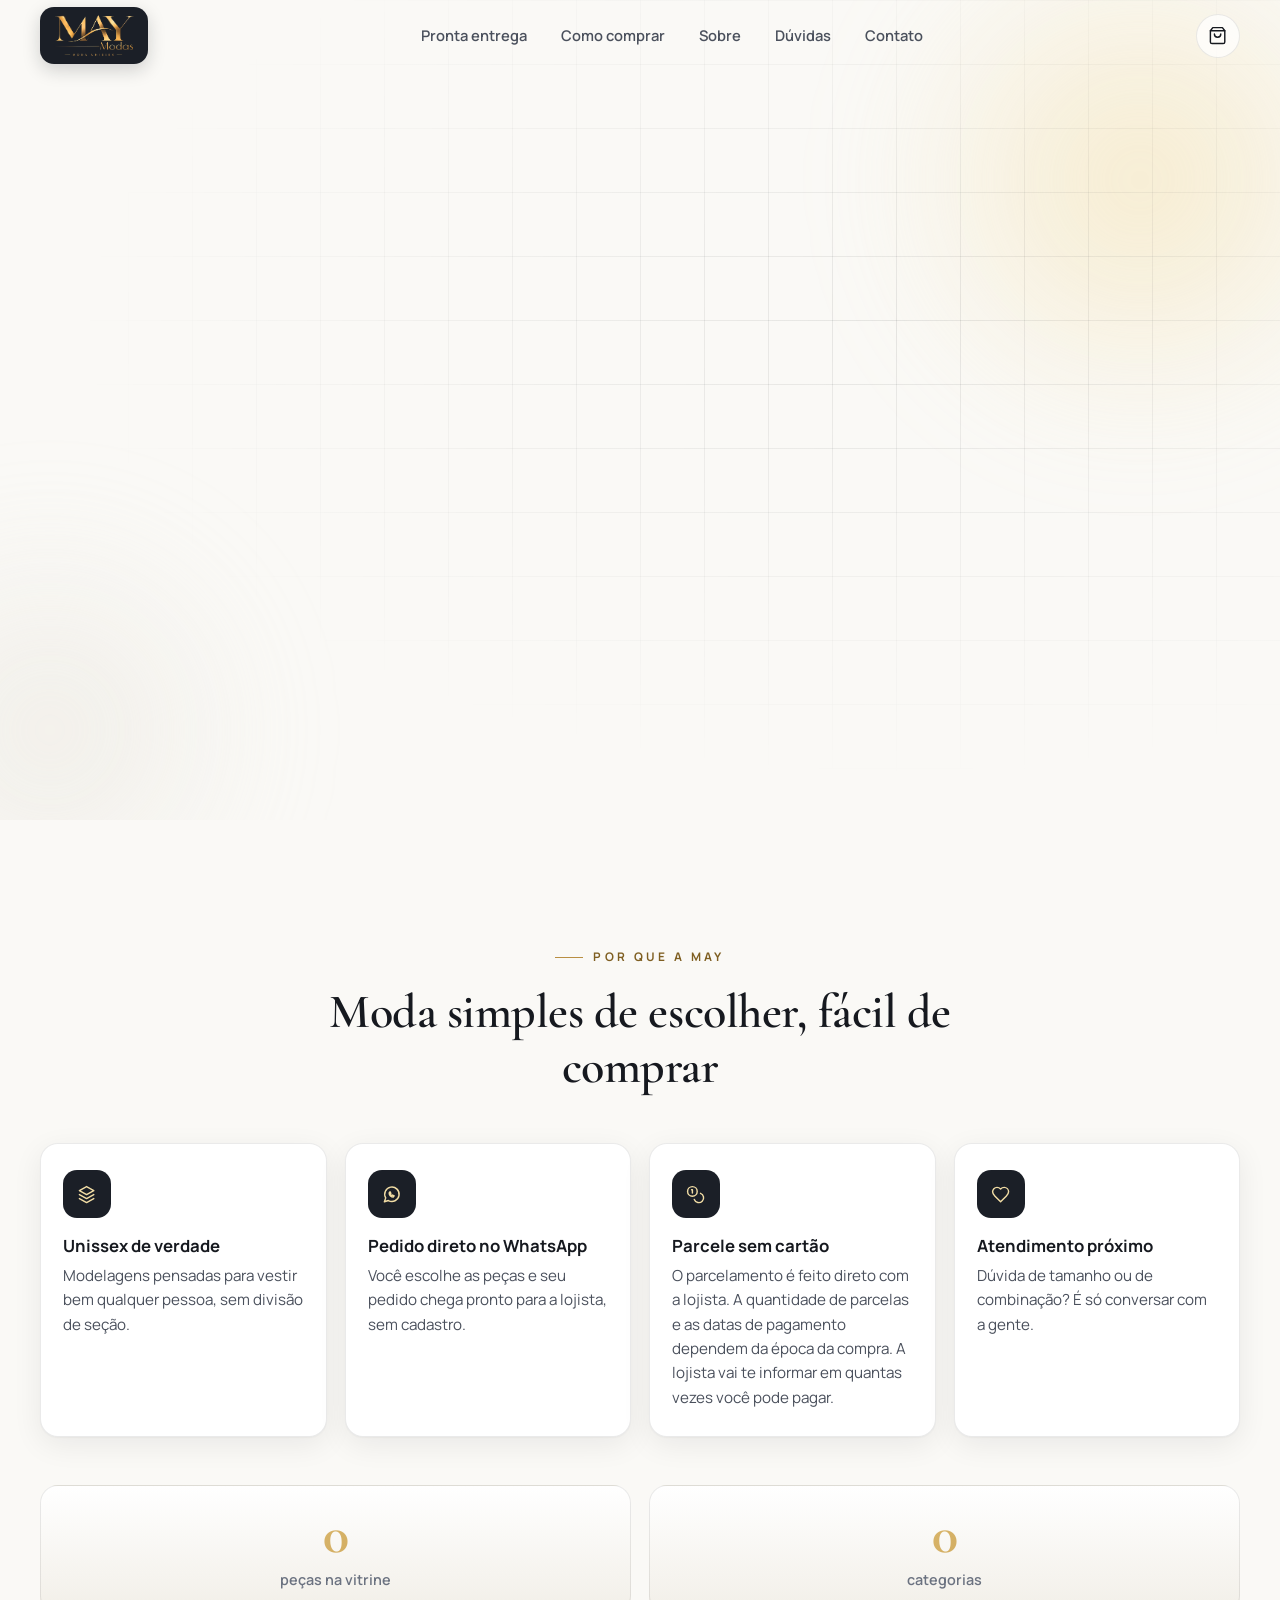
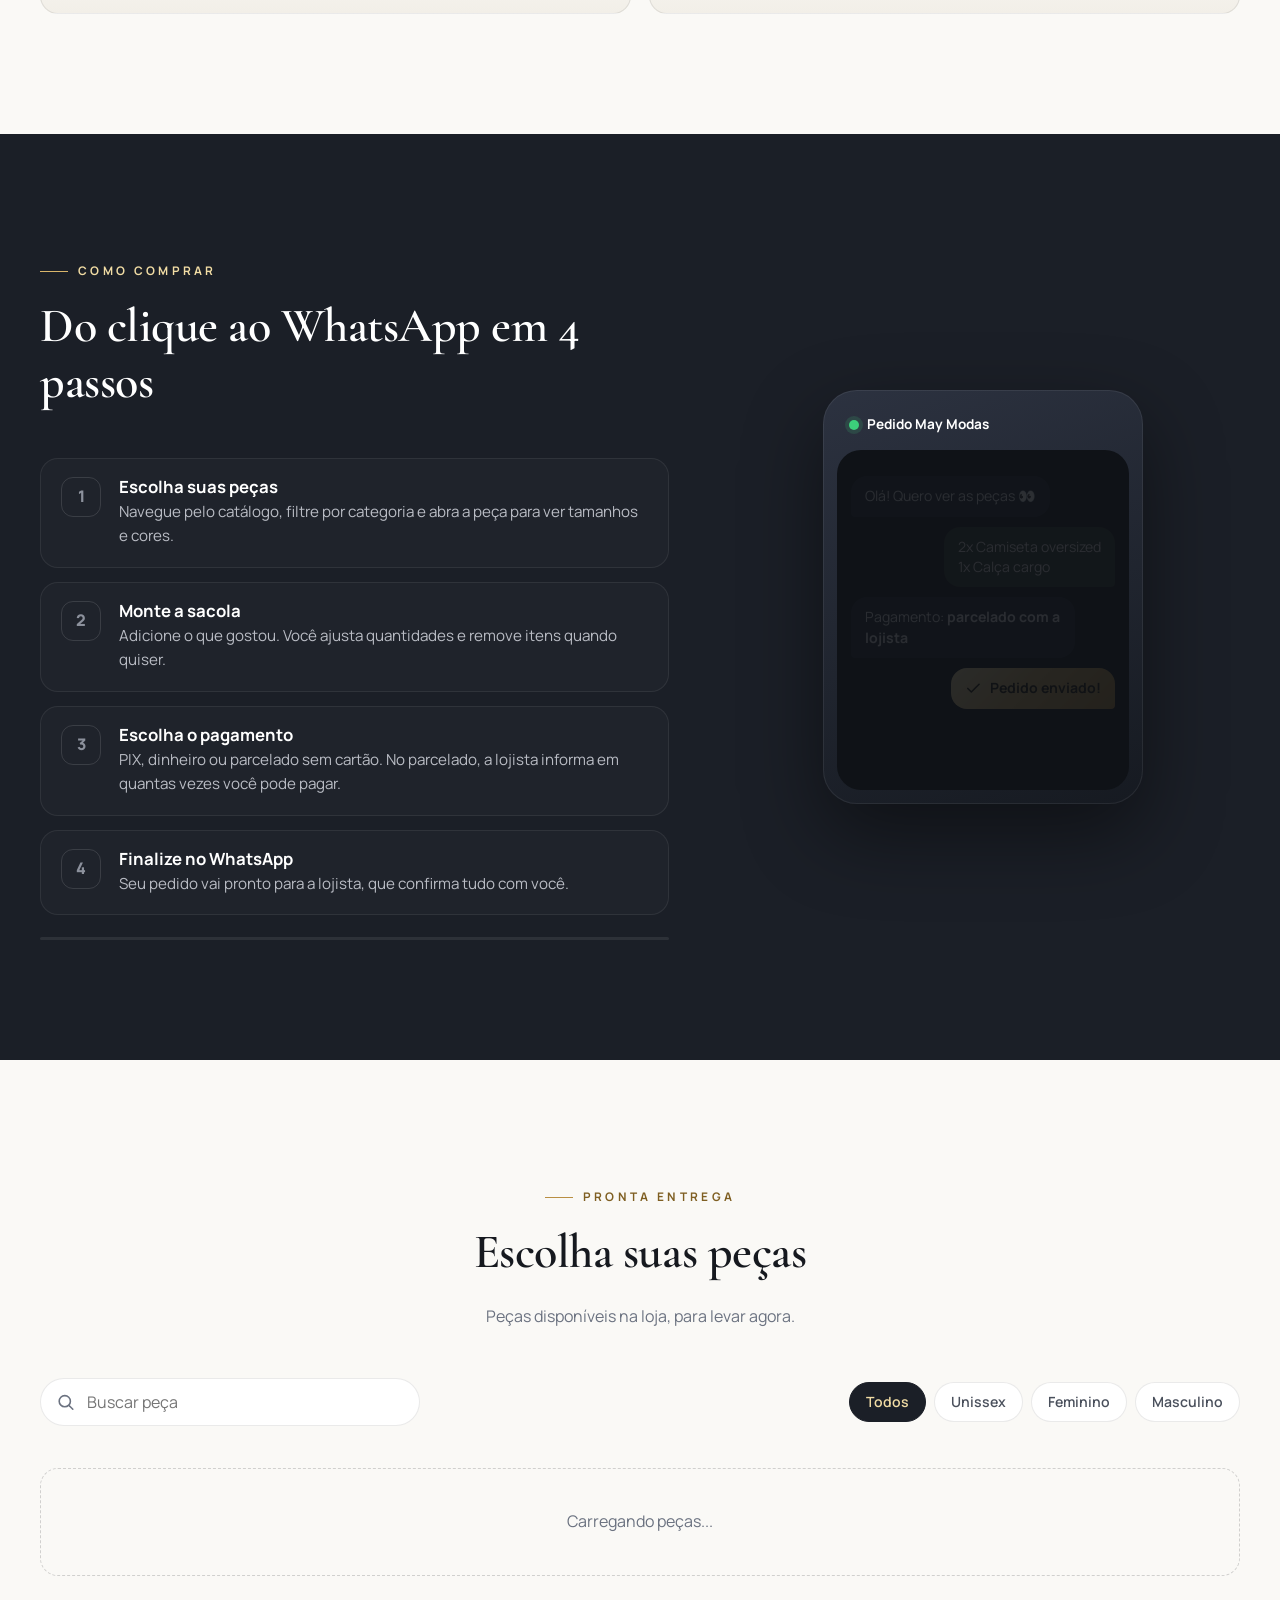
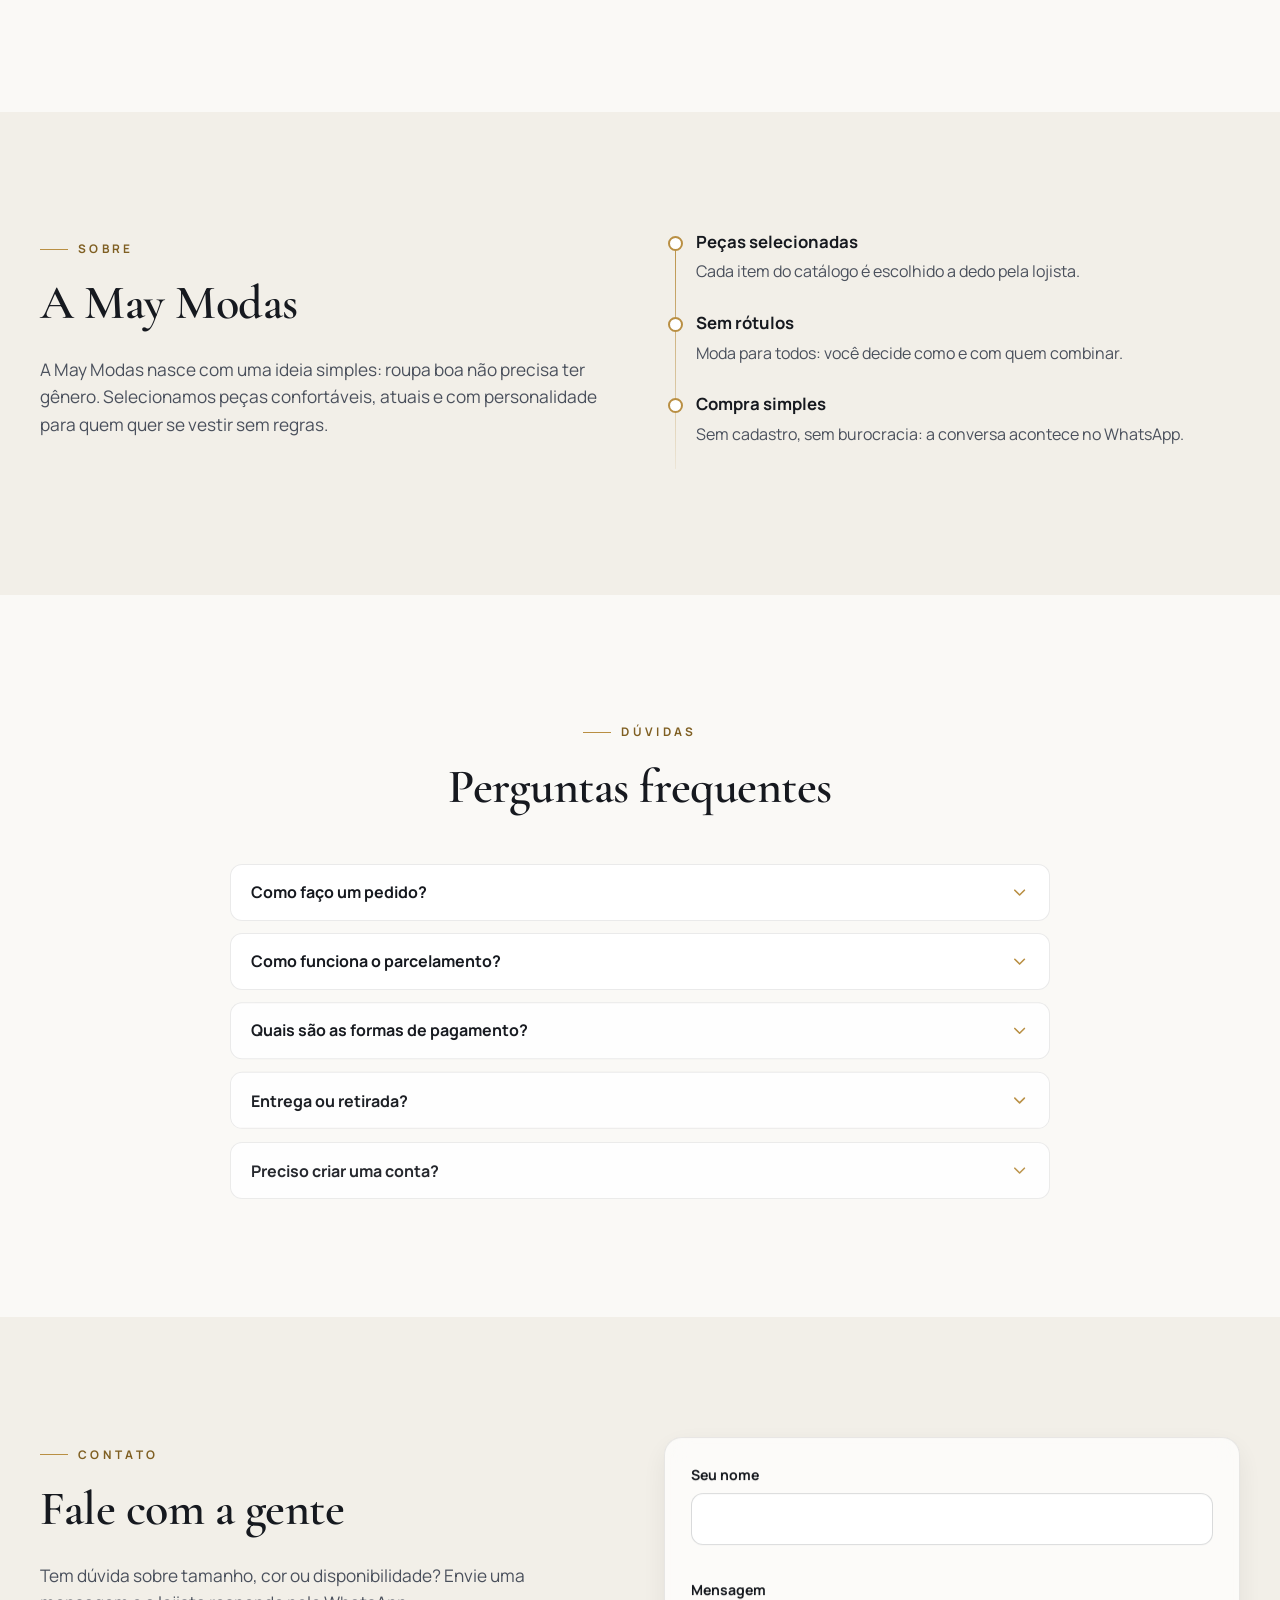
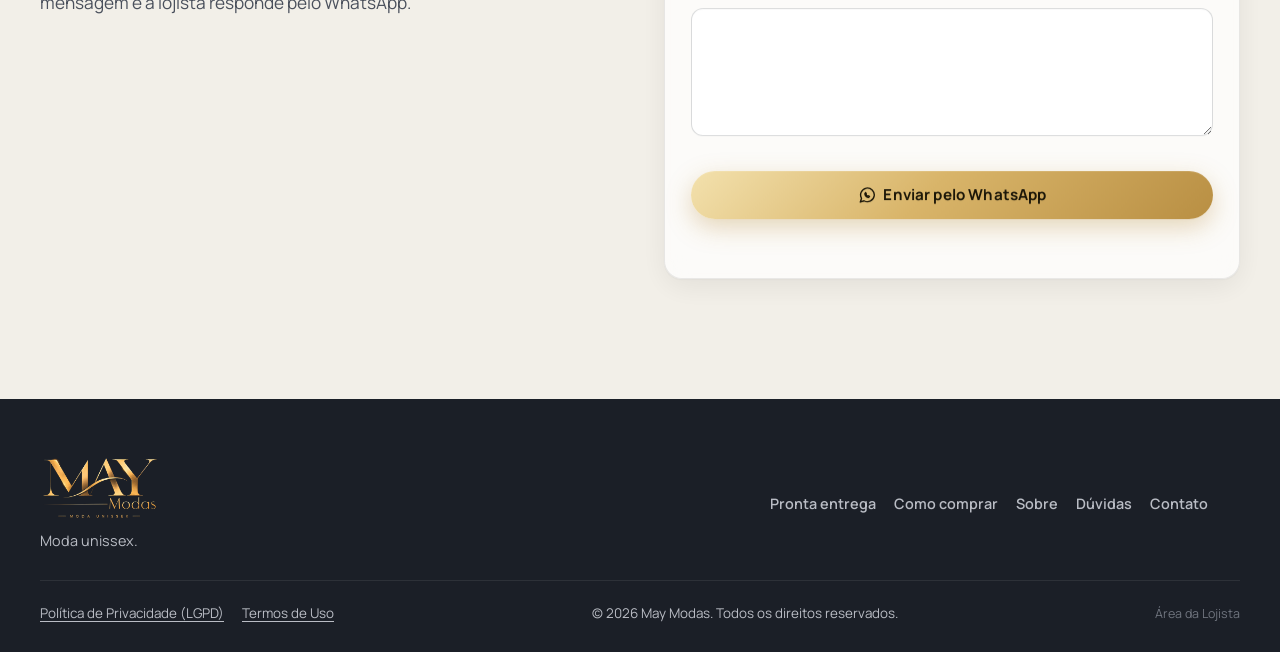
==== commit ccf37fcd: "Selo de fotos em breve nas linhas sem foto Co-Authored-By: Claude Opus 5.5 <noreply@anthropic.com> C" ====
--- a/index.html
+++ b/index.html
@@ -16,7 +16,7 @@
 <link rel="preconnect" href="https://fonts.googleapis.com">
 <link rel="preconnect" href="https://fonts.gstatic.com" crossorigin>
 <link href="https://fonts.googleapis.com/css2?family=Cormorant+Garamond:wght@500;600;700&family=Manrope:wght@400;500;600;700;800&display=swap" rel="stylesheet">
-<link rel="stylesheet" href="css/style.css?v=20261028c">
+<link rel="stylesheet" href="css/style.css?v=20261028d">
 </head>
 <body>
 <svg width="0" height="0" class="sprite" aria-hidden="true" focusable="false">
@@ -199,7 +199,7 @@
 <div class="toast" id="toast" role="status" aria-live="polite"></div>
 <script src="js/vendor/anime-3.2.2.min.js"></script>
 <script src="js/vendor/supabase-2.117.2.js"></script>
-<script src="js/config.js?v=20261028c"></script>
-<script src="js/loja.js?v=20261028c"></script>
+<script src="js/config.js?v=20261028d"></script>
+<script src="js/loja.js?v=20261028d"></script>
 </body>
 </html>
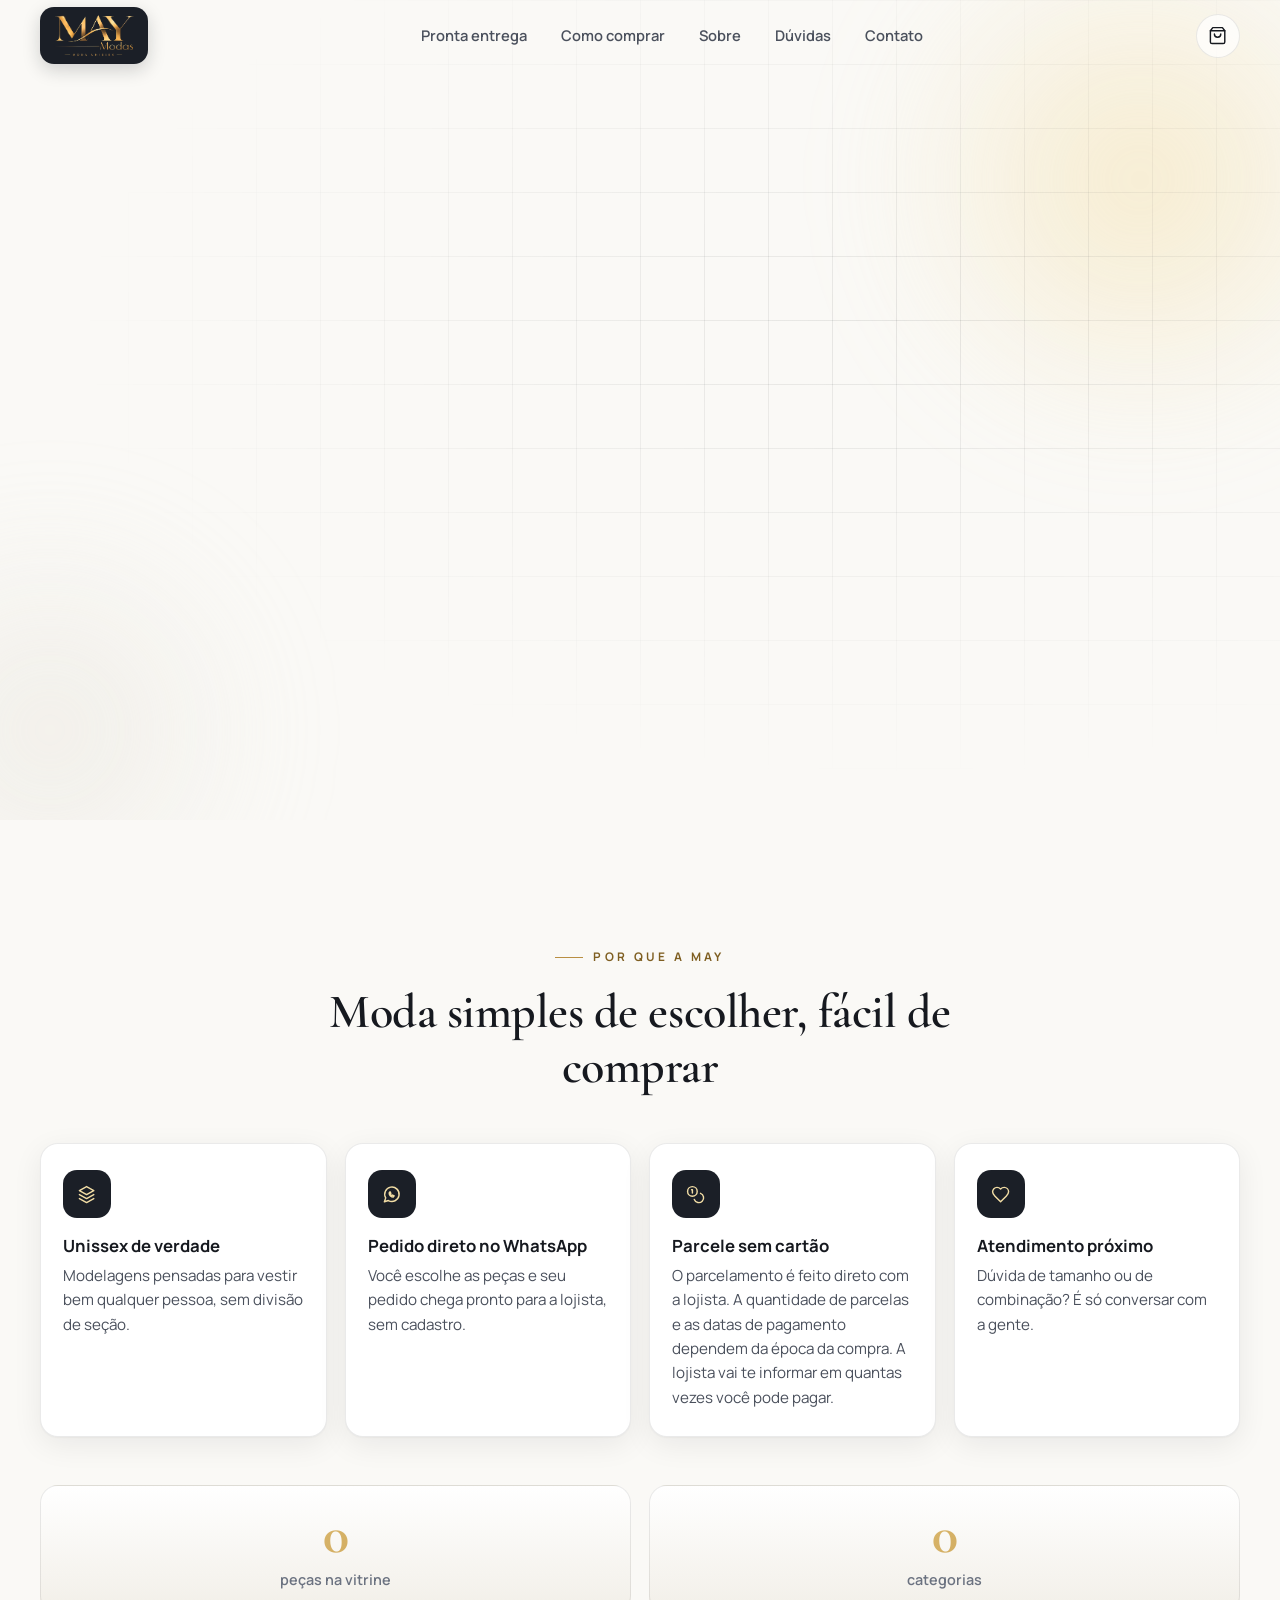
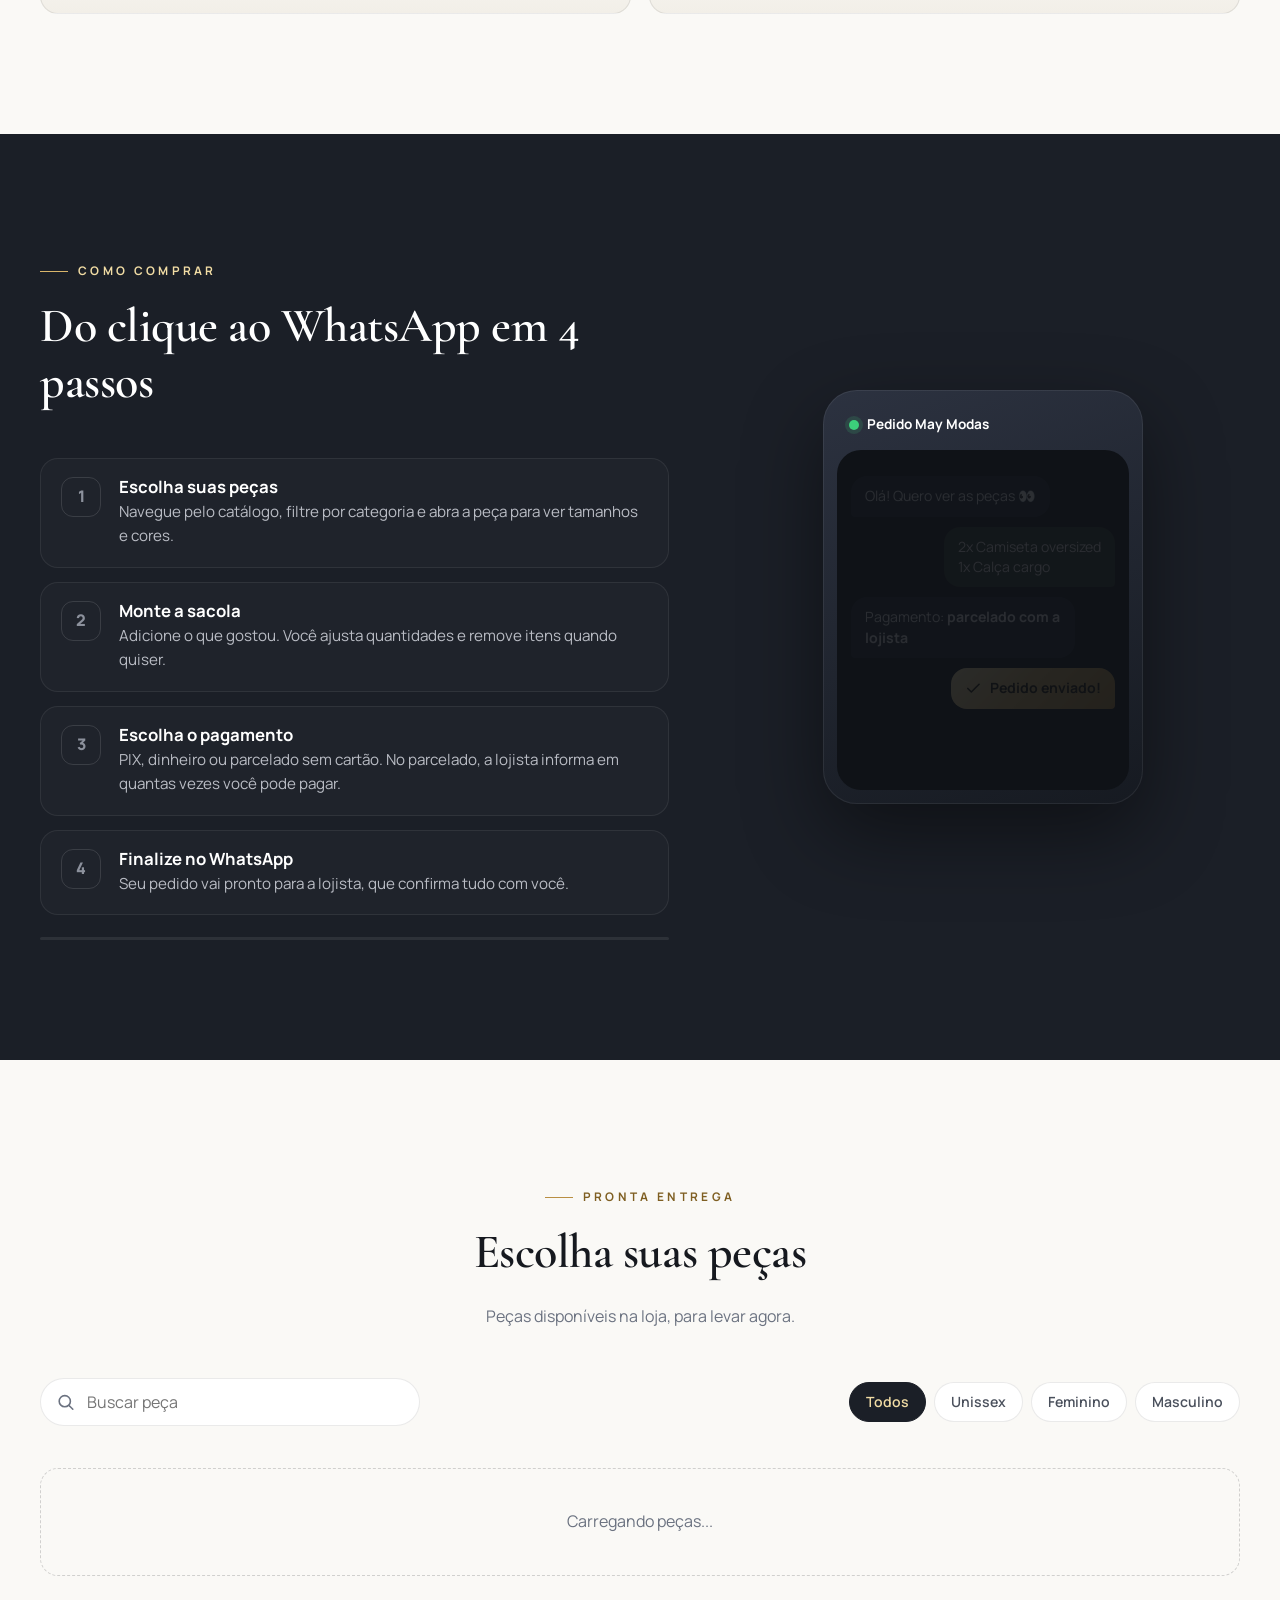
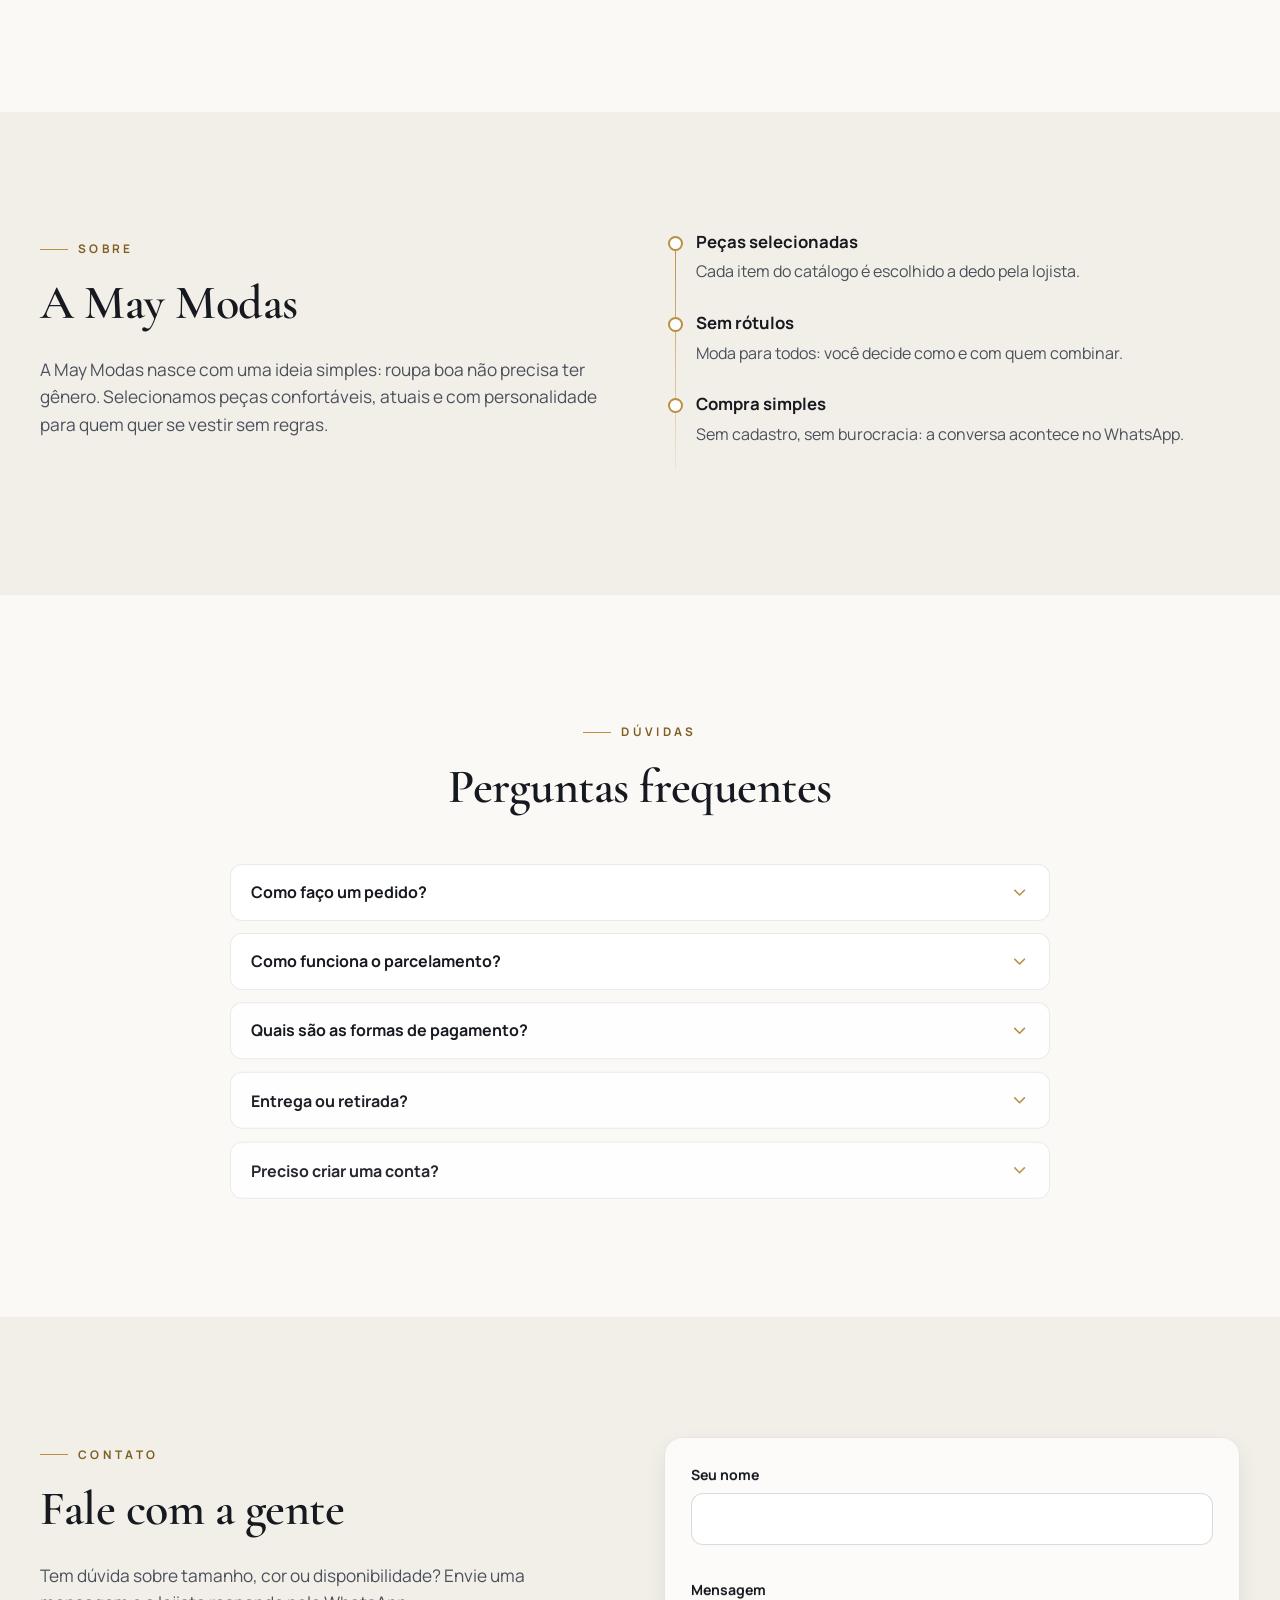
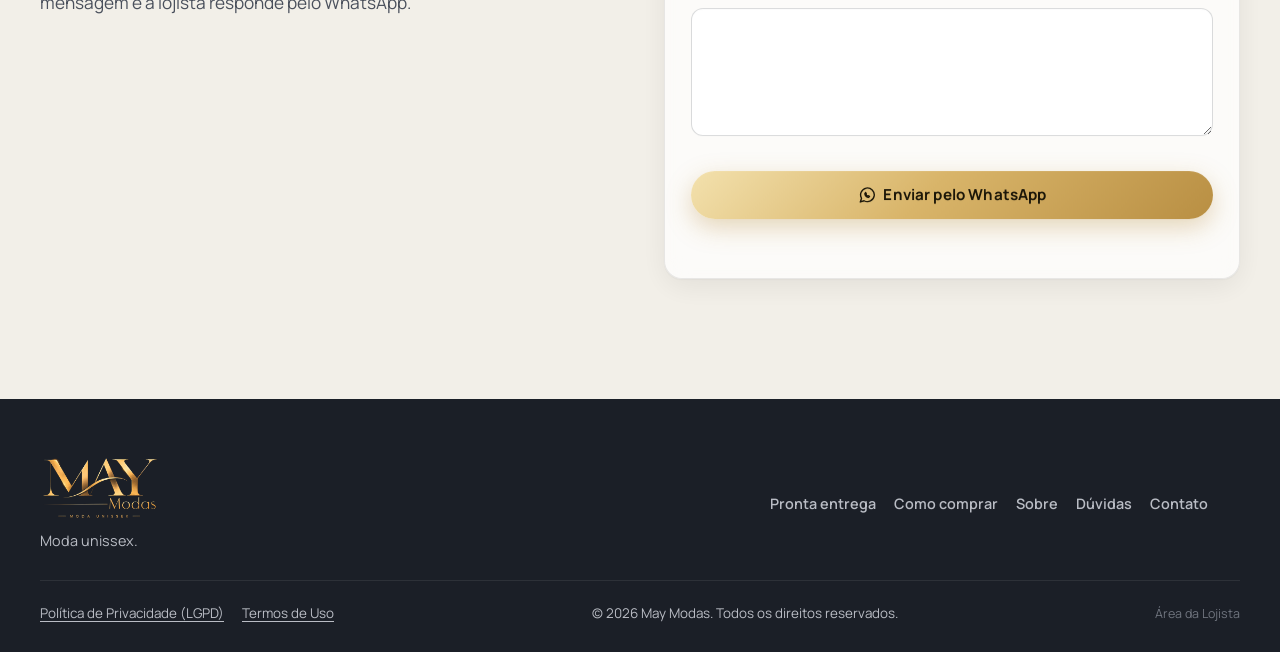
==== commit 89565ce3: "Compra coletiva: lotes de 6 peças por linha, sinal no pedido e tela de lotes no painel Co-Authored-B" ====
--- a/index.html
+++ b/index.html
@@ -16,7 +16,7 @@
 <link rel="preconnect" href="https://fonts.googleapis.com">
 <link rel="preconnect" href="https://fonts.gstatic.com" crossorigin>
 <link href="https://fonts.googleapis.com/css2?family=Cormorant+Garamond:wght@500;600;700&family=Manrope:wght@400;500;600;700;800&display=swap" rel="stylesheet">
-<link rel="stylesheet" href="css/style.css?v=20261028d">
+<link rel="stylesheet" href="css/style.css?v=20261029a">
 </head>
 <body>
 <svg width="0" height="0" class="sprite" aria-hidden="true" focusable="false">
@@ -199,7 +199,7 @@
 <div class="toast" id="toast" role="status" aria-live="polite"></div>
 <script src="js/vendor/anime-3.2.2.min.js"></script>
 <script src="js/vendor/supabase-2.117.2.js"></script>
-<script src="js/config.js?v=20261028d"></script>
-<script src="js/loja.js?v=20261028d"></script>
+<script src="js/config.js?v=20261029a"></script>
+<script src="js/loja.js?v=20261029a"></script>
 </body>
 </html>
--- a/css/style.css
+++ b/css/style.css
@@ -330,3 +330,10 @@
 .enc-line-head h3{font-family:var(--font-display);font-size:clamp(1.6rem,3vw,2.1rem);font-weight:700;line-height:1.1}
 .enc-min{font-size:.88rem;color:var(--gold-ink);background:rgba(217,181,106,.16);padding:6px 12px;border-radius:999px}
 .enc-line{scroll-margin-top:calc(var(--header-h) + 16px)}
+.lot-bar{display:grid;gap:8px;padding:12px 14px;border-radius:var(--radius-sm);background:#fff;border:1px dashed rgba(185,143,67,.55);font-size:.88rem;margin:0 0 20px}
+.lot-bar.ok{border-style:solid;border-color:rgba(31,138,91,.4)}
+.lot-bar.ok .min-track span{background:#1f8a5b}
+.lot-txt{display:flex;flex-wrap:wrap;justify-content:space-between;gap:4px 12px;color:var(--ink-2)}
+.lot-txt span:last-child{color:var(--gold-ink);font-weight:700}
+.bag-group .lot-bar{margin:4px 0 0}
+.pm-info .lot-bar{margin:4px 0}
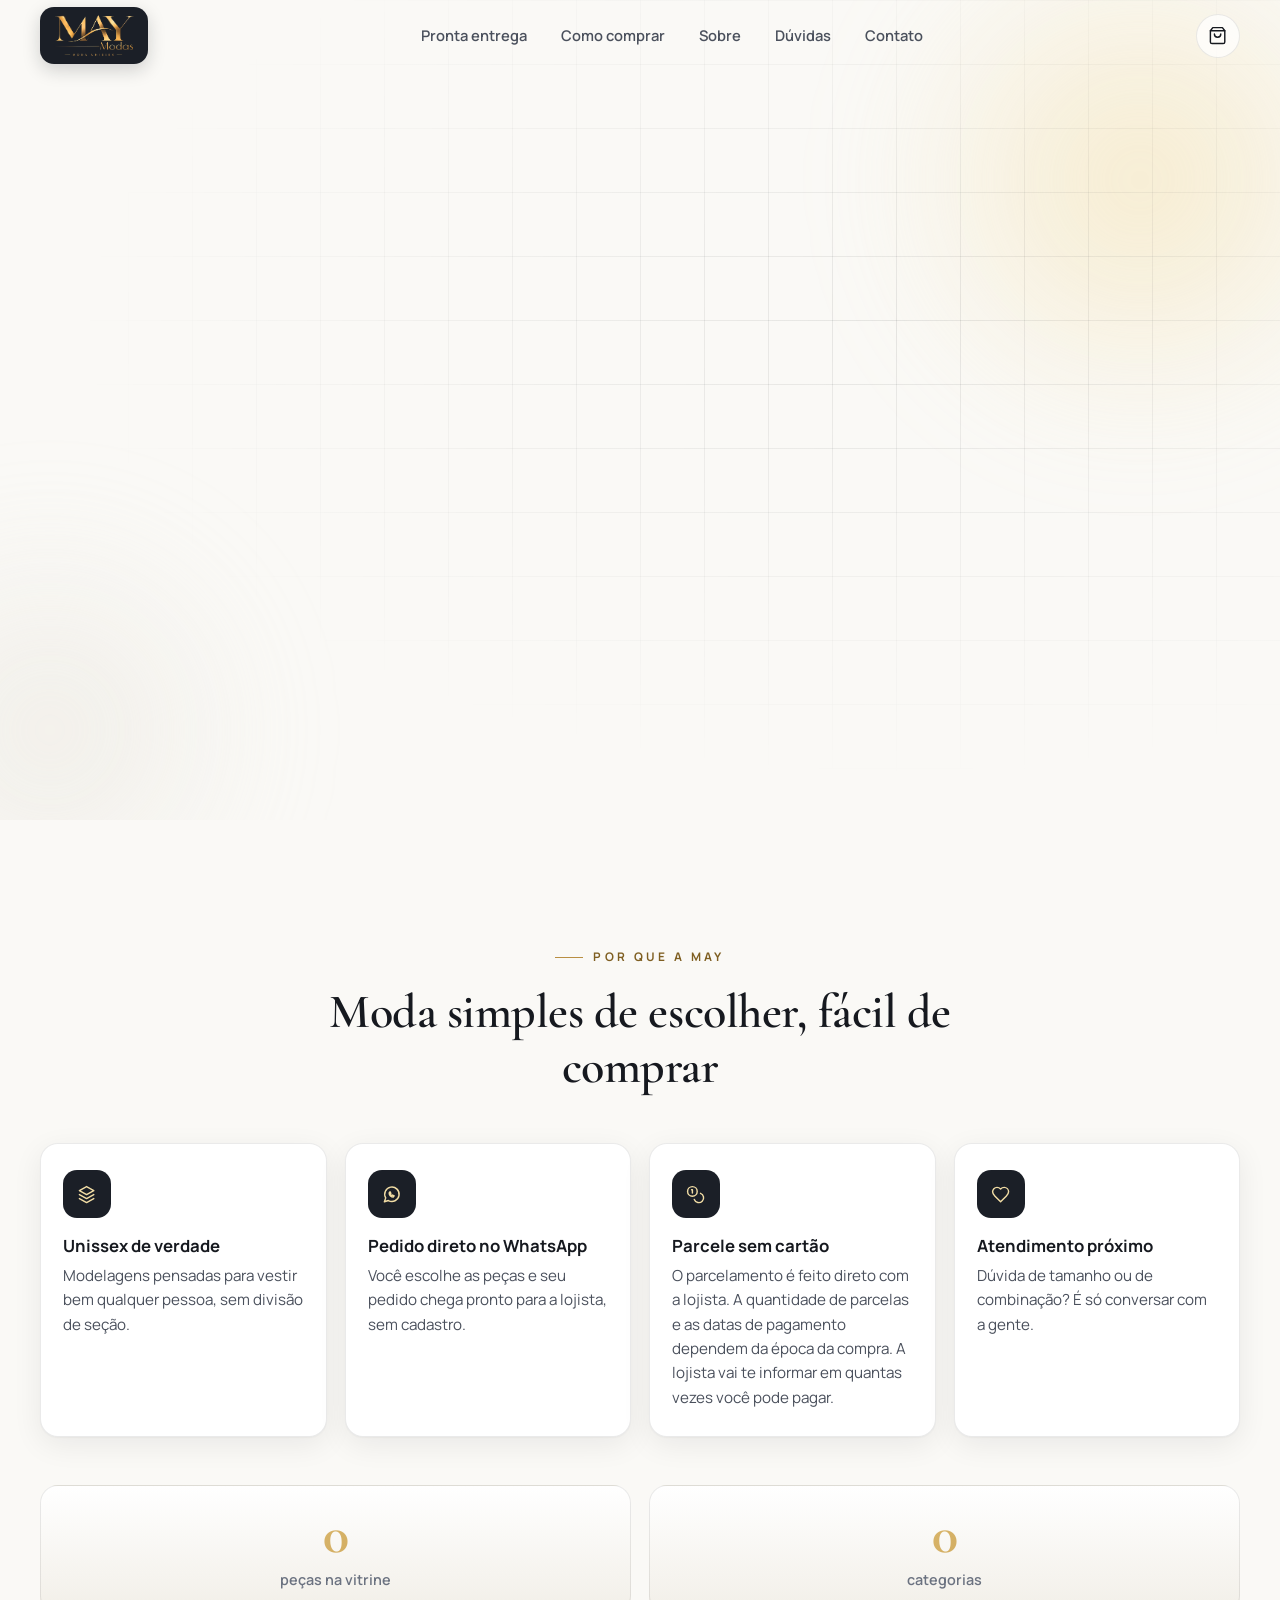
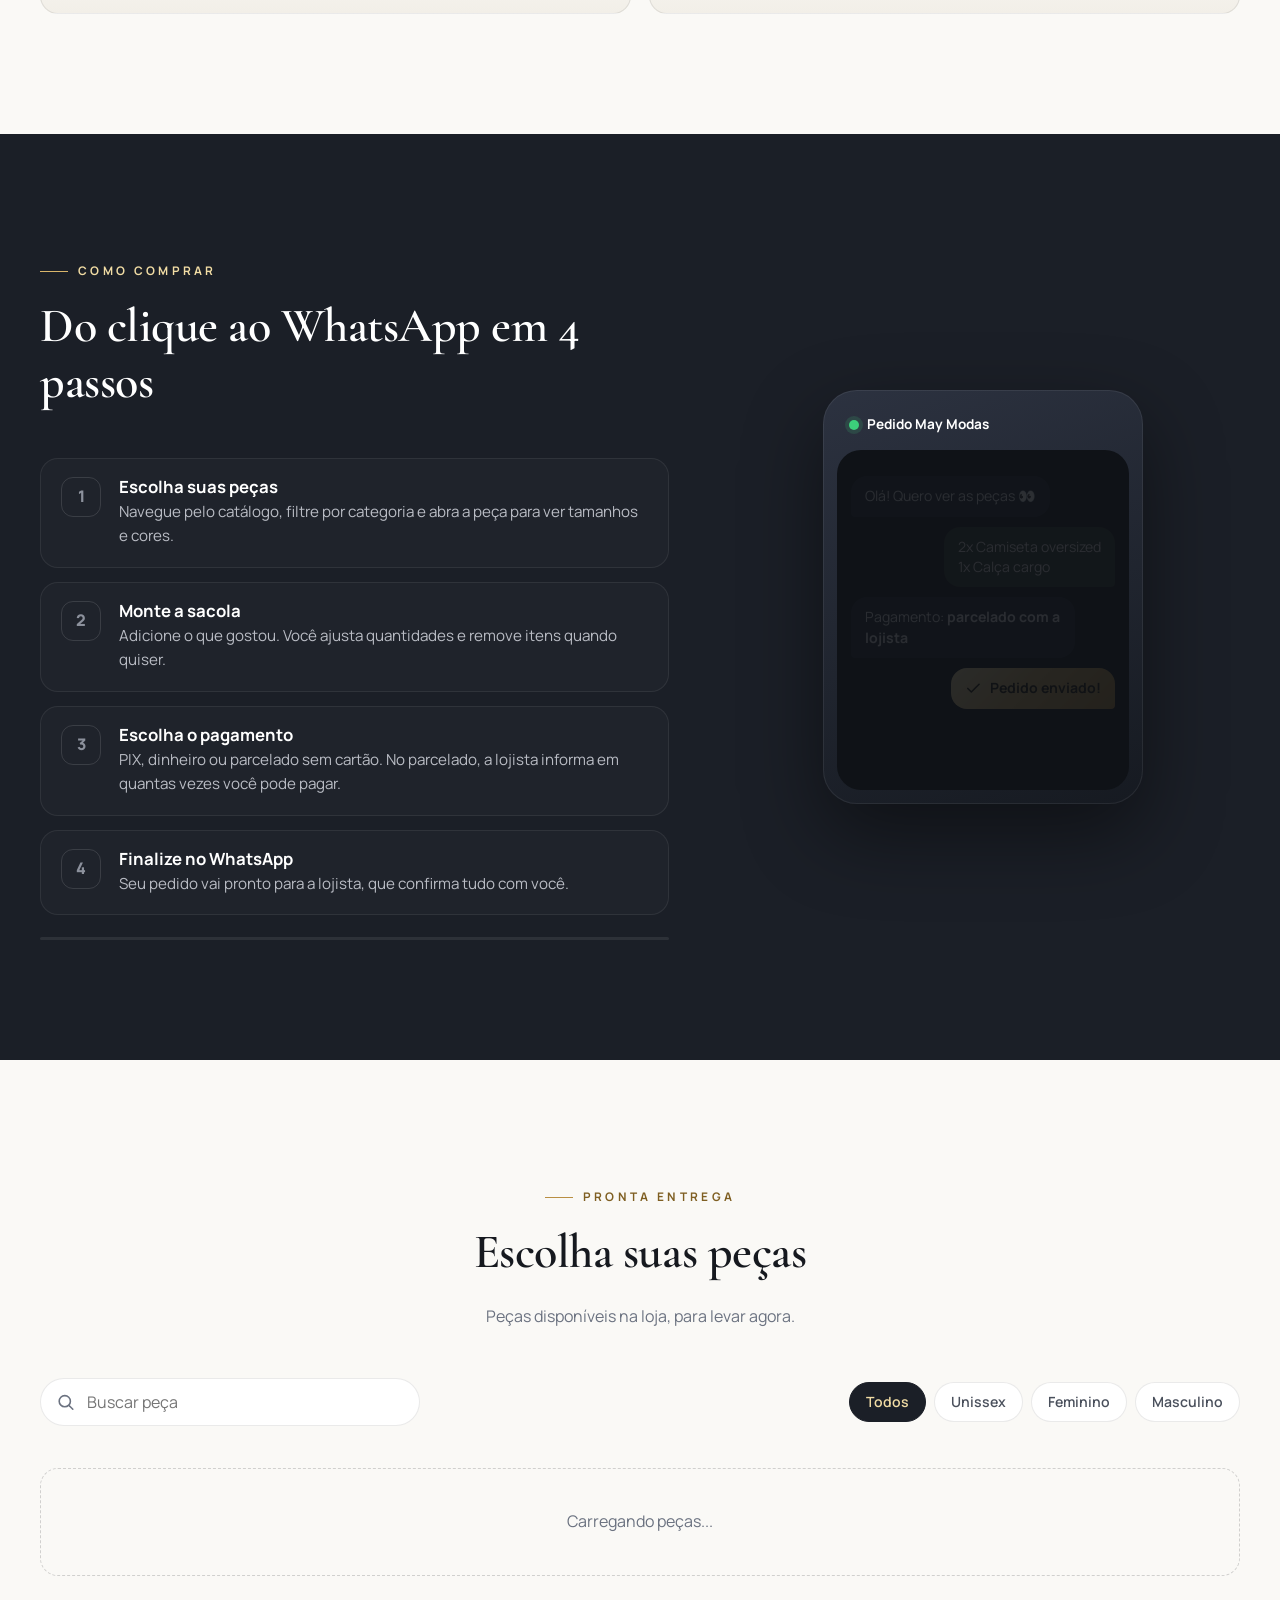
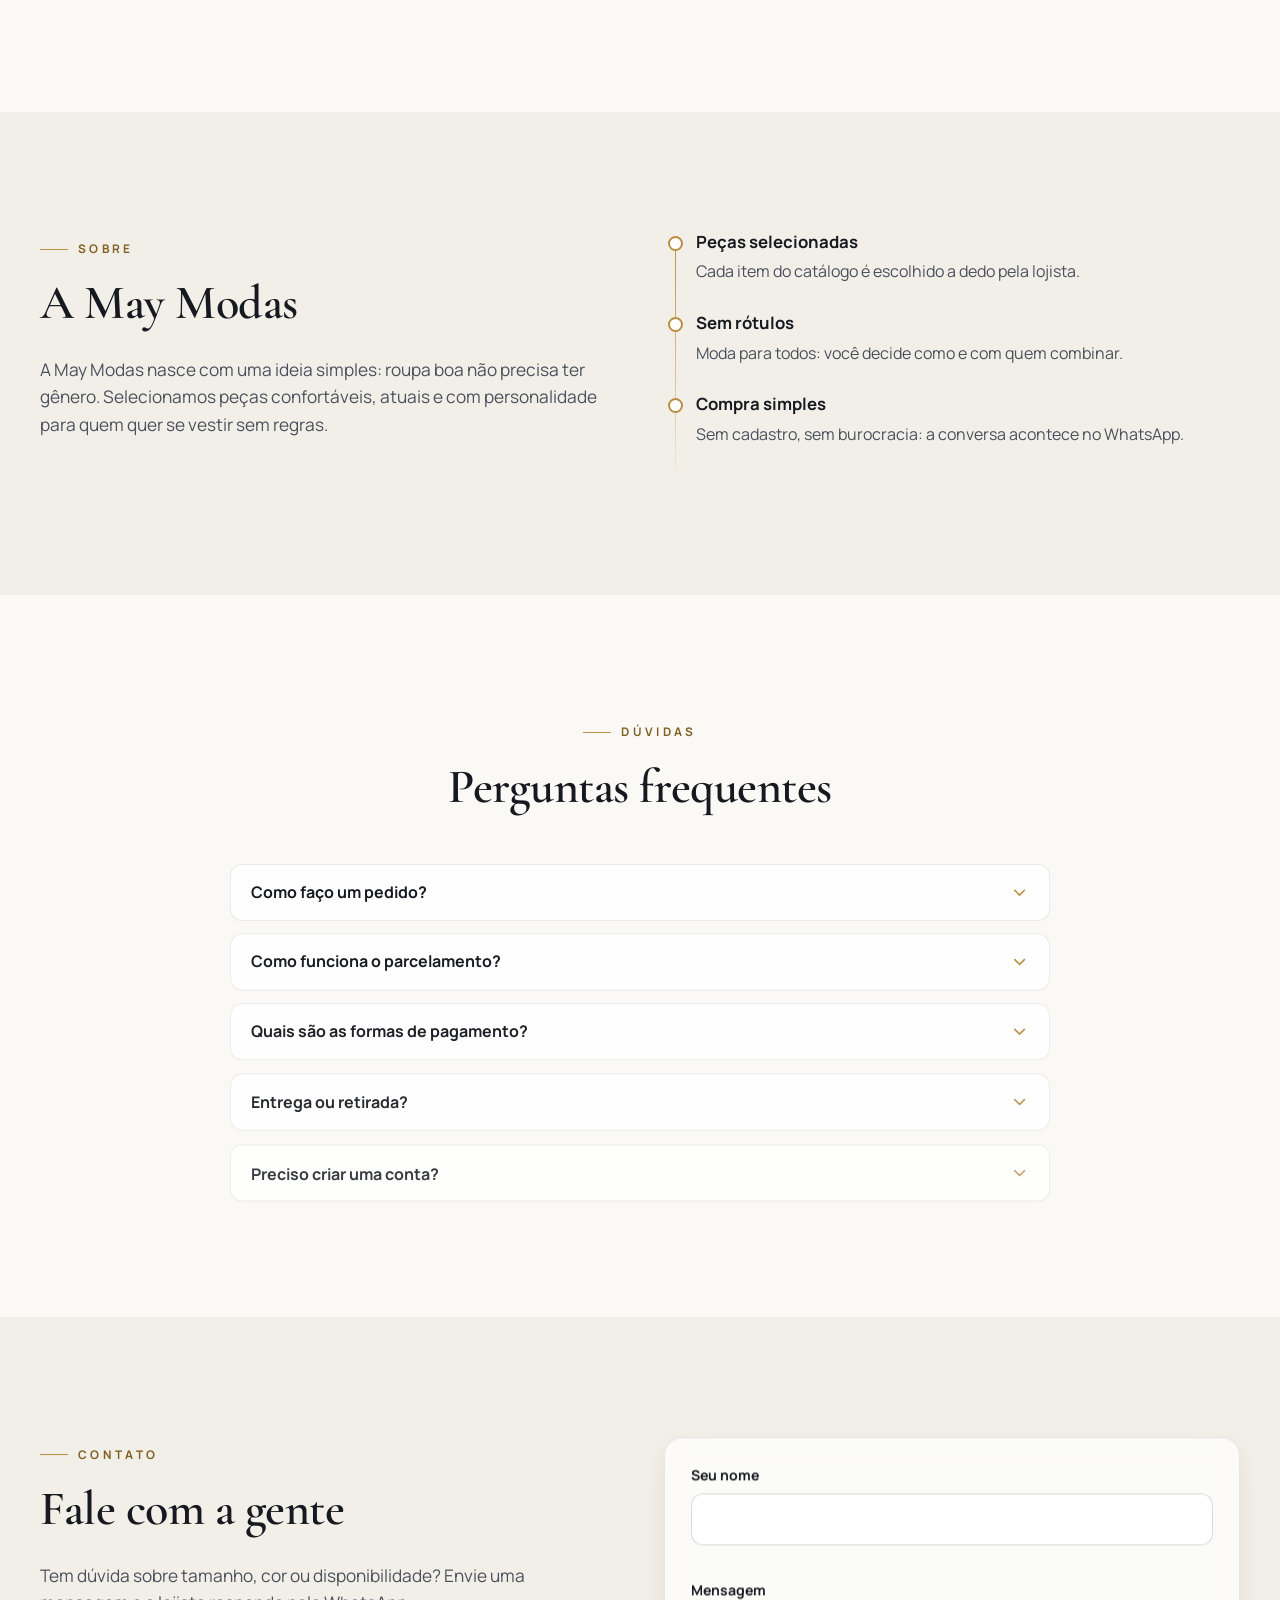
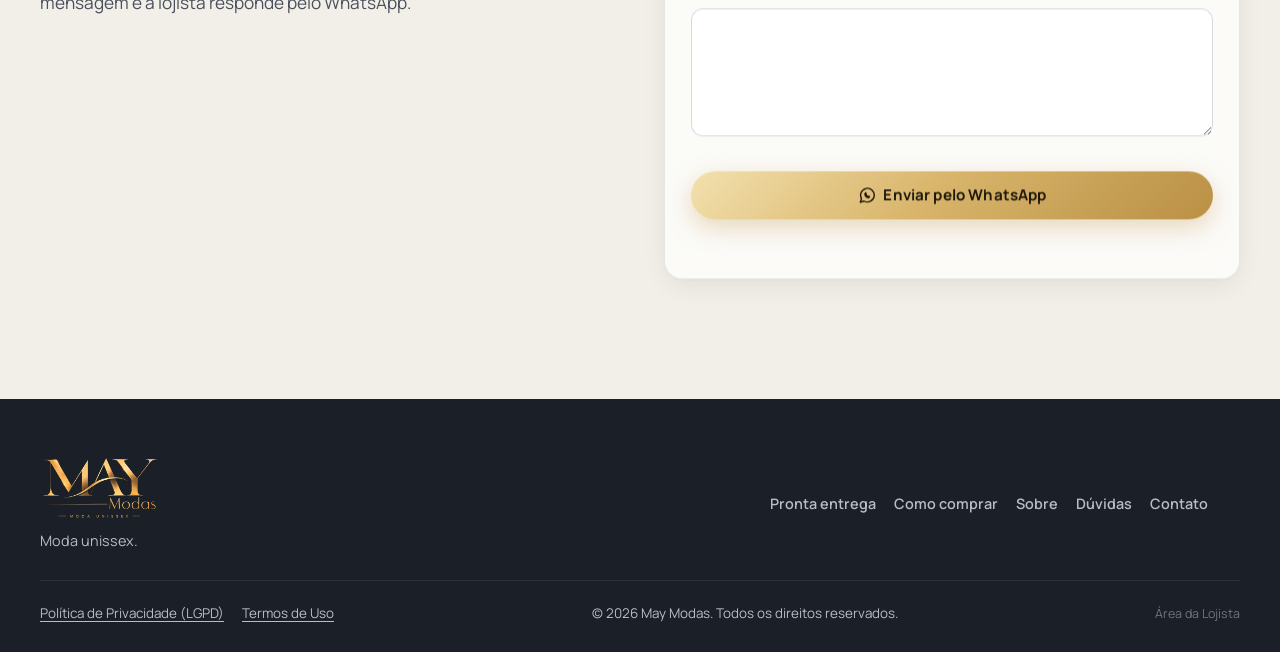
==== commit 3633b8be: "Encomenda simples (lotes opcionais), cores nos cards e lista de compra com link do fornecedor Co-Aut" ====
--- a/index.html
+++ b/index.html
@@ -16,7 +16,7 @@
 <link rel="preconnect" href="https://fonts.googleapis.com">
 <link rel="preconnect" href="https://fonts.gstatic.com" crossorigin>
 <link href="https://fonts.googleapis.com/css2?family=Cormorant+Garamond:wght@500;600;700&family=Manrope:wght@400;500;600;700;800&display=swap" rel="stylesheet">
-<link rel="stylesheet" href="css/style.css?v=20261029a">
+<link rel="stylesheet" href="css/style.css?v=20261102a">
 </head>
 <body>
 <svg width="0" height="0" class="sprite" aria-hidden="true" focusable="false">
@@ -199,7 +199,7 @@
 <div class="toast" id="toast" role="status" aria-live="polite"></div>
 <script src="js/vendor/anime-3.2.2.min.js"></script>
 <script src="js/vendor/supabase-2.117.2.js"></script>
-<script src="js/config.js?v=20261029a"></script>
-<script src="js/loja.js?v=20261029a"></script>
+<script src="js/config.js?v=20261102a"></script>
+<script src="js/loja.js?v=20261102a"></script>
 </body>
 </html>
